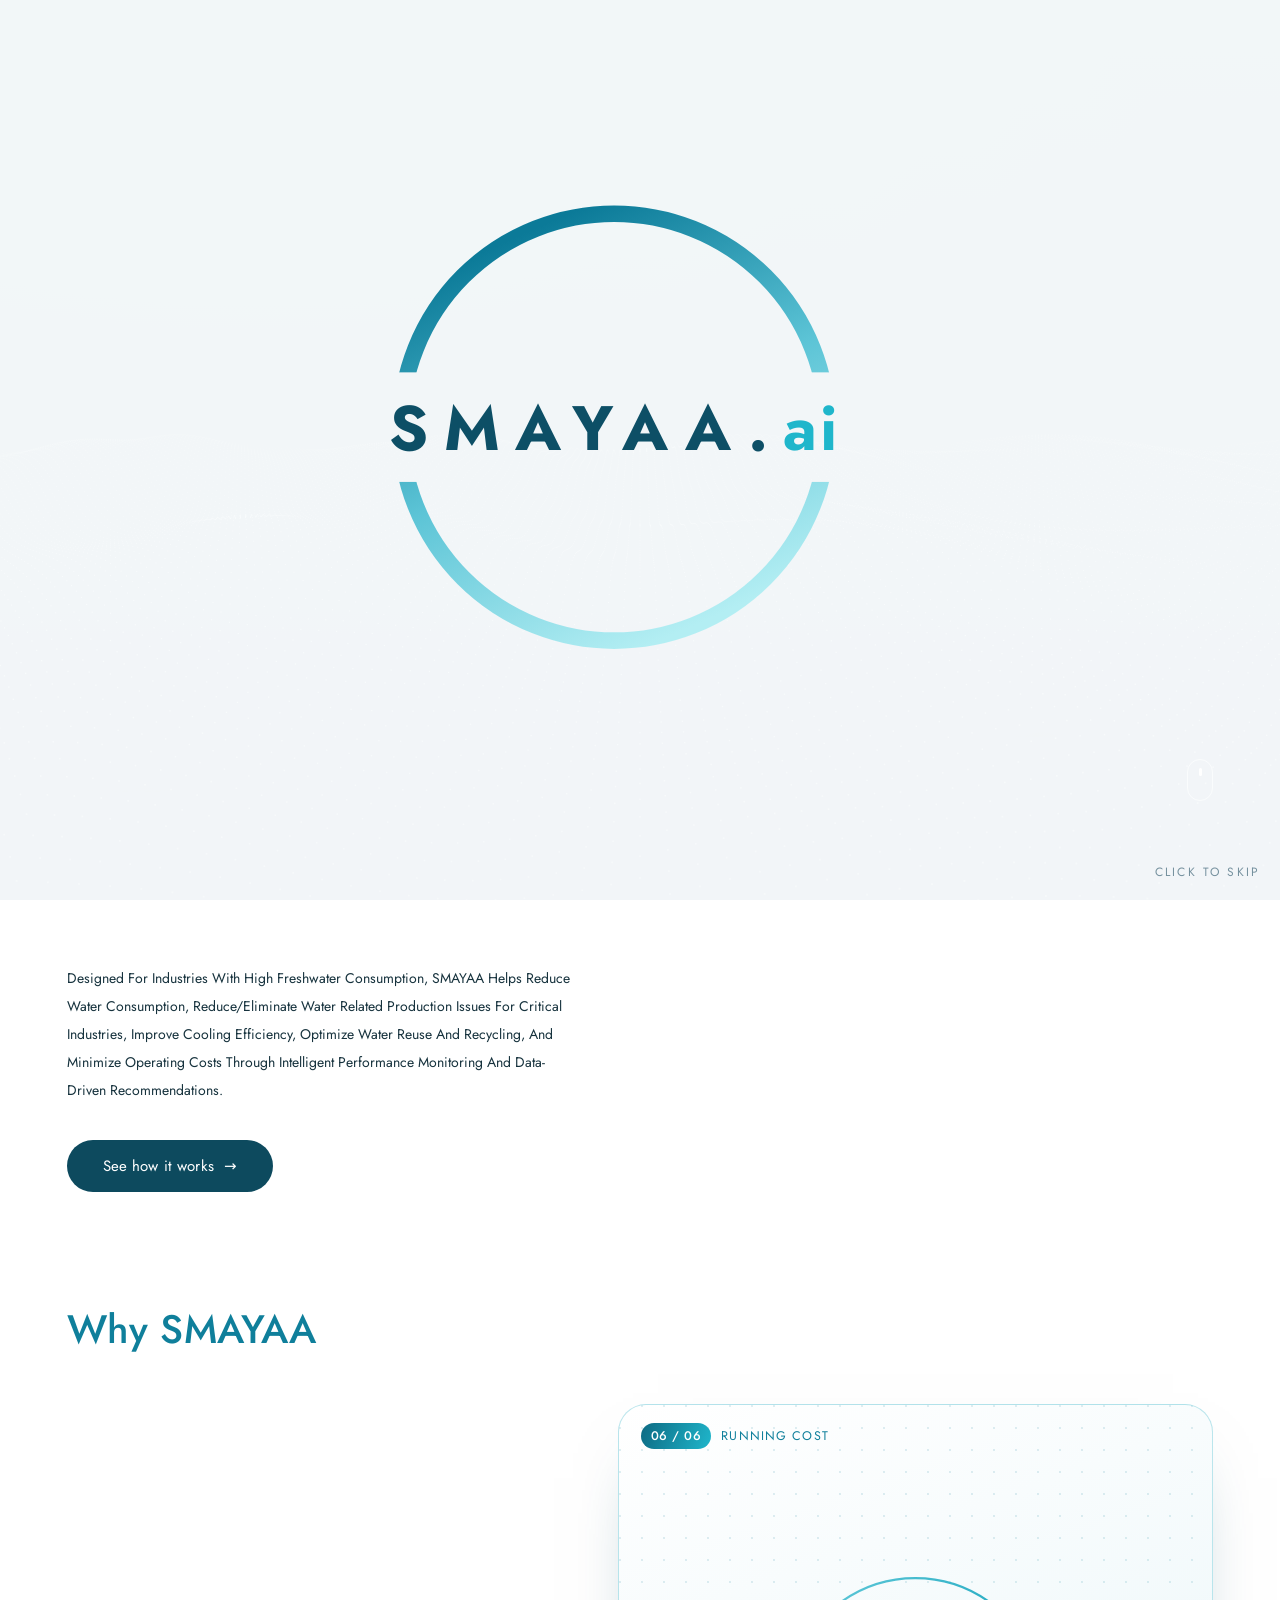
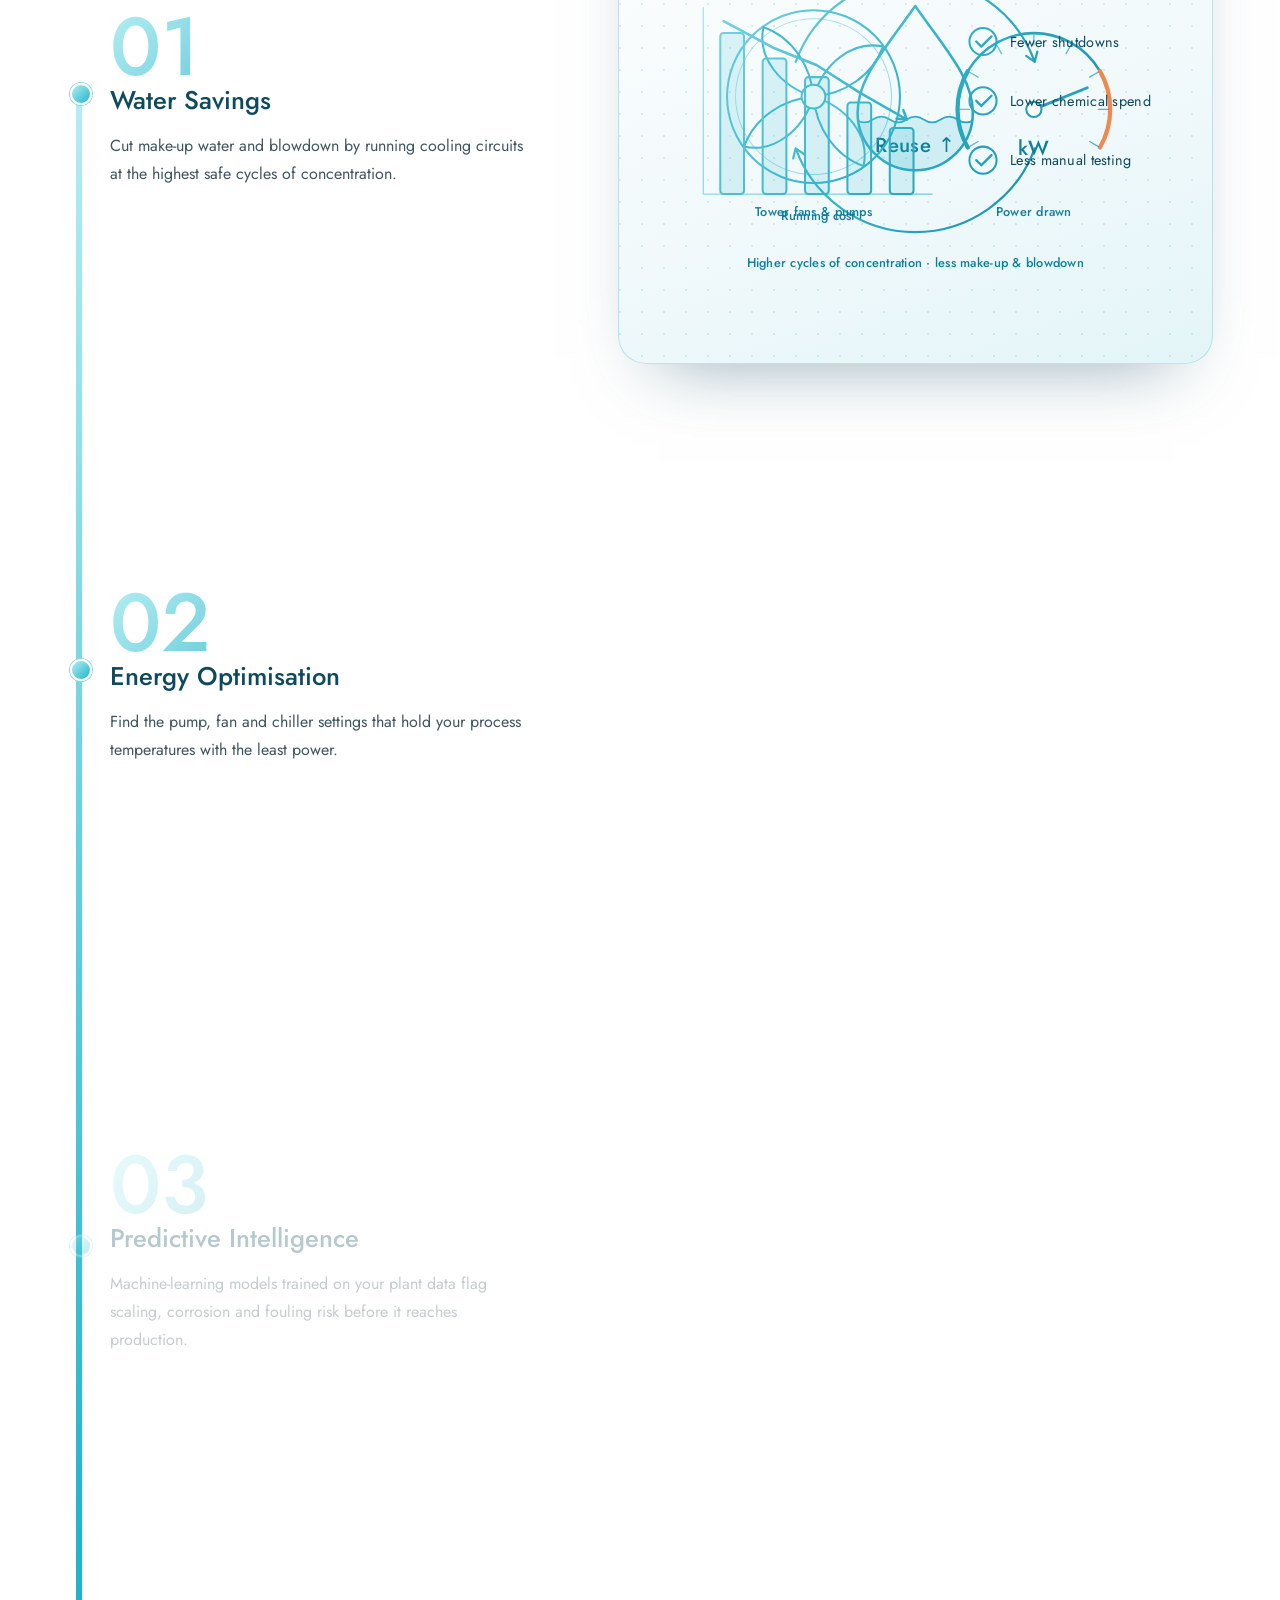
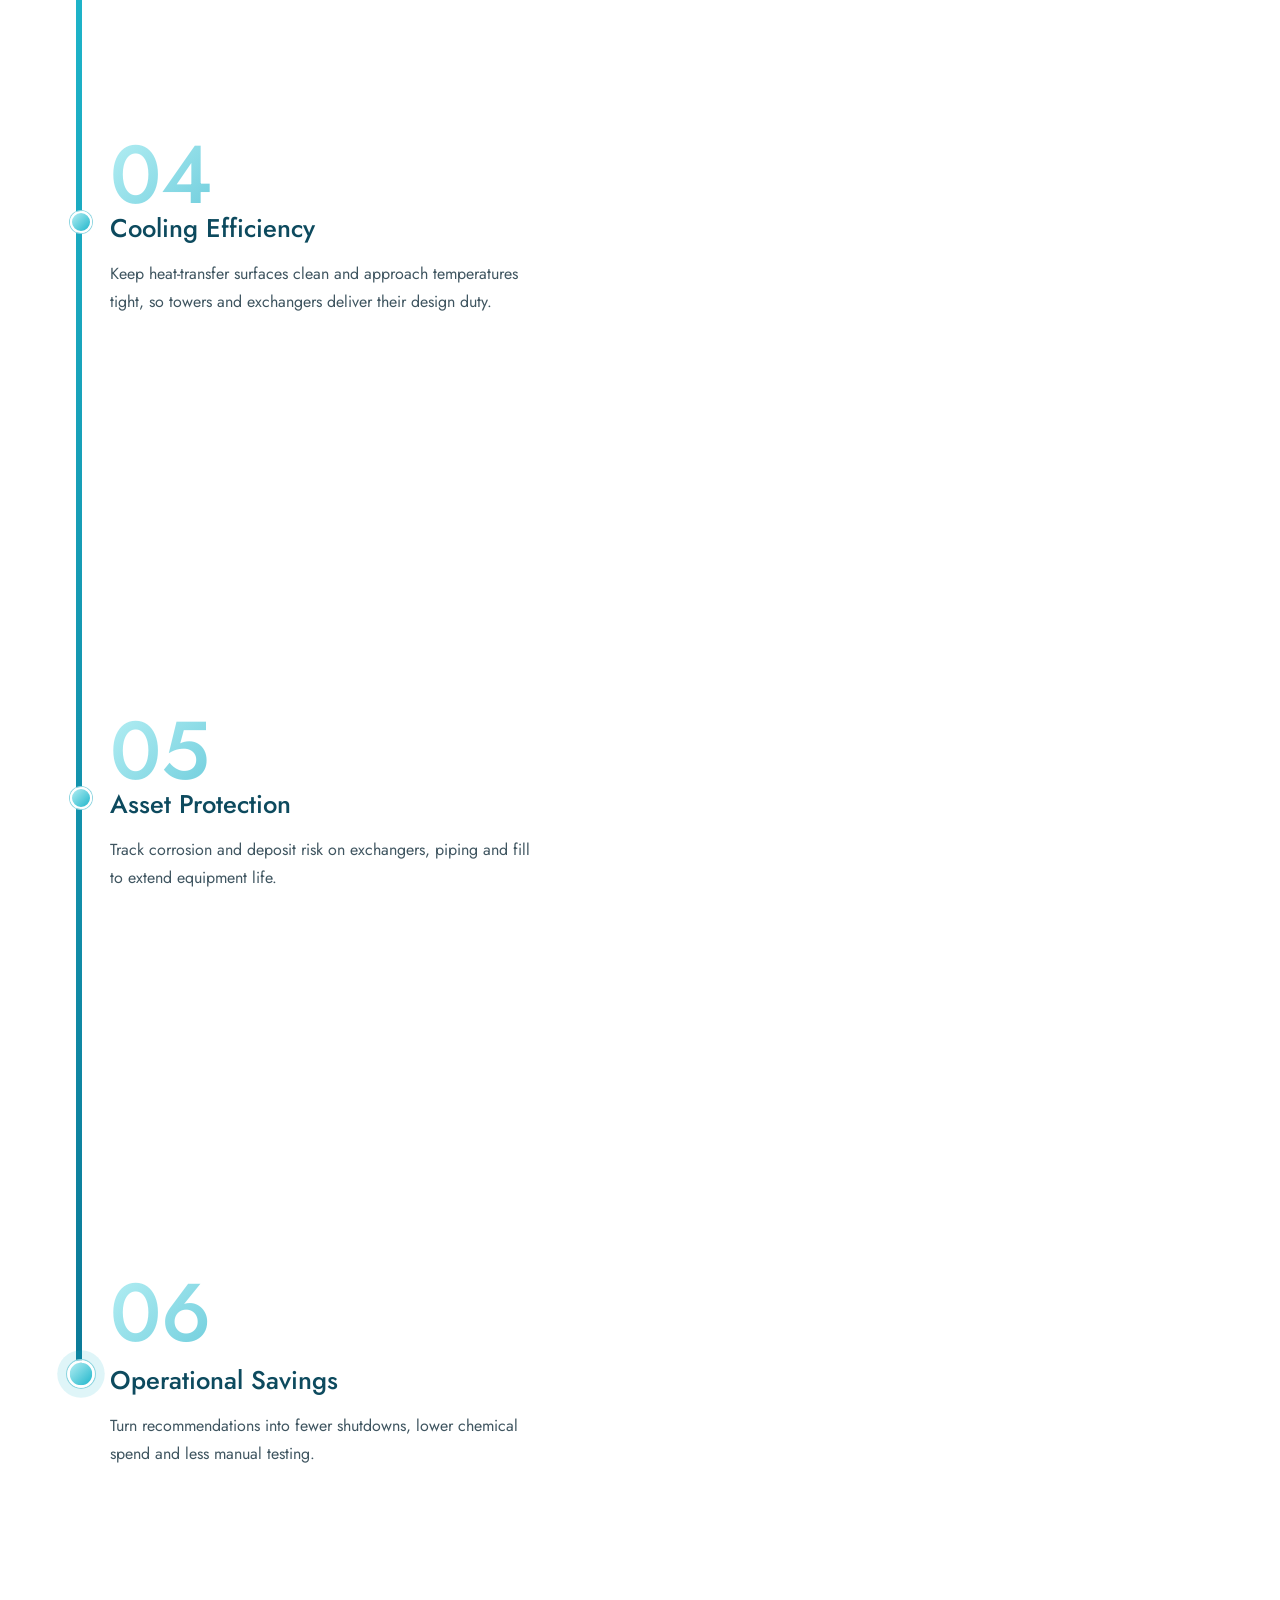
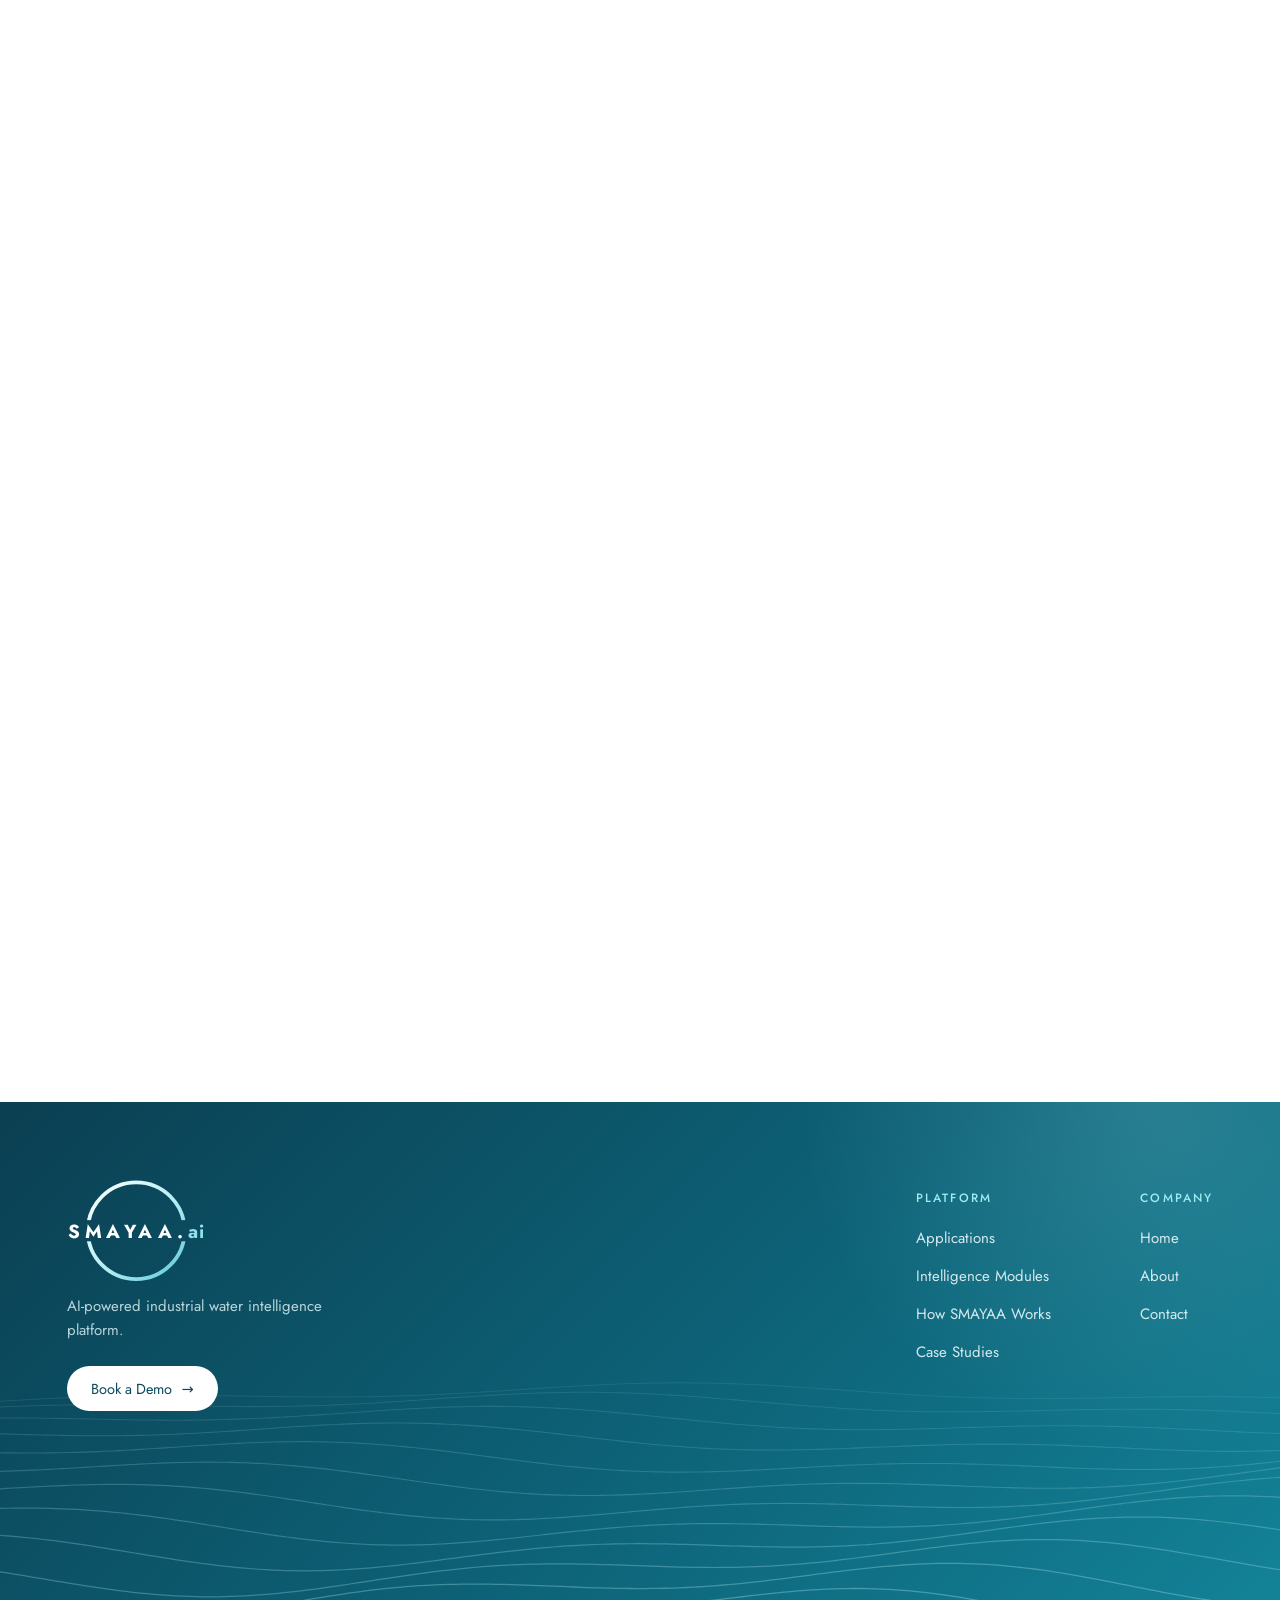
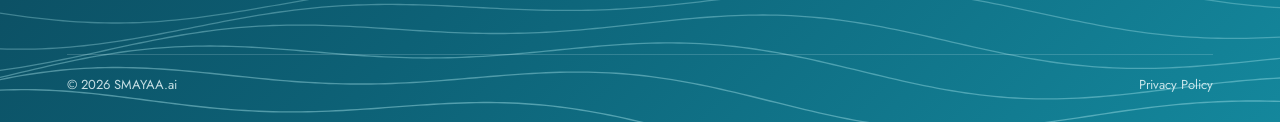
==== index.html @ d38f3992 "SMAYAA.ai website: full site build Pages: home, about, applications, intelligence modules, how it wo" ====
<!doctype html>
<html lang="en" class="loading">
<head>
<meta charset="utf-8">
<meta name="viewport" content="width=device-width, initial-scale=1, viewport-fit=cover">
<title>SMAYAA.ai | Machine Learning for Industrial Water &amp; Cooling Efficiency</title>
<meta name="description" content="SMAYAA.ai uses machine learning to cut freshwater use, improve cooling efficiency, protect assets and lower operating costs for steel, power, pulp &amp; paper, cement, refineries, data centres and HVAC.">
<meta name="robots" content="index, follow, max-image-preview:large">
<link rel="canonical" href="https://smayaa.ai/">
<meta name="theme-color" content="#0d4a5e">
<meta property="og:type" content="website">
<meta property="og:site_name" content="SMAYAA.ai">
<meta property="og:title" content="SMAYAA.ai | Machine Learning for Industrial Water &amp; Cooling Efficiency">
<meta property="og:description" content="Predict scaling, corrosion and fouling before they hit production. Save water, energy and chemicals with intelligent performance monitoring.">
<meta property="og:url" content="https://smayaa.ai/">
<meta name="twitter:card" content="summary_large_image">
<meta name="twitter:title" content="SMAYAA.ai | Machine Learning for Industrial Water &amp; Cooling Efficiency">
<meta name="twitter:description" content="Predict scaling, corrosion and fouling before they hit production. Save water, energy and chemicals.">
<link rel="icon" href="data:image/svg+xml,%3Csvg xmlns='http://www.w3.org/2000/svg' viewBox='0 0 64 64'%3E%3Cdefs%3E%3ClinearGradient id='g' x1='0' y1='0' x2='1' y2='1'%3E%3Cstop offset='0' stop-color='%23b3eef3'/%3E%3Cstop offset='.5' stop-color='%235cc4d6'/%3E%3Cstop offset='1' stop-color='%230b7a98'/%3E%3C/linearGradient%3E%3C/defs%3E%3Ccircle cx='32' cy='32' r='26' fill='none' stroke='url(%23g)' stroke-width='8'/%3E%3C/svg%3E">
<link rel="preconnect" href="https://fonts.googleapis.com">
<link rel="preconnect" href="https://fonts.gstatic.com" crossorigin>
<link rel="stylesheet" href="https://fonts.googleapis.com/css2?family=Jost:wght@400;500;600&display=swap">
<script>document.documentElement.classList.add('js');
// the logo intro plays on the first visit in this tab and on a reload; coming back to the home page skips it
try{var d=document.documentElement,n=performance.getEntriesByType('navigation')[0],k='smy-intro';if(sessionStorage.getItem(k)&&!(n&&n.type==='reload')){d.classList.remove('loading');d.classList.add('no-intro');}sessionStorage.setItem(k,'1');}catch(e){}</script>
<script type="application/ld+json">
{"@context":"https://schema.org","@graph":[
 {"@type":"Organization","@id":"https://smayaa.ai/#org","name":"SMAYAA.ai","url":"https://smayaa.ai/",
  "description":"Machine learning for industrial water, cooling and energy efficiency."},
 {"@type":"WebSite","@id":"https://smayaa.ai/#site","url":"https://smayaa.ai/","name":"SMAYAA.ai","publisher":{"@id":"https://smayaa.ai/#org"}},
 {"@type":"SoftwareApplication","name":"SMAYAA","applicationCategory":"BusinessApplication","operatingSystem":"Web",
  "publisher":{"@id":"https://smayaa.ai/#org"},
  "description":"Predictive intelligence for cooling-water systems: reduces freshwater consumption, improves cooling efficiency, optimises water reuse and protects assets.",
  "audience":{"@type":"BusinessAudience","audienceType":"Steel & Metal, Power Generation, Pulp & Paper, Cement Manufacturing, Refineries & Petrochemicals, Data Centres, HVAC & District Cooling, Water-Intensive Industries"}}
]}
</script>
<link rel="stylesheet" href="assets/site.css?v=0da2af27">
<style>
/* ---------- intro ---------- */
.intro{padding:clamp(40px,5vw,72px) 0 clamp(70px,9vw,140px)}
.intro p{max-width:64ch;margin:0 0 36px;font-size:clamp(14px,1.05vw,16px);line-height:2;color:var(--ink)}

/* ---------- why: scroll story over a pinned cooling-water circuit ---------- */
.why{padding-bottom:clamp(40px,6vw,90px)}
.ws{display:grid;grid-template-columns:minmax(0,.9fr) minmax(0,1.1fr);gap:clamp(32px,5vw,90px)}
.ws-steps{grid-column:1;grid-row:1;position:relative;padding-left:clamp(34px,3.4vw,52px)}
.ws-stage{grid-column:2;grid-row:1;--stage-h:min(560px,72vh)}
.ws-pipe{position:absolute;left:9px;top:var(--p0,0);height:var(--ph,0);width:6px;border-radius:6px;background:#e4f3f6;overflow:hidden}
.ws-fill{position:absolute;inset:0;border-radius:inherit;transform-origin:top;transform:scaleY(var(--fill,0));background:linear-gradient(#b3eef3,#1fb6cb 50%,#0b7a98)}
.ws-step{min-height:clamp(300px,64vh,600px);display:flex;flex-direction:column;justify-content:center;position:relative;transition:opacity .6s var(--ease)}
.ws-step::before{content:"";position:absolute;left:calc(-1 * clamp(34px,3.4vw,52px) + 12px);top:50%;width:18px;height:18px;margin:-9px 0 0 -9px;border-radius:50%;
  background:#fff;border:2px solid #cfe9ee;transition:background .5s,border-color .5s,box-shadow .5s,transform .5s var(--ease)}
.ws-step.past::before{background:linear-gradient(135deg,#b3eef3,#1fb6cb);border-color:#fff;box-shadow:0 0 0 1px #8fd6e1}
.ws-step.on::before{transform:scale(1.25);box-shadow:0 0 0 1px #8fd6e1,0 0 0 8px rgba(31,182,203,.14)}
html.js .ws-step:not(.on){opacity:.3}
.ws-step .n{font-size:clamp(56px,6.4vw,96px);line-height:.9;font-weight:500;background:linear-gradient(135deg,#b3eef3,#5cc4d6 45%,#0b7a98);-webkit-background-clip:text;background-clip:text;color:transparent;
  transform:translateY(14px);transition:transform .8s var(--ease)}
.ws-step h3{margin:12px 0 10px;font-size:clamp(22px,2vw,30px);font-weight:500;color:var(--deep)}
.ws-step p{margin:0;max-width:42ch;color:var(--muted);line-height:1.75}
.ws-step.on .n{transform:none}
.ws-card{position:sticky;top:max(88px,calc(50vh - var(--stage-h) / 2 + 30px));height:var(--stage-h);border-radius:28px;overflow:hidden;
  background:radial-gradient(circle at 1px 1px,rgba(15,127,155,.13) 1px,transparent 0) 0 0/22px 22px,linear-gradient(160deg,#fff,#f1f9fb 60%,#e3f5f8);
  border:1px solid rgba(143,214,225,.6);box-shadow:0 34px 70px -40px rgba(13,74,94,.5);display:grid;place-items:center;padding:clamp(42px,4vw,60px) clamp(14px,2vw,30px) clamp(14px,2vw,26px)}
.ws-card svg{width:100%;height:100%;overflow:visible}
.ws-tag{position:absolute;top:18px;left:22px;display:flex;align-items:center;gap:10px;font-size:12.5px;letter-spacing:.09em;text-transform:uppercase;color:var(--teal)}
.ws-tag b{font-weight:500;color:#fff;background:linear-gradient(110deg,#0d6a83,#1fb6cb);border-radius:99px;padding:3px 10px;letter-spacing:.04em}
.ws-tag span{animation:capIn .45s var(--ease)}
/* each benefit has its own scene; only the current one is shown */
.ws text{fill:var(--teal);stroke:none;font:500 15px Jost,'Century Gothic',system-ui,sans-serif;letter-spacing:.02em}
.ws text.sm{font-size:13px;font-weight:400;fill:var(--muted)}
.ws text.big{font-size:24px}
.ws text.lbl-dk{font-size:17px;font-weight:400;fill:var(--deep)}
.ws text.warm{fill:#d9733a}
.ws text.b{font-weight:700;font-size:15px}
.ws .scene{opacity:0;transform:translateY(18px) scale(.97);transform-origin:320px 235px;transition:opacity .45s var(--ease),transform .7s var(--ease)}
.ws-card[data-step="0"] .s0,.ws-card[data-step="1"] .s1,.ws-card[data-step="2"] .s2,
.ws-card[data-step="3"] .s3,.ws-card[data-step="4"] .s4,.ws-card[data-step="5"] .s5{opacity:1;transform:none;transition-delay:.12s}
.ws .flow,.ws .data{animation:wsFlow 1.1s linear infinite}
.ws .flow{stroke-dasharray:7 11}
.ws .data{stroke-dasharray:3 7;animation-duration:1.3s}
@keyframes wsFlow{to{stroke-dashoffset:-36}}
.ws .loop{transform-origin:320px 245px;animation:wsSpin 16s linear infinite}
.ws .rotor{transform-origin:200px 235px;animation:wsSpin 1.3s linear infinite}
.ws .ring{transform-origin:250px 240px;animation:wsSpin 5s linear infinite}
@keyframes wsSpin{to{transform:rotate(360deg)}}
.ws .wave40{animation:wsWave 2.4s linear infinite}
@keyframes wsWave{to{transform:translateX(-40px)}}
.ws .pulse{transform-box:fill-box;transform-origin:center;animation:wsPulse 2s ease-out infinite}
.ws .pulse:nth-of-type(2){animation-delay:.6s}.ws .pulse:nth-of-type(3){animation-delay:1.2s}
@keyframes wsPulse{0%{transform:scale(1);opacity:.9}100%{transform:scale(3);opacity:0}}
.ws .warn{transform-box:fill-box;transform-origin:center;animation:wsBeat 1.6s ease-in-out infinite}
@keyframes wsBeat{50%{transform:scale(1.18)}}
/* entrance moments, replayed each time a scene becomes current */
.ws .needle{transform-origin:460px 250px;transform:rotate(68deg);transition:transform 1.8s cubic-bezier(.3,.7,.2,1) .35s}
.ws-card[data-step="1"] .needle{transform:rotate(-58deg)}
.ws .merc{transform-box:fill-box;transform-origin:bottom;transition:transform 1.6s var(--ease) .4s}
.ws-card[data-step="3"] .merc{transform:scaleY(.3)}
.ws .fc{opacity:0;transition:opacity .8s .5s}
.ws-card[data-step="2"] .fc{opacity:1}
.ws .rust{opacity:.25;transition:opacity 1s var(--ease) .3s}
.ws-card[data-step="4"] .rust{opacity:1}
.ws .shield{transform-box:fill-box;transform-origin:center;transform:scale(.6);opacity:0;transition:transform .7s cubic-bezier(.3,1.5,.5,1) .45s,opacity .4s .45s}
.ws-card[data-step="4"] .shield{transform:none;opacity:1}
.ws .life{transform-box:fill-box;transform-origin:left;transform:scaleX(0);transition:transform 1.3s var(--ease) calc(.6s + var(--d,0s))}
.ws-card[data-step="4"] .life{transform:none}
.ws .tick,.ws .chart{stroke-dasharray:1;stroke-dashoffset:1;transition:stroke-dashoffset .8s var(--ease) var(--d,0s)}
.ws .chart{transition-duration:1.3s;--d:.7s}
.ws .chart-h{opacity:0;transition:opacity .3s 1.9s}
.ws-card[data-step="4"] .tick,.ws-card[data-step="5"] .tick,.ws-card[data-step="5"] .chart{stroke-dashoffset:0}
.ws-card[data-step="5"] .chart-h{opacity:1}
.ws .bar{transform-box:fill-box;transform-origin:bottom;transform:scaleY(.05);transition:transform .9s var(--ease) var(--d)}
.ws-card[data-step="5"] .bar{transform:none}
.ws:not(.live) *{animation-play-state:paused!important}
@media (max-width:900px){
  .ws{display:flex;flex-direction:column}
  .ws-stage{order:-1;position:sticky;top:66px;z-index:2;height:auto;background:linear-gradient(#fff 88%,rgba(255,255,255,0));padding:8px 0 22px;margin-inline:calc(var(--pad) * -1);padding-inline:var(--pad)}
  .ws-card{position:relative;top:auto;height:auto}
  .ws-card svg{height:auto}
  .ws-step{min-height:58vh}
}

/* ---------- industries ---------- */
.ind{padding-bottom:clamp(70px,9vw,140px)}
/* coverflow: the centre card faces you, its neighbours rake back into depth (positions painted from JS) */
.cf{--cf-card:clamp(200px,24vw,300px);position:relative;margin-inline:calc(var(--pad)*-1)}
.cf-frame{overflow:hidden;padding:44px 0 52px;perspective:calc(var(--cf-card)*3);touch-action:pan-y;cursor:grab;outline:none;
  -webkit-mask:linear-gradient(90deg,transparent,#000 9%,#000 91%,transparent);mask:linear-gradient(90deg,transparent,#000 9%,#000 91%,transparent)}
.cf-frame:active{cursor:grabbing}
.cf-frame:focus-visible .cf-card.on{outline:2px solid var(--teal-2);outline-offset:4px}
.cf-track{position:relative;height:var(--cf-card);transform-style:preserve-3d;user-select:none;-webkit-user-select:none;list-style:none;margin:0;padding:0}
.cf-card{position:absolute;left:50%;top:0;width:var(--cf-card);aspect-ratio:1;border-radius:24px;will-change:transform,opacity;
  display:flex;flex-direction:column;align-items:center;justify-content:center;gap:clamp(14px,1.6vw,22px);padding:24px;text-align:center;color:var(--teal);
  background:linear-gradient(160deg,#fff 0%,#f3fbfc 55%,#e3f5f8 100%);border:1px solid rgba(143,214,225,.6);
  box-shadow:0 26px 50px -24px rgba(13,74,94,.42),0 2px 6px rgba(13,74,94,.06);transition:box-shadow .5s var(--ease),border-color .5s var(--ease)}
.cf-card::before{content:"";position:absolute;inset:-1px;border-radius:inherit;padding:1.5px;background:linear-gradient(135deg,#b3eef3,#5cc4d6 50%,#0b7a98);
  -webkit-mask:linear-gradient(#000 0 0) content-box,linear-gradient(#000 0 0);-webkit-mask-composite:xor;mask-composite:exclude;opacity:0;transition:opacity .5s var(--ease)}
.cf-card.on{box-shadow:0 34px 64px -26px rgba(15,127,155,.6),0 2px 8px rgba(13,74,94,.08);border-color:transparent}
.cf-card.on::before{opacity:1}
.cf-card .ind-ico{width:46%;height:auto;aspect-ratio:1;overflow:visible;pointer-events:none}
.cf-card .ind-ico *{vector-effect:none}
.cf-card h3{margin:0;font-weight:400;font-size:clamp(15px,1.3vw,19px);line-height:1.25;max-width:16ch}
/* line-draw: hidden until the section scrolls in, then redrawn every time a card arrives at the centre */
.cf .ind-ico path,.cf .ind-ico rect,.cf .ind-ico circle{stroke-dasharray:var(--len)}
.cf:not(.in) .ind-ico path,.cf:not(.in) .ind-ico rect,.cf:not(.in) .ind-ico circle{stroke-dashoffset:var(--len)}
.cf-card.play .ind-ico path,.cf-card.play .ind-ico rect,.cf-card.play .ind-ico circle{animation:redraw 1.6s var(--ease) backwards}
/* steel & metal is one long continuous path (the others are several short ones), so it needs more time to draw at the same pace */
.cf-card.play .ind-steel-metal path{animation:redraw 3.4s cubic-bezier(.45,.1,.35,1) backwards}
@keyframes redraw{0%{stroke-dashoffset:var(--len)}100%{stroke-dashoffset:0}}
.cf-ctrl{display:flex;align-items:center;justify-content:center;gap:clamp(16px,2vw,28px);margin-top:22px}
.cf-btn{width:44px;height:44px;border-radius:50%;display:grid;place-items:center;flex:none;
  background:#fff;color:var(--teal);border:1px solid rgba(143,214,225,.8);box-shadow:0 8px 22px -12px rgba(13,74,94,.45);
  transition:background .3s,color .3s,border-color .3s,transform .3s var(--ease)}
.cf-btn:hover{background:var(--teal);border-color:var(--teal);color:#fff;transform:scale(1.06)}
.cf-btn svg{width:20px;height:20px}
.cf-cap{text-align:center;max-width:54ch;margin:0 auto;padding-inline:var(--pad);min-height:3.4em;color:var(--muted);font-size:clamp(15px,1.15vw,17px)}
.cf-cap p{margin:0;animation:capIn .45s var(--ease)}
@keyframes capIn{from{opacity:0;transform:translateY(6px)}}
.cf-more{color:var(--teal);font-weight:500;white-space:nowrap;border-bottom:1px solid currentColor}
.cf-more:hover{color:var(--deep)}
.cf-dots{display:flex;justify-content:center;gap:10px}
.cf-dots button{width:8px;height:8px;border-radius:99px;background:var(--teal);opacity:.25;padding:0;transition:width .4s var(--ease),opacity .3s}
.cf-dots button[aria-current="true"]{width:26px;opacity:1}
@media (max-width:600px){.cf{--cf-card:min(62vw,240px)}.cf-btn{width:38px;height:38px}}
.wide-cta{display:flex;justify-content:center;margin-top:clamp(48px,6vw,90px)}
.wide-cta .btn{width:min(100%,1200px);justify-content:center;padding:16px}

/* ---------- problems ---------- */
.prob{padding-bottom:clamp(60px,7vw,110px)}
.prob h2{margin-bottom:12px}
.sub{margin:0 0 clamp(28px,3.4vw,48px);color:var(--teal);font-size:clamp(15px,1.25vw,19px)}
.cards{display:flex;gap:clamp(6px,.7vw,12px);height:clamp(360px,36vw,600px)}
.pcard{flex:1 1 0;min-width:0;position:relative;overflow:hidden;border-radius:4px;background:linear-gradient(180deg,#dcdcdc,#cfd3d5);color:#fff;transition:flex-grow .7s var(--ease);outline:none;cursor:pointer}
.pcard img{position:absolute;left:50%;top:36%;width:42%;translate:-50% -50%;opacity:.35;filter:grayscale(.2);transition:.7s var(--ease)}
.pcard::after{content:"";position:absolute;inset:auto 0 0;height:30%;background:linear-gradient(180deg,rgba(13,74,94,0),rgba(13,74,94,.82) 55%,#0d4a5e);transition:height .7s var(--ease)}
.pcard .lbl{position:absolute;inset:auto 0 0;z-index:2;padding:18px 14px 22px;text-align:center}
.pcard h3{margin:0;font-weight:400;font-size:clamp(12px,.95vw,15px);line-height:1.35}
.pcard p{margin:0 auto;max-width:30ch;font-size:13.5px;line-height:1.6;color:#d8f2f5;max-height:0;opacity:0;overflow:hidden;transition:max-height .6s var(--ease),opacity .4s,margin .5s}
.pcard:hover,.pcard:focus-visible,.pcard.on{flex-grow:2.4}
.pcard:hover::after,.pcard:focus-visible::after,.pcard.on::after{height:62%}
.pcard:hover p,.pcard:focus-visible p,.pcard.on p{max-height:140px;opacity:1;margin-top:10px}
.pcard:hover img,.pcard.on img{opacity:.55;top:30%;width:34%}
/* real photos fill the whole card; the teal gradient underneath keeps the caption readable */
.pcard img.photo{left:0;top:0;width:100%;height:100%;translate:none;object-fit:cover;object-position:50% 40%;opacity:1;filter:saturate(.85);transform:scale(1.04);transition:transform 1.2s var(--ease),filter .7s}
.pcard:hover img.photo,.pcard.on img.photo{top:0;width:100%;opacity:1;filter:none;transform:none}
.pcard:has(.photo)::after{height:40%;background:linear-gradient(180deg,rgba(13,74,94,0),rgba(13,74,94,.7) 50%,rgba(10,58,74,.94))}
.pcard:has(.photo):hover::after,.pcard:has(.photo).on::after{height:46%}
@media (max-width:820px){
  .cards{flex-direction:column;height:auto}
  .pcard img.photo{width:100%;top:0}
  .pcard{height:110px;flex:none;transition:height .6s var(--ease)}
  .pcard.on,.pcard:hover{height:230px}
  .pcard img{width:70px;top:40%}
}

/* ---------- modules + laptop ---------- */
.mods{padding-bottom:0}
.tabs{display:grid;grid-template-columns:repeat(5,1fr);gap:clamp(8px,1.2vw,18px);margin-bottom:clamp(30px,3.5vw,54px)}
.tab{height:clamp(52px,4.6vw,70px);border:1.5px solid var(--line);border-radius:999px;color:var(--teal);font-size:clamp(12px,.98vw,15px);padding:0 10px;transition:.35s var(--ease);position:relative}
.tab:hover{background:var(--soft)}
.tab[aria-selected=true]{background:var(--deep);border-color:var(--deep);color:#fff;box-shadow:0 10px 26px rgba(13,74,94,.22)}
@media (max-width:820px){.tabs{display:flex;overflow-x:auto;scroll-snap-type:x mandatory;margin-inline:calc(var(--pad) * -1);padding-inline:var(--pad);scrollbar-width:none}.tab{flex:0 0 auto;padding:0 20px;scroll-snap-align:start}.tabs::-webkit-scrollbar{display:none}}
.mods{padding-bottom:0}
.stagebox{position:relative;perspective:1600px;padding-top:10px}
.laptop{position:relative;display:grid;width:min(100%,1060px);margin:0 auto;transform-style:preserve-3d;transform-origin:50% 100%;transition:transform .5s var(--ease)}
.laptop img{grid-area:1/1;width:100%;height:auto;opacity:0;transition:opacity .55s var(--ease)}
.laptop img.on{opacity:1}

</style>
</head>
<body>
<a class="sr-only" href="#main">Skip to content</a>

<div id="loader" aria-hidden="true"><span class="skip">Click to skip</span></div>
<div id="stage" aria-hidden="true"><svg id="opener" viewBox="30 120 1340 1180" xmlns="http://www.w3.org/2000/svg" role="img" aria-label="SMAYAA.ai">
        <defs>
          <linearGradient id="gTeal" gradientUnits="userSpaceOnUse" x1="150" y1="0" x2="850" y2="0">
            <stop offset="0" stop-color="#34b3c8"/><stop offset="1" stop-color="#009db6"/>
          </linearGradient>
          <linearGradient id="gDark" gradientUnits="userSpaceOnUse" x1="150" y1="0" x2="500" y2="0">
            <stop offset="0" stop-color="#006d88"/><stop offset="1" stop-color="#0a88a4"/>
          </linearGradient>
          <!-- pale cyan at the top left, deepening to blue-teal at the bottom right -->
          <linearGradient id="gRing" gradientUnits="userSpaceOnUse" x1="300" y1="308" x2="1100" y2="1108">
            <stop offset="0" stop-color="#b3eef3"/><stop offset="0.5" stop-color="#5cc4d6"/><stop offset="1" stop-color="#0b7a98"/>
          </linearGradient>
          <clipPath id="clipU"><path id="clipUPath"/></clipPath>
          <clipPath id="clipL"><path id="clipLPath"/></clipPath>
          <mask id="ringMask" maskUnits="userSpaceOnUse" x="0" y="0" width="1400" height="1440">
            <rect x="0" y="0" width="1400" height="1440" fill="#fff"/>
            <rect id="gap" x="700" y="708" width="1400" height="0" fill="#000"/><rect id="gapL" x="0" y="708" width="700" height="0" fill="#000"/>
          </mask>
          <g id="shade">
            <circle cx="700" cy="708" r="572" fill="#75d8e0"/>
            <g id="shadeShift">
              <path id="waveA" fill="url(#gTeal)" d="M-300 0 L1700 0 L1700 425 L1180 425 C1000 395 900 385 830 392 C700 410 640 490 615 580 C595 660 585 760 560 860 C530 970 450 1028 320 1026 L-300 1022 Z"/>
              <path id="waveB" fill="url(#gDark)" d="M-300 0 L497 0 C488 260 492 400 490 470 C488 560 430 620 360 665 C300 700 200 722 -300 730 Z"/>
              <path id="darkest" fill="#00586e" d="M-300 0 L345 0 C340 220 290 320 160 335 L-300 335 Z"/>
            </g>
          </g>
        </defs>
        <g id="sphere">
          <g clip-path="url(#clipU)"><use href="#shade"/></g>
          
          <g id="lines" fill="none" stroke="#b6eff2" stroke-width="4" stroke-linecap="round"></g>
          <g id="dots" fill="#b6eff2"></g>
          
        </g>
        <circle id="ring" cx="700" cy="708" r="565" fill="none" stroke="url(#gRing)" stroke-width="44" mask="url(#ringMask)" opacity="0"/>
        <g id="wordWrap">
          <text x="700" y="768" text-anchor="middle" font-family="'Century Gothic', Jost, Futura, sans-serif" font-size="166" font-weight="700"><tspan fill="#0d4f66" letter-spacing="40">SMAYAA.</tspan><tspan fill="#1fb6cb" letter-spacing="6">ai</tspan></text>
        </g>
      </svg></div>

<header class="hdr" id="hdr">
  <div class="wrap">
    <a class="brand" href="#home" aria-label="SMAYAA.ai home">
      <span id="brandSlot"></span>
      <img class="brand-static" src="[data-uri]" alt="SMAYAA.ai" width="140" height="42">
    </a>
    <button class="burger" id="burger" aria-label="Open menu" aria-expanded="false" aria-controls="nav"><span></span></button>
    <nav class="nav" id="nav" aria-label="Main">
      <a href="about" data-nav="about">About</a>
      <a href="applications" data-nav="applications">Applications</a>
      <a href="modules" data-nav="modules">Intelligence Modules</a>
      <div class="dd" id="dd">
        <button aria-expanded="false" aria-haspopup="true">How It Works <svg viewBox="0 0 10 6" aria-hidden="true"><path d="M1 1l4 4 4-4" fill="none" stroke="currentColor" stroke-width="1.4"/></svg></button>
        <div class="dd-menu">
          <a href="how-it-works" data-nav="how-it-works">How SMAYAA Works</a>
          <a href="case-studies" data-nav="case-studies">Case Studies</a>
        </div>
      </div>
      <a href="book-a-demo" data-nav="book-a-demo" data-demo>Book a Demo</a>
      <a class="pill" href="contact" data-nav="contact">Contact</a>
    </nav>
  </div>
</header>

<main id="main">
  <section class="hero" id="home" aria-labelledby="hero-title">
    <canvas id="net" aria-hidden="true"></canvas>
    <div class="wrap">
      <h1 id="hero-title"><span class="w"><span style="transition-delay:0.00s">An</span></span> <span class="w"><span style="transition-delay:0.04s">advanced,</span></span> <span class="w"><span style="transition-delay:0.08s">AI-powered</span></span> <span class="w"><span style="transition-delay:0.12s">industrial</span></span> <span class="w"><span style="transition-delay:0.16s">water</span></span> <span class="w"><span style="transition-delay:0.20s">intelligence</span></span> <span class="w"><span style="transition-delay:0.24s">platform</span></span> <span class="w"><span style="transition-delay:0.28s">that</span></span> <span class="w"><span style="transition-delay:0.32s">uses</span></span> <span class="w"><span style="transition-delay:0.41s"><span class="rot" id="heroRot"><span class="rw on">Machine Learning</span><span class="rw" aria-hidden="true">Predictive Analytics</span><span class="rw" aria-hidden="true">Engineering Intelligence</span></span></span></span></h1>
    </div>
    <span class="scroll-cue" aria-hidden="true"></span>
  </section>

  <section class="intro" aria-label="About SMAYAA">
    <div class="wrap rv">
      <p>Designed For Industries With High Freshwater Consumption, SMAYAA Helps Reduce Water Consumption, Reduce/Eliminate Water Related Production Issues For Critical Industries, Improve Cooling Efficiency, Optimize Water Reuse And Recycling, And Minimize Operating Costs Through Intelligent Performance Monitoring And Data-Driven Recommendations.</p>
      <a class="btn" href="#problems">See how it works <span class="arr" aria-hidden="true">→</span></a>
    </div>
  </section>

  <section class="why" id="why" aria-labelledby="why-title">
    <div class="wrap">
      <h2 id="why-title" class="rv">Why SMAYAA</h2>
      <div class="ws" id="ws">
        <div class="ws-steps">
          <div class="ws-pipe" aria-hidden="true"><span class="ws-fill"></span></div>
          <article class="ws-step on past" data-tag="Make-up &amp; blowdown"><div class="n" aria-hidden="true">01</div><h3>Water Savings</h3><p>Cut make-up water and blowdown by running cooling circuits at the highest safe cycles of concentration.</p></article>
          <article class="ws-step" data-tag="Fans &amp; pumps"><div class="n" aria-hidden="true">02</div><h3>Energy Optimisation</h3><p>Find the pump, fan and chiller settings that hold your process temperatures with the least power.</p></article>
          <article class="ws-step" data-tag="Sensors to models"><div class="n" aria-hidden="true">03</div><h3>Predictive Intelligence</h3><p>Machine-learning models trained on your plant data flag scaling, corrosion and fouling risk before it reaches production.</p></article>
          <article class="ws-step" data-tag="Return-water temperature"><div class="n" aria-hidden="true">04</div><h3>Cooling Efficiency</h3><p>Keep heat-transfer surfaces clean and approach temperatures tight, so towers and exchangers deliver their design duty.</p></article>
          <article class="ws-step" data-tag="Exchanger health"><div class="n" aria-hidden="true">05</div><h3>Asset Protection</h3><p>Track corrosion and deposit risk on exchangers, piping and fill to extend equipment life.</p></article>
          <article class="ws-step" data-tag="Running cost"><div class="n" aria-hidden="true">06</div><h3>Operational Savings</h3><p>Turn recommendations into fewer shutdowns, lower chemical spend and less manual testing.</p></article>
        </div>
        <div class="ws-stage">
          <div class="ws-card" data-step="0">
            <div class="ws-tag" aria-hidden="true"><b id="wsNum">01 / 06</b><span id="wsTag">Make-up &amp; blowdown</span></div>
            <svg viewBox="0 0 640 470" role="img" aria-label="Illustration of the selected SMAYAA benefit">
            <defs>
              <linearGradient id="wsG" gradientUnits="userSpaceOnUse" x1="40" y1="40" x2="600" y2="440"><stop offset="0" stop-color="#8fe0ea"/><stop offset=".5" stop-color="#2fb0c6"/><stop offset="1" stop-color="#0b7a98"/></linearGradient>
              <linearGradient id="wsTemp" gradientUnits="userSpaceOnUse" x1="150" y1="0" x2="490" y2="0"><stop offset="0" stop-color="#ef8a4c"/><stop offset=".45" stop-color="#f5b47c"/><stop offset="1" stop-color="#2fb0c6"/></linearGradient>
              <clipPath id="wsDropClip"><path d="M320 128 C282 182 252 214 252 254 a68 68 0 0 0 136 0 C388 214 358 182 320 128 Z"/></clipPath>
              <clipPath id="wsBore"><circle cx="460" cy="210" r="77"/></clipPath>
              <path id="wsBlade" d="M200 235 C212 196 246 168 282 176 C270 210 236 232 200 235 Z"/>
            </defs>
            <g fill="none" stroke="url(#wsG)" stroke-width="2.4" stroke-linecap="round" stroke-linejoin="round">
              <!-- 01 water savings: the same water goes round more times -->
              <g class="scene s0">
                <g class="loop"><path d="M179 194 A150 150 0 0 1 461 194 M451 187 L461 194 L464 182 M461 296 A150 150 0 0 1 179 296 M189 303 L179 296 L176 308" stroke-width="2.6"/></g>
                <g clip-path="url(#wsDropClip)"><path class="wave40" d="M190 262 q10 -7 20 0 t20 0 t20 0 t20 0 t20 0 t20 0 t20 0 t20 0 t20 0 t20 0 t20 0 t20 0 t20 0 t20 0  V340 H190 Z" fill="rgba(31,182,203,.16)" stroke="none"/><path class="wave40" d="M190 262 q10 -7 20 0 t20 0 t20 0 t20 0 t20 0 t20 0 t20 0 t20 0 t20 0 t20 0 t20 0 t20 0 t20 0 t20 0 " stroke-width="2"/></g>
                <path d="M320 128 C282 182 252 214 252 254 a68 68 0 0 0 136 0 C388 214 358 182 320 128 Z" stroke-width="3"/>
                <text x="320" y="300" text-anchor="middle" class="big">Reuse ↑</text>
                <text x="320" y="436" text-anchor="middle">Higher cycles of concentration · less make-up &amp; blowdown</text>
              </g>
              <!-- 02 energy: fans and pumps, power coming down -->
              <g class="scene s1">
                <circle cx="200" cy="235" r="102"/><circle cx="200" cy="235" r="92" stroke-width="1.2" opacity=".5"/>
                <g class="rotor"><use href="#wsBlade"/><use href="#wsBlade" transform="rotate(90 200 235)"/><use href="#wsBlade" transform="rotate(180 200 235)"/><use href="#wsBlade" transform="rotate(270 200 235)"/></g>
                <circle cx="200" cy="235" r="14" fill="#fff"/>
                <text x="200" y="376" text-anchor="middle">Tower fans &amp; pumps</text>
                <path d="M382 295 A90 90 0 1 1 538 295" stroke-width="3"/>
                <path d="M538 205 A90 90 0 0 1 538 295" stroke="#ef8a4c" stroke-width="5"/>
                <path d="M382 295 A90 90 0 0 1 382 205" stroke-width="5"/>
                <path d="M394.2 288.0 L383.8 294.0 M384.0 250.0 L372.0 250.0 M394.2 212.0 L383.8 206.0 M422.0 184.2 L416.0 173.8 M460.0 174.0 L460.0 162.0 M498.0 184.2 L504.0 173.8 M525.8 212.0 L536.2 206.0 M536.0 250.0 L548.0 250.0 M525.8 288.0 L536.2 294.0" stroke-width="1.6" opacity=".7"/>
                <g class="needle"><path d="M460 250 V182" stroke-width="3.4"/></g>
                <circle cx="460" cy="250" r="9" fill="#fff"/>
                <text x="460" y="304" text-anchor="middle" class="big">kW</text>
                <text x="460" y="376" text-anchor="middle">Power drawn</text>
              </g>
              <!-- 03 predictive: sensors feed the model, which forecasts risk before it happens -->
              <g class="scene s2">
                <path class="data" d="M88 150 Q170 150 216 222 M88 240 H212 M88 330 Q170 330 216 258" stroke-width="1.8"/>
                <circle class="pulse" cx="80" cy="150" r="7"/><circle class="pulse" cx="80" cy="240" r="7"/><circle class="pulse" cx="80" cy="330" r="7"/>
                <g fill="#fff"><circle cx="80" cy="150" r="7"/><circle cx="80" cy="240" r="7"/><circle cx="80" cy="330" r="7"/></g>
                <text x="80" y="128" text-anchor="middle" class="sm">pH</text><text x="80" y="218" text-anchor="middle" class="sm">Conductivity</text><text x="80" y="308" text-anchor="middle" class="sm">Temperature</text>
                <g class="ring"><path d="M250 202 a38 38 0 1 1 -36.6 28" stroke-width="4"/></g><circle cx="250" cy="240" r="6"/>
                <text x="250" y="304" text-anchor="middle" class="sm">SMAYAA</text>
                <path class="flow" d="M292 240 H330" stroke-width="3"/>
                <path d="M340 360 H604 M340 120 V360" stroke-width="1.6" opacity=".6"/>
                <path d="M340 214 H604" stroke="#ef8a4c" stroke-width="1.6" stroke-dasharray="4 6"/>
                <text x="348" y="204" class="sm warm">Scaling risk</text>
                <path d="M470 130 V360" stroke-width="1.2" stroke-dasharray="2 5" opacity=".7"/>
                <path d="M350 320 L380 306 L410 314 L440 292 L470 284" stroke-width="3"/>
                <path class="fc" d="M470 284 L500 258 L530 232 L556 208" stroke-width="3" stroke-dasharray="7 7"/>
                <circle class="warn" cx="556" cy="208" r="12" fill="#fff" stroke="#ef8a4c" stroke-width="2.4"/><text x="556" y="214" text-anchor="middle" class="warm b">!</text>
                <text x="470" y="382" text-anchor="middle" class="sm">Now</text><text x="540" y="382" text-anchor="middle" class="sm">Forecast</text>
                <text x="320" y="440" text-anchor="middle">Spot scaling, corrosion &amp; fouling before they happen</text>
              </g>
              <!-- 04 cooling efficiency: hot in, cool out through a clean exchanger -->
              <g class="scene s3">
                <path d="M30 215 H150" stroke="#ef8a4c" stroke-width="12" opacity=".18"/><path class="flow" d="M30 215 H150" stroke="#ef8a4c" stroke-width="3"/>
                <path d="M490 265 H610" stroke-width="12" opacity=".18"/><path class="flow" d="M490 265 H610" stroke-width="3"/>
                <rect x="150" y="185" width="340" height="110" rx="55" stroke-width="3"/>
                <path class="flow" d="M190 215 H450 M175 240 H465 M190 265 H450" stroke="url(#wsTemp)" stroke-width="3"/>
                <path d="M54 72 V136 a11 11 0 1 0 12 0 V72 a6 6 0 0 0 -12 0 z" stroke-width="2"/><path d="M60 146 V84" stroke="#ef8a4c" stroke-width="4"/>
                <path d="M574 72 V136 a11 11 0 1 0 12 0 V72 a6 6 0 0 0 -12 0 z" stroke-width="2"/><path class="merc" d="M580 146 V84" stroke-width="4"/>
                <text x="100" y="196" text-anchor="middle" class="warm">Hot in</text>
                <text x="548" y="248" text-anchor="middle">Cooled out</text>
                <text x="320" y="370" text-anchor="middle">Clean surfaces · tight approach temperature</text>
              </g>
              <!-- 05 asset protection: a pipe left to corrode next to one SMAYAA has kept clean -->
              <g class="scene s4">
                <text x="180" y="92" text-anchor="middle" class="sm warm">Without early warning</text>
                <circle cx="180" cy="210" r="94" stroke-width="3"/><circle cx="180" cy="210" r="78" stroke-width="1.6"/>
                <path class="rust" d="M102 210 a78 78 0 1 0 156 0 a78 78 0 1 0 -156 0 Z M229.7 210.0 L235.0 217.2 L239.7 226.0 L229.6 230.5 L223.9 235.4 L214.8 236.7 L208.2 238.2 L207.4 245.7 L201.2 246.7 L196.6 250.2 L189.1 244.1 L184.0 240.0 L180.0 242.0 L174.8 249.7 L168.9 251.4 L160.4 257.3 L151.4 259.6 L144.8 255.9 L143.8 246.2 L141.9 239.2 L133.0 237.1 L134.2 229.0 L125.6 224.6 L133.2 216.2 L141.9 210.0 L149.6 206.0 L151.2 202.3 L145.4 195.7 L146.2 190.5 L142.2 181.0 L144.9 174.9 L152.0 173.5 L156.9 169.9 L163.0 168.9 L167.1 161.9 L172.7 154.4 L180.0 149.1 L187.0 156.5 L191.5 166.9 L195.0 173.7 L197.7 179.4 L202.0 181.4 L210.9 179.1 L215.5 182.8 L214.2 190.2 L216.4 194.9 L217.4 200.0 L225.7 204.0 Z" fill="#e2a06d" fill-rule="evenodd" stroke="none"/>
                <g class="rust" fill="#b8643a" stroke="none"><circle cx="241.1" cy="228.9" r="3.5"/><circle cx="189.9" cy="267.2" r="2.5"/><circle cx="140.0" cy="265.0" r="3"/><circle cx="120.1" cy="212.5" r="4"/><circle cx="136.9" cy="160.1" r="2.5"/><circle cx="190.6" cy="154.0" r="3"/><circle cx="234.3" cy="165.8" r="2.5"/></g>
                <path d="M229.7 210.0 L235.0 217.2 L239.7 226.0 L229.6 230.5 L223.9 235.4 L214.8 236.7 L208.2 238.2 L207.4 245.7 L201.2 246.7 L196.6 250.2 L189.1 244.1 L184.0 240.0 L180.0 242.0 L174.8 249.7 L168.9 251.4 L160.4 257.3 L151.4 259.6 L144.8 255.9 L143.8 246.2 L141.9 239.2 L133.0 237.1 L134.2 229.0 L125.6 224.6 L133.2 216.2 L141.9 210.0 L149.6 206.0 L151.2 202.3 L145.4 195.7 L146.2 190.5 L142.2 181.0 L144.9 174.9 L152.0 173.5 L156.9 169.9 L163.0 168.9 L167.1 161.9 L172.7 154.4 L180.0 149.1 L187.0 156.5 L191.5 166.9 L195.0 173.7 L197.7 179.4 L202.0 181.4 L210.9 179.1 L215.5 182.8 L214.2 190.2 L216.4 194.9 L217.4 200.0 L225.7 204.0 Z" fill="rgba(31,182,203,.10)" stroke="#d9733a" stroke-width="1.4"/>
                <text x="180" y="334" text-anchor="middle" class="sm">Corrosion · scale · pitting</text>

                <path class="flow" d="M296 210 H344" stroke-width="3"/><path d="M336 202 l10 8 l-10 8" stroke-width="2.6"/>

                <text x="460" y="92" text-anchor="middle" class="sm">With SMAYAA</text>
                <circle cx="460" cy="210" r="94" stroke-width="3"/><circle cx="460" cy="210" r="78" stroke-width="1.6"/>
                <circle cx="460" cy="210" r="77" fill="rgba(31,182,203,.14)" stroke="none"/>
                <g clip-path="url(#wsBore)"><path class="wave40" d="M380 214 q10 -6 20 0 t20 0 t20 0 t20 0 t20 0 t20 0 t20 0 t20 0 t20 0" stroke-width="1.6" opacity=".6"/></g>
                <g transform="translate(14 -40)"><g class="shield">
                  <path d="M530 236 L566 248 V276 Q566 306 530 322 Q494 306 494 276 V248 Z" fill="#fff" stroke-width="2.8"/>
                  <path class="tick" style="--d:.7s" pathLength="1" d="M514 280 l11 11 l21 -23" stroke-width="3.2"/>
                </g></g>
                <text x="460" y="334" text-anchor="middle" class="sm">Clean bore · wall intact</text>

                <text x="70" y="384" class="sm">Equipment life</text>
                <path d="M70 402 H500 M70 428 H500" stroke="#e4f3f6" stroke-width="10"/>
                <path class="life" d="M70 402 H290" stroke="#ef8a4c" stroke-width="10"/>
                <path class="life" style="--d:.5s" d="M70 428 H500" stroke-width="10"/>
                <text x="510" y="433" class="sm">With SMAYAA</text>
                <text x="300" y="407" class="sm warm">Before</text>
              </g>
              <!-- 06 operational savings -->
              <g class="scene s5">
                <path d="M70 350 H340 M70 130 V350" stroke-width="1.6" opacity=".6"/>
                <g fill="rgba(31,182,203,.14)"><rect class="bar" style="--d:0.00s" x="90" y="160" width="28" height="190" rx="4"/><rect class="bar" style="--d:0.12s" x="140" y="190" width="28" height="160" rx="4"/><rect class="bar" style="--d:0.24s" x="190" y="212" width="28" height="138" rx="4"/><rect class="bar" style="--d:0.36s" x="240" y="242" width="28" height="108" rx="4"/><rect class="bar" style="--d:0.48s" x="290" y="272" width="28" height="78" rx="4"/></g>
                <path class="chart" pathLength="1" d="M94 146 L154 178 L204 198 L254 230 L310 262" stroke-width="3"/><path class="chart-h" d="M310 262 l-12 -1 M310 262 l-4 -11" stroke-width="3"/>
                <text x="205" y="380" text-anchor="middle">Running cost</text>
                <circle cx="400" cy="170" r="16"/><path class="tick" style="--d:0.50s" pathLength="1" d="M392 170 l6 6 l12 -12" stroke-width="2.8"/><text x="432" y="176" class="lbl-dk">Fewer shutdowns</text><circle cx="400" cy="240" r="16"/><path class="tick" style="--d:0.85s" pathLength="1" d="M392 240 l6 6 l12 -12" stroke-width="2.8"/><text x="432" y="246" class="lbl-dk">Lower chemical spend</text><circle cx="400" cy="310" r="16"/><path class="tick" style="--d:1.20s" pathLength="1" d="M392 310 l6 6 l12 -12" stroke-width="2.8"/><text x="432" y="316" class="lbl-dk">Less manual testing</text>
              </g>
            </g>
          </svg>
          </div>
        </div>
      </div>
    </div>
  </section>

  <section class="ind cv" id="applications" aria-labelledby="ind-title">
    <div class="wrap">
      <h2 id="ind-title" class="rv">Who Will Benefit From SMAYAA</h2>
      <div class="cf" id="indCf" role="region" aria-roledescription="carousel" aria-label="Industries that benefit from SMAYAA">
        <div class="cf-frame" tabindex="0" aria-describedby="cfCap">
          <ul class="cf-track">
            <li class="cf-card" data-href="applications#steel-metal" data-desc="Keep blast-furnace, caster and rolling-mill cooling circuits clean while recycling more water."><svg class="ind-ico ind-steel-metal" xmlns="http://www.w3.org/2000/svg" viewBox="0 0 48 48" aria-hidden="true" focusable="false"><defs><linearGradient id="smy-steel-metal-ring" gradientUnits="userSpaceOnUse" x1="4" y1="4" x2="44" y2="44"><stop offset="0" stop-color="#B3EEF3"/><stop offset="0.5" stop-color="#5CC4D6"/><stop offset="1" stop-color="#0B7A98"/></linearGradient></defs><g fill="none" stroke="url(#smy-steel-metal-ring)" stroke-width="2" stroke-linecap="butt" stroke-linejoin="round"><path d="M5.00 22.27 L22.27 22.27 L22.27 26.07 L16.40 26.07 L16.40 34.02 L22.27 34.02 L22.27 37.82 L5.00 37.82 L5.00 34.02 L10.87 34.02 L10.87 26.07 L5.00 26.07 Z M5.00 22.27 L25.73 10.18 L43.00 10.18 L22.27 22.27 M43.00 10.18 L43.00 13.98 L22.27 26.07 M16.40 34.02 L37.13 21.93 L37.13 17.41 M37.13 21.93 L43.00 21.93 M22.27 34.02 L43.00 21.93 L43.00 25.73 L22.27 37.82"/></g></svg><h3>Steel &amp; Metal</h3></li>
            <li class="cf-card" data-href="applications#power-generation" data-desc="Hold condenser vacuum and heat rate by catching fouling and scaling before they cost megawatts."><svg class="ind-ico ind-power-generation" xmlns="http://www.w3.org/2000/svg" viewBox="0 0 48 48" aria-hidden="true" focusable="false"><defs><linearGradient id="smy-power-generation-ring" gradientUnits="userSpaceOnUse" x1="4" y1="4" x2="44" y2="44"><stop offset="0" stop-color="#B3EEF3"/><stop offset="0.5" stop-color="#5CC4D6"/><stop offset="1" stop-color="#0B7A98"/></linearGradient></defs><g fill="none" stroke="url(#smy-power-generation-ring)" stroke-width="2" stroke-linecap="butt" stroke-linejoin="round"><path d="M10 44 C15 31 15 20 12 5 H36 C33 20 33 31 38 44 Z"/><path d="M26 13 L18 27 H24 L22 37 L30.5 22.5 H24.5 Z"/></g></svg><h3>Power Generation</h3></li>
            <li class="cf-card" data-href="applications#pulp-paper" data-desc="Balance heavy process-water demand against reuse, with early warning on deposits and biofouling."><svg class="ind-ico ind-pulp-paper" xmlns="http://www.w3.org/2000/svg" viewBox="0 0 48 48" aria-hidden="true" focusable="false"><defs><linearGradient id="smy-pulp-paper-ring" gradientUnits="userSpaceOnUse" x1="4" y1="4" x2="44" y2="44"><stop offset="0" stop-color="#B3EEF3"/><stop offset="0.5" stop-color="#5CC4D6"/><stop offset="1" stop-color="#0B7A98"/></linearGradient></defs><g fill="none" stroke="url(#smy-pulp-paper-ring)" stroke-width="2" stroke-linecap="butt" stroke-linejoin="round"><path d="M38.22 22.78 L26.2 10.76 A9.5 9.5 0 0 0 12.76 24.2 L24.78 36.22"/><circle cx="31.5" cy="29.5" r="9.5"/><path d="M12.76 24.2 L7.46 29.5 L16.96 39 H31.5"/><path d="M31.5 23.3 L32.49 23.46 L33.42 23.78 L34.28 24.24 L35.05 24.83 L35.7 25.52 L36.21 26.3 L36.59 27.14 L36.83 28.01 L36.92 28.9 L36.86 29.78 L36.66 30.63 L36.33 31.41 L35.89 32.13 L35.34 32.75 L34.71 33.26 L34.02 33.66 L33.28 33.94 L32.53 34.09 L31.77 34.11 L31.03 34.01 L30.33 33.79 L29.68 33.47 L29.11 33.06 L28.62 32.56 L28.23 32.01 L27.95 31.41 L27.76 30.78 L27.69 30.14 L27.72 29.52 L27.85 28.92 L28.07 28.36 L28.37 27.86 L28.74 27.43 L29.17 27.07 L29.64 26.79 L30.14 26.6 L30.65 26.5 L31.15 26.49 L31.64 26.55 L32.1 26.7 L32.51 26.91 L32.87 27.18 L33.18 27.49 L33.42 27.84 L33.59 28.22 L33.69 28.61 L33.73 28.99 L33.7 29.36 L33.61 29.71 L33.46 30.03 L33.28 30.3 L33.05 30.53 L32.81 30.71 L32.54 30.84 L32.27 30.92 L32 30.95 L31.75 30.93 L31.51 30.87 L31.31 30.77 L31.13 30.64" stroke-linecap="round"/></g></svg><h3>Pulp &amp; Paper</h3></li>
            <li class="cf-card" data-href="applications#cement" data-desc="Protect kiln and mill cooling with fewer manual tests and tighter control of make-up water."><svg class="ind-ico ind-cement" xmlns="http://www.w3.org/2000/svg" viewBox="0 0 48 48" aria-hidden="true" focusable="false"><defs><linearGradient id="smy-cement-ring" gradientUnits="userSpaceOnUse" x1="4" y1="4" x2="44" y2="44"><stop offset="0" stop-color="#B3EEF3"/><stop offset="0.5" stop-color="#5CC4D6"/><stop offset="1" stop-color="#0B7A98"/></linearGradient></defs><g fill="none" stroke="url(#smy-cement-ring)" stroke-width="2" stroke-linecap="butt" stroke-linejoin="round"><path d="M4 29 V22 L9 16 H16 V29"/><path d="M7.6 22 L10.4 18.6 H13.4 V22 Z"/><rect x="4" y="29" width="40" height="4.5" rx="1"/><path d="M20 16.65 L39.13 7.77 Q42.4 13.6 42.87 20.23 L22 23.35 Q20.4 20 20 16.65 Z"/><path d="M30.52 11.77 Q32.4 16.6 33.48 21.63"/><path d="M22 23.35 L20 29 M40 20.66 V29"/><circle cx="11" cy="37.8" r="3.8"/><circle cx="35" cy="37.8" r="3.8"/><circle cx="11" cy="37.8" r="1"/><circle cx="35" cy="37.8" r="1"/></g></svg><h3>Cement Manufacturing</h3></li>
            <li class="cf-card" data-href="applications#refineries-petrochemicals" data-desc="Predict exchanger fouling and corrosion across complex cooling networks to avoid unplanned throughput loss."><svg class="ind-ico ind-refineries-petrochemicals" xmlns="http://www.w3.org/2000/svg" viewBox="0 0 48 48" aria-hidden="true" focusable="false"><defs><linearGradient id="smy-refineries-petrochemicals-ring" gradientUnits="userSpaceOnUse" x1="4" y1="4" x2="44" y2="44"><stop offset="0" stop-color="#B3EEF3"/><stop offset="0.5" stop-color="#5CC4D6"/><stop offset="1" stop-color="#0B7A98"/></linearGradient></defs><g fill="none" stroke="url(#smy-refineries-petrochemicals-ring)" stroke-width="2" stroke-linecap="butt" stroke-linejoin="round"><path d="M13 6 H35 Q40 24 35 42 H13 Q8 24 13 6 Z"/><path d="M11.1 15 H36.9 M11.1 33 H36.9"/><path d="M24 18 C24 18 20 23 20 25.5 A4 4 0 0 0 28 25.5 C28 23 24 18 24 18 Z"/></g></svg><h3>Refineries &amp; Petrochemicals</h3></li>
            <li class="cf-card" data-href="applications#data-centres" data-desc="Lower water usage effectiveness (WUE) while chillers and towers keep the white space at temperature."><svg class="ind-ico ind-data-centres" xmlns="http://www.w3.org/2000/svg" viewBox="0 0 48 48" aria-hidden="true" focusable="false"><defs><linearGradient id="smy-data-centres-ring" gradientUnits="userSpaceOnUse" x1="4" y1="4" x2="44" y2="44"><stop offset="0" stop-color="#B3EEF3"/><stop offset="0.5" stop-color="#5CC4D6"/><stop offset="1" stop-color="#0B7A98"/></linearGradient></defs><g fill="none" stroke="url(#smy-data-centres-ring)" stroke-width="2" stroke-linecap="butt" stroke-linejoin="round"><rect x="10" y="5" width="28" height="38" rx="3"/><path d="M10 17.7 H38 M10 30.3 H38"/><path d="M15 11.35 H26"/><circle cx="32" cy="11.35" r="1.6"/><path d="M15 24 H26"/><circle cx="32" cy="24" r="1.6"/><path d="M15 36.65 H26"/><circle cx="32" cy="36.65" r="1.6"/></g></svg><h3>Data Centres</h3></li>
            <li class="cf-card" data-href="applications#hvac-district-cooling" data-desc="Run towers at higher cycles of concentration and cut energy per tonne of cooling delivered."><svg class="ind-ico ind-hvac-district-cooling" xmlns="http://www.w3.org/2000/svg" viewBox="0 0 48 48" aria-hidden="true" focusable="false"><defs><linearGradient id="smy-hvac-district-cooling-ring" gradientUnits="userSpaceOnUse" x1="4" y1="4" x2="44" y2="44"><stop offset="0" stop-color="#B3EEF3"/><stop offset="0.5" stop-color="#5CC4D6"/><stop offset="1" stop-color="#0B7A98"/></linearGradient></defs><g fill="none" stroke="url(#smy-hvac-district-cooling-ring)" stroke-width="2" stroke-linecap="butt" stroke-linejoin="round"><circle cx="24" cy="24" r="19"/><circle cx="24" cy="24" r="3"/><path transform="rotate(0 24 24)" d="M24 21 C19.5 16 20 9.5 25 7.5 C30 9.5 29 16 24 21 Z"/><path transform="rotate(120 24 24)" d="M24 21 C19.5 16 20 9.5 25 7.5 C30 9.5 29 16 24 21 Z"/><path transform="rotate(240 24 24)" d="M24 21 C19.5 16 20 9.5 25 7.5 C30 9.5 29 16 24 21 Z"/></g></svg><h3>HVAC &amp; District Cooling</h3></li>
            <li class="cf-card" data-href="applications#other-water-intensive" data-desc="Any site with cooling towers and a water bill: textiles, food, pharma, chemicals and more."><svg class="ind-ico ind-other-water-intensive" xmlns="http://www.w3.org/2000/svg" viewBox="0 0 48 48" aria-hidden="true" focusable="false"><defs><linearGradient id="smy-other-water-intensive-ring" gradientUnits="userSpaceOnUse" x1="4" y1="4" x2="44" y2="44"><stop offset="0" stop-color="#B3EEF3"/><stop offset="0.5" stop-color="#5CC4D6"/><stop offset="1" stop-color="#0B7A98"/></linearGradient></defs><g fill="none" stroke="url(#smy-other-water-intensive-ring)" stroke-width="2" stroke-linecap="butt" stroke-linejoin="round"><path d="M10 5.5 H26 M18 5.5 V12"/><path d="M5 9 V25"/><path d="M5 12 H28 A10 10 0 0 1 38 22 V27 H30 V23.5 A2.5 2.5 0 0 0 27.5 21 H5"/><path d="M34 31 C34 31 29 37 29 39.5 A5 5 0 0 0 39 39.5 C39 37 34 31 34 31 Z"/></g></svg><h3>Other Water-Intensive Industries</h3></li>
          </ul>
        </div>
        <div class="cf-cap" id="cfCap" aria-live="polite"></div>
        <div class="cf-ctrl"><button type="button" class="cf-btn cf-prev" aria-label="Previous industry"><svg viewBox="0 0 24 24" fill="none" stroke="currentColor" stroke-width="2" stroke-linecap="round" stroke-linejoin="round" aria-hidden="true"><path d="m15 18-6-6 6-6"/></svg></button><div class="cf-dots" role="group" aria-label="Choose an industry"></div><button type="button" class="cf-btn cf-next" aria-label="Next industry"><svg viewBox="0 0 24 24" fill="none" stroke="currentColor" stroke-width="2" stroke-linecap="round" stroke-linejoin="round" aria-hidden="true"><path d="m9 18 6-6-6-6"/></svg></button></div>
      </div>
      <div class="wide-cta rv"><a class="btn" href="book-a-demo" data-demo>Book a demo</a></div>
    </div>
  </section>

  <section class="prob cv" id="problems" aria-labelledby="prob-title">
    <div class="wrap">
      <h2 id="prob-title" class="rv">Problem To Prediction</h2>
      <p class="sub rv">Real industrial problems that inspired SMAYAA</p>
      <div class="cards rv" id="cards">
        <article class="pcard on" tabindex="0"><img class="photo" src="img/scaling-heat-transfer-loss.webp" alt="Cooling-water pipe almost closed by thick mineral scale" width="572" height="1024" loading="lazy" decoding="async"><div class="lbl"><h3>Scaling &amp; heat transfer loss</h3><p>Forecasts scaling tendency from water chemistry and ΔT drift, before heat transfer drops.</p></div></article>
        <article class="pcard" tabindex="0"><img class="photo" src="img/corrosion-asset-damage.webp" alt="Cut cooling-water pipe with its bore rusted and pitted by corrosion" width="572" height="1024" loading="lazy" decoding="async"><div class="lbl"><h3>Corrosion &amp; asset damage</h3><p>Tracks corrosion risk across metallurgy so inhibitor dosing matches real conditions.</p></div></article>
        <article class="pcard" tabindex="0"><img class="photo" src="img/oil-in-cooling-water.webp" alt="Oil sheen spreading across a cooling-water basin below an inflow pipe" style="object-position:50% 82%" width="572" height="1024" loading="lazy" decoding="async"><div class="lbl"><h3>Oil in cooling water</h3><p>Flags hydrocarbon ingress early from conductivity, turbidity and process signals.</p></div></article>
        <article class="pcard" tabindex="0"><img class="photo" src="img/biofouling-microbiological-growth.webp" alt="Filter cartridge streaked with green biofilm inside a strainer housing" width="572" height="1024" loading="lazy" decoding="async"><div class="lbl"><h3>Biofouling &amp; microbiological growth</h3><p>Spots the conditions that favour microbial growth and times biocide dosing to them.</p></div></article>
        <article class="pcard" tabindex="0"><img class="photo" src="img/high-dirt-loads-clogging.webp" alt="Mesh strainer basket caked with dirt and debris" width="572" height="1024" loading="lazy" decoding="async"><div class="lbl"><h3>High dirt loads &amp; clogging</h3><p>Predicts filter and strainer loading so cleaning is planned, not an emergency.</p></div></article>
        <article class="pcard" tabindex="0"><img class="photo" src="img/deposit-build-up-in-scale-pits.webp" alt="Concrete pit with a layer of settled sludge and deposits" width="572" height="1024" loading="lazy" decoding="async"><div class="lbl"><h3>Deposit build-up in scale pits</h3><p>Models where solids settle so pit cleaning happens before capacity is lost.</p></div></article>
      </div>
    </div>
  </section>

  <section class="mods cv" id="modules" aria-labelledby="mods-title">
    <div class="wrap">
      <h2 id="mods-title" class="sr-only">Intelligence Modules</h2>
      <div class="tabs rv" role="tablist" aria-label="Intelligence modules" id="tabs">
        <button class="tab" role="tab" aria-selected="true" aria-controls="screen" data-t="0">Water Balance &amp; Losses</button>
        <button class="tab" role="tab" aria-selected="false" aria-controls="screen" data-t="1" tabindex="-1">Cooling &amp; Heat Transfer</button>
        <button class="tab" role="tab" aria-selected="false" aria-controls="screen" data-t="2" tabindex="-1">Water Chemistry &amp; COC</button>
        <button class="tab" role="tab" aria-selected="false" aria-controls="screen" data-t="3" tabindex="-1">Asset Health</button>
        <button class="tab" role="tab" aria-selected="false" aria-controls="screen" data-t="4" tabindex="-1">Savings &amp; Sustainability</button>
      </div>
      <div class="stagebox rv" id="stagebox">
        <div class="laptop" id="screen" role="tabpanel" aria-label="SMAYAA platform preview">
          <img src="img/home-water-balance.webp" width="1500" height="1268" loading="lazy" decoding="async" class="on" alt="SMAYAA platform Overview filtered to the Water Balance module">
          <img src="img/home-thermal.webp" width="1500" height="1268" loading="lazy" decoding="async" alt="SMAYAA platform Overview filtered to the Cooling module">
          <img src="img/home-coc.webp" width="1500" height="1268" loading="lazy" decoding="async" alt="SMAYAA platform Overview filtered to the CoC &amp; blowdown module">
          <img src="img/home-predictive-maintenance.webp" width="1500" height="1268" loading="lazy" decoding="async" alt="SMAYAA platform Overview filtered to the Contamination module">
          <img src="img/home-optimization.webp" width="1500" height="1268" loading="lazy" decoding="async" alt="SMAYAA platform Overview filtered to the Optimisation module">
        </div>
      </div>
    </div>
  </section>
</main>

<footer class="foot" id="contact">
  <canvas class="foot-wave" id="footWave" aria-hidden="true"></canvas>
  <div class="wrap">
    <div class="foot-top">
      <div class="foot-brand">
        <svg class="foot-logo" viewBox="0 0 440 300" role="img" aria-label="SMAYAA.ai">
          <defs>
            <linearGradient id="fRing" x1="0" y1="0" x2="1" y2="1"><stop offset="0" stop-color="#ffffff"/><stop offset=".55" stop-color="#b3eef3"/><stop offset="1" stop-color="#5cc4d6"/></linearGradient>
            <mask id="fGap" maskUnits="userSpaceOnUse" x="0" y="0" width="440" height="300"><rect width="440" height="300" fill="#fff"/><rect x="0" y="122" width="440" height="56" fill="#000"/></mask>
          </defs>
          <circle cx="220" cy="150" r="128" fill="none" stroke="url(#fRing)" stroke-width="10" mask="url(#fGap)"/>
          <text x="220" y="168" text-anchor="middle" font-family="'Century Gothic', Jost, Futura, sans-serif" font-size="50" font-weight="700"><tspan fill="#fff" letter-spacing="12">SMAYAA.</tspan><tspan fill="#8fe3ee" letter-spacing="2">ai</tspan></text>
        </svg>
        <p>AI-powered industrial water intelligence platform.</p>
        <a class="foot-cta" href="book-a-demo" data-demo>Book a Demo <span aria-hidden="true">→</span></a>
      </div>
      <nav class="foot-nav" aria-label="Footer">
        <div>
          <h2>Platform</h2>
          <a href="applications">Applications</a>
          <a href="modules">Intelligence Modules</a>
          <a href="how-it-works">How SMAYAA Works</a>
          <a href="case-studies">Case Studies</a>
        </div>
        <div>
          <h2>Company</h2>
          <a href="#home">Home</a>
          <a href="about">About</a>
          <a href="contact">Contact</a>
        </div>
      </nav>
    </div>
    <div class="foot-bot"><span>© 2026 SMAYAA.ai</span><a href="#contact">Privacy Policy</a></div>
  </div>
</footer>


<script src="assets/site.js?v=b1d422b8" defer></script>
<script src="assets/net.js?v=be59d167" defer></script>
<script src="assets/home.js?v=220eea19" defer></script>
<script src="assets/logo.js?v=650fa6c9" defer></script>
</body>
</html>
---- assets/site.css ----
@font-face{font-family:Jost;font-weight:700;font-style:normal;src:url([data-uri]) format('woff2')}
:root{
  --ink:#16323d; --muted:#3f5560; --teal:#0f7f9b; --teal-2:#1fb6cb; --pale:#b3eef3; --line:#8fd6e1;
  --deep:#0d4a5e; --deeper:#0a3a4a; --bg:#fff; --soft:#f3f9fa;
  --pad:clamp(16px,5.2vw,88px); --max:1440px;
  --ease:cubic-bezier(.22,.8,.22,1);
}
*{box-sizing:border-box}
html{scroll-behavior:smooth;-webkit-text-size-adjust:100%}
body{margin:0;background:var(--bg);color:var(--ink);font:400 16px/1.6 Jost,'Century Gothic',Futura,system-ui,sans-serif;-webkit-font-smoothing:antialiased;overflow-x:hidden}
img,svg{display:block;max-width:100%}
a{color:inherit;text-decoration:none}
button{font:inherit;color:inherit;background:none;border:0;cursor:pointer}
:focus-visible{outline:2px solid var(--teal-2);outline-offset:3px;border-radius:6px}
.sr-only{position:absolute;width:1px;height:1px;overflow:hidden;clip:rect(0 0 0 0);white-space:nowrap}
.wrap{max-width:var(--max);margin:0 auto;padding-inline:var(--pad)}
h2{font-weight:500;font-size:clamp(28px,3.1vw,46px);line-height:1.15;color:var(--teal);margin:0 0 clamp(28px,4vw,56px);letter-spacing:.005em}
section{position:relative}

/* ---------- loader ---------- */
#loader{position:fixed;inset:0;background:#fff;z-index:90;display:none}
#stage{position:fixed;z-index:95;left:50%;top:50%;width:0;height:0;display:none;pointer-events:none;will-change:left,top,width,height}
#stage svg,#brandSlot svg{width:100%;height:100%}
html.js.loading #loader,html.js #stage{display:block}
html.js.loading{overflow:hidden}
html.js.loading body{overflow:hidden}
#loader .skip{position:absolute;right:20px;bottom:18px;font-size:12px;letter-spacing:.18em;text-transform:uppercase;color:#7b95a0;opacity:0;animation:fadeIn .6s 1.2s forwards}
@keyframes fadeIn{to{opacity:1}}
#opener tspan{transition:fill .7s ease}
#opener.on-dark tspan:first-child{fill:#fff}

/* ---------- header ---------- */
.hdr{position:fixed;inset:0 0 auto;z-index:50;transition:background .4s,box-shadow .4s,backdrop-filter .4s}
.hdr .wrap{display:flex;align-items:center;justify-content:space-between;height:clamp(72px,8vw,104px);transition:height .4s var(--ease)}
.hdr.scrolled{background:rgba(9,58,74,.72);backdrop-filter:blur(14px) saturate(1.3);-webkit-backdrop-filter:blur(14px) saturate(1.3);box-shadow:0 8px 30px rgba(4,30,40,.18)}
.hdr.scrolled .wrap{height:68px}
.brand{display:flex;height:clamp(46px,5.2vw,76px);transition:height .4s var(--ease)}
.hdr.scrolled .brand{height:50px}
#brandSlot{display:block;height:100%;aspect-ratio:3.32}
html:not(.js) #brandSlot{display:none}
.brand-static{display:none;height:100%;width:auto}
html:not(.js) .brand-static{display:block}
.nav{display:flex;align-items:center;gap:clamp(14px,2.4vw,40px);font-size:15px;color:#e8f7f9}
.nav>a,.nav .dd>button{position:relative;padding:8px 0;opacity:.92;transition:opacity .2s}
.nav>a::after,.nav .dd>button::after{content:"";position:absolute;left:0;right:0;bottom:2px;height:1.5px;background:var(--pale);transform:scaleX(0);transform-origin:left;transition:transform .35s var(--ease)}
.nav>a:hover::after,.nav .dd>button:hover::after,.nav .dd.open>button::after{transform:scaleX(1)}
.nav>a:hover{opacity:1}
.nav .pill{padding:7px 22px;border:1px solid rgba(220,245,248,.75);border-radius:999px;background:rgba(255,255,255,.08);transition:background .25s,color .25s}
.nav .pill::after{display:none}
.nav .pill:hover,.nav .pill[aria-current=page]{background:#fff;color:var(--deep)}
.dd{position:relative}
.dd>button{display:flex;align-items:center;gap:6px}
.dd>button svg{width:10px;transition:transform .3s}
.dd.open>button svg{transform:rotate(180deg)}
.dd-menu{position:absolute;top:calc(100% + 10px);left:50%;translate:-50% 0;min-width:220px;padding:8px;border-radius:14px;background:#fff;color:var(--ink);box-shadow:0 18px 50px rgba(4,40,55,.22);opacity:0;visibility:hidden;transform:translateY(-6px);transition:.25s var(--ease)}
.dd.open .dd-menu{opacity:1;visibility:visible;transform:none}
.dd-menu a{display:block;padding:10px 14px;border-radius:9px;font-size:14px}
.dd-menu a:hover{background:var(--soft);color:var(--teal)}
.nav>*{transition:opacity .6s var(--ease),transform .6s var(--ease)}
html.js:not(.ready) .hdr .nav>*{opacity:0;transform:translateY(-8px)}
html.ready .nav>*:nth-child(2){transition-delay:.06s}html.ready .nav>*:nth-child(3){transition-delay:.12s}
html.ready .nav>*:nth-child(4){transition-delay:.18s}html.ready .nav>*:nth-child(5){transition-delay:.24s}html.ready .nav>*:nth-child(6){transition-delay:.3s}
.burger{display:none;width:44px;height:44px;border-radius:50%;border:1px solid rgba(220,245,248,.6);place-items:center}
.burger span,.burger span::before,.burger span::after{display:block;width:18px;height:1.6px;background:#fff;position:relative;transition:.3s}
.burger span::before,.burger span::after{content:"";position:absolute;left:0}
.burger span::before{top:-6px}.burger span::after{top:6px}
.menu-open .burger span{background:transparent}
.menu-open .burger span::before{top:0;transform:rotate(45deg)}
.menu-open .burger span::after{top:0;transform:rotate(-45deg)}
@media (max-width:920px){
  .burger{display:grid}
  .nav{position:fixed;inset:0;z-index:-1;flex-direction:column;justify-content:center;gap:22px;font-size:22px;background:linear-gradient(160deg,#0b4457,#0d6b80);clip-path:circle(0 at calc(100% - 40px) 40px);transition:clip-path .6s var(--ease)}
  .menu-open .nav{clip-path:circle(150% at calc(100% - 40px) 40px)}
  .dd-menu{position:static;translate:none;box-shadow:none;background:transparent;color:#e8f7f9;display:none;text-align:center}
  .dd.open .dd-menu{display:block}
  .dd-menu a:hover{background:rgba(255,255,255,.1);color:#fff}
  .dd>button{margin:0 auto}
  .dd-menu a{font-size:17px}
  .nav .dd-menu a[aria-current=page]{color:#9fecf2}
}

/* ---------- hero ---------- */
.hero{height:100vh;height:100svh;min-height:560px;max-height:1100px;color:#fff;overflow:hidden;
  background:radial-gradient(120% 80% at 20% 0%,#2f7c86 0%,transparent 60%),linear-gradient(180deg,#2b7180 0%,#2a6984 45%,#2b5d8c 100%)}
#net{position:absolute;inset:0;width:100%;height:100%;pointer-events:none}
.hero::after{content:"";position:absolute;inset:auto 0 0;height:45%;background:linear-gradient(180deg,transparent,rgba(30,74,120,.55));pointer-events:none}
.hero .wrap{position:relative;z-index:2;height:100%;display:flex;flex-direction:column;justify-content:flex-end;padding-bottom:clamp(64px,12vh,150px);pointer-events:none}
.hero h1{margin:0;max-width:30em;font-weight:700;font-size:clamp(30px,3.5vw,58px);line-height:1.22;letter-spacing:-.005em;color:#fff;text-shadow:0 4px 30px rgba(5,40,60,.35)}
/* the last phrase rotates: machine learning -> predictive analytics -> engineering intelligence */
.hero .rot{display:inline-grid;vertical-align:bottom;overflow:hidden;padding-bottom:.08em;margin-bottom:-.08em}
.hero .rw{grid-area:1/1;color:#9fecf2;text-shadow:0 4px 26px rgba(5,40,60,.35);white-space:nowrap;transform:translateY(105%);opacity:0;transition:transform .5s var(--ease),opacity .3s}
.hero .rw.on{transform:none;opacity:1}
.hero .rw.out{transform:translateY(-105%);opacity:0}
.hero .hint{margin-top:18px;font-size:13px;letter-spacing:.2em;text-transform:uppercase;color:rgba(225,247,250,.7)}
.hero h1 .w{display:inline-block;overflow:hidden;vertical-align:bottom}
.hero h1 .w>span{display:inline-block;transform:translateY(105%);transition:transform 1s var(--ease)}
html.ready .hero h1 .w>span,html:not(.js) .hero h1 .w>span{transform:none}
.scroll-cue{position:absolute;right:var(--pad);bottom:clamp(64px,11vh,150px);z-index:2;width:26px;height:42px;border:1.5px solid rgba(225,247,250,.7);border-radius:14px}
.scroll-cue::after{content:"";position:absolute;left:50%;top:8px;width:3px;height:8px;margin-left:-1.5px;border-radius:2px;background:#fff;animation:cue 1.8s infinite}
@media (max-width:600px){.scroll-cue{display:none}}
.menu-open .hdr{backdrop-filter:none;-webkit-backdrop-filter:none}
@keyframes cue{0%{opacity:0;transform:translateY(0)}30%{opacity:1}100%{opacity:0;transform:translateY(14px)}}

/* ---------- buttons ---------- */
.btn{display:inline-flex;align-items:center;gap:10px;padding:14px 36px;border-radius:999px;background:var(--deep);color:#fff;font-size:15px;letter-spacing:.01em;position:relative;overflow:hidden;isolation:isolate;transition:transform .3s var(--ease),box-shadow .3s}
.btn::before{content:"";position:absolute;inset:0;z-index:-1;background:linear-gradient(110deg,#0b7a98,#1fb6cb);transform:translateX(-101%);transition:transform .5s var(--ease)}
.btn:hover{transform:translateY(-2px);box-shadow:0 12px 30px rgba(13,74,94,.28)}
.btn:hover::before{transform:none}
.btn .arr{transition:transform .3s var(--ease)}
.btn:hover .arr{transform:translateX(4px)}

/* ---------- footer ---------- */
.foot{color:#e8f7f9;background:linear-gradient(135deg,#0b3f52 0%,#0d6176 50%,#14879c 100%);padding:clamp(60px,7vw,110px) 0 26px;position:relative;overflow:hidden;isolation:isolate}
.foot::before{content:"";position:absolute;z-index:-1;width:60vw;aspect-ratio:1;right:-20vw;top:-30vw;border-radius:50%;background:radial-gradient(circle,rgba(179,238,243,.16),transparent 65%);pointer-events:none}
.foot-wave{position:absolute;z-index:-1;left:0;bottom:0;width:100%;height:clamp(220px,30vw,380px);display:block}
.foot-top{display:grid;grid-template-columns:minmax(0,1fr) auto;gap:48px clamp(30px,8vw,140px);align-items:start;padding-bottom:clamp(150px,19vw,260px)}
.foot-logo{display:block;width:clamp(140px,13vw,190px);margin:-18px 0 6px -14px}
.foot-brand p{margin:0 0 24px;max-width:30ch;font-size:15px;line-height:1.6;color:rgba(223,244,247,.82)}
.foot-cta{display:inline-flex;align-items:center;gap:10px;padding:11px 24px;border-radius:999px;font-size:14.5px;color:var(--deep);background:#fff;transition:transform .3s var(--ease),box-shadow .3s}
.foot-cta span{transition:transform .3s var(--ease)}
.foot-cta:hover{transform:translateY(-2px);box-shadow:0 14px 30px -12px rgba(2,25,35,.55)}
.foot-cta:hover span{transform:translateX(4px)}
.foot-nav{display:grid;grid-template-columns:repeat(2,auto);gap:30px clamp(40px,7vw,120px)}
.foot-nav div{display:flex;flex-direction:column;align-items:flex-start;gap:14px}
.foot-nav h2{margin:0 0 6px;font-size:12px;font-weight:500;letter-spacing:.18em;text-transform:uppercase;color:#9fecf2}
.foot-nav a{position:relative;font-size:15px;opacity:.9;transition:opacity .2s}
.foot-nav a::after{content:"";position:absolute;left:0;right:0;bottom:-3px;height:1px;background:currentColor;transform:scaleX(0);transform-origin:left;transition:transform .35s var(--ease)}
.foot-nav a:hover{opacity:1}
.foot-nav a:hover::after{transform:none}
.foot-bot{position:relative;display:flex;justify-content:space-between;gap:20px;padding-top:20px;border-top:1px solid rgba(223,244,247,.18);font-size:13px;color:rgba(232,247,249,.85)}
.foot-bot a:hover{color:#fff}
@media (max-width:820px){.foot-top{grid-template-columns:1fr}}


/* ---------- reveal ---------- */
html.js .rv{opacity:0;transform:translateY(28px);transition:opacity .9s var(--ease),transform .9s var(--ease)}
html.js .rv.in{opacity:1;transform:none}
@media (prefers-reduced-motion:reduce){
  *,*::before,*::after{animation-duration:.01ms!important;animation-iteration-count:1!important;transition-duration:.01ms!important;scroll-behavior:auto!important}
  html.js.loading #loader{display:none}
  html.js #stage{visibility:hidden}
  html.js.loading,html.js.loading body{overflow:auto}
}
.cv{content-visibility:auto;contain-intrinsic-size:auto 900px}
.nav>a[aria-current=page]{opacity:1}.nav>a[aria-current=page]::after{transform:scaleX(1)}
.nav .dd:has([aria-current=page])>button{opacity:1}.nav .dd:has([aria-current=page])>button::after{transform:scaleX(1)}
.dd-menu a[aria-current=page]{color:var(--teal);font-weight:500}
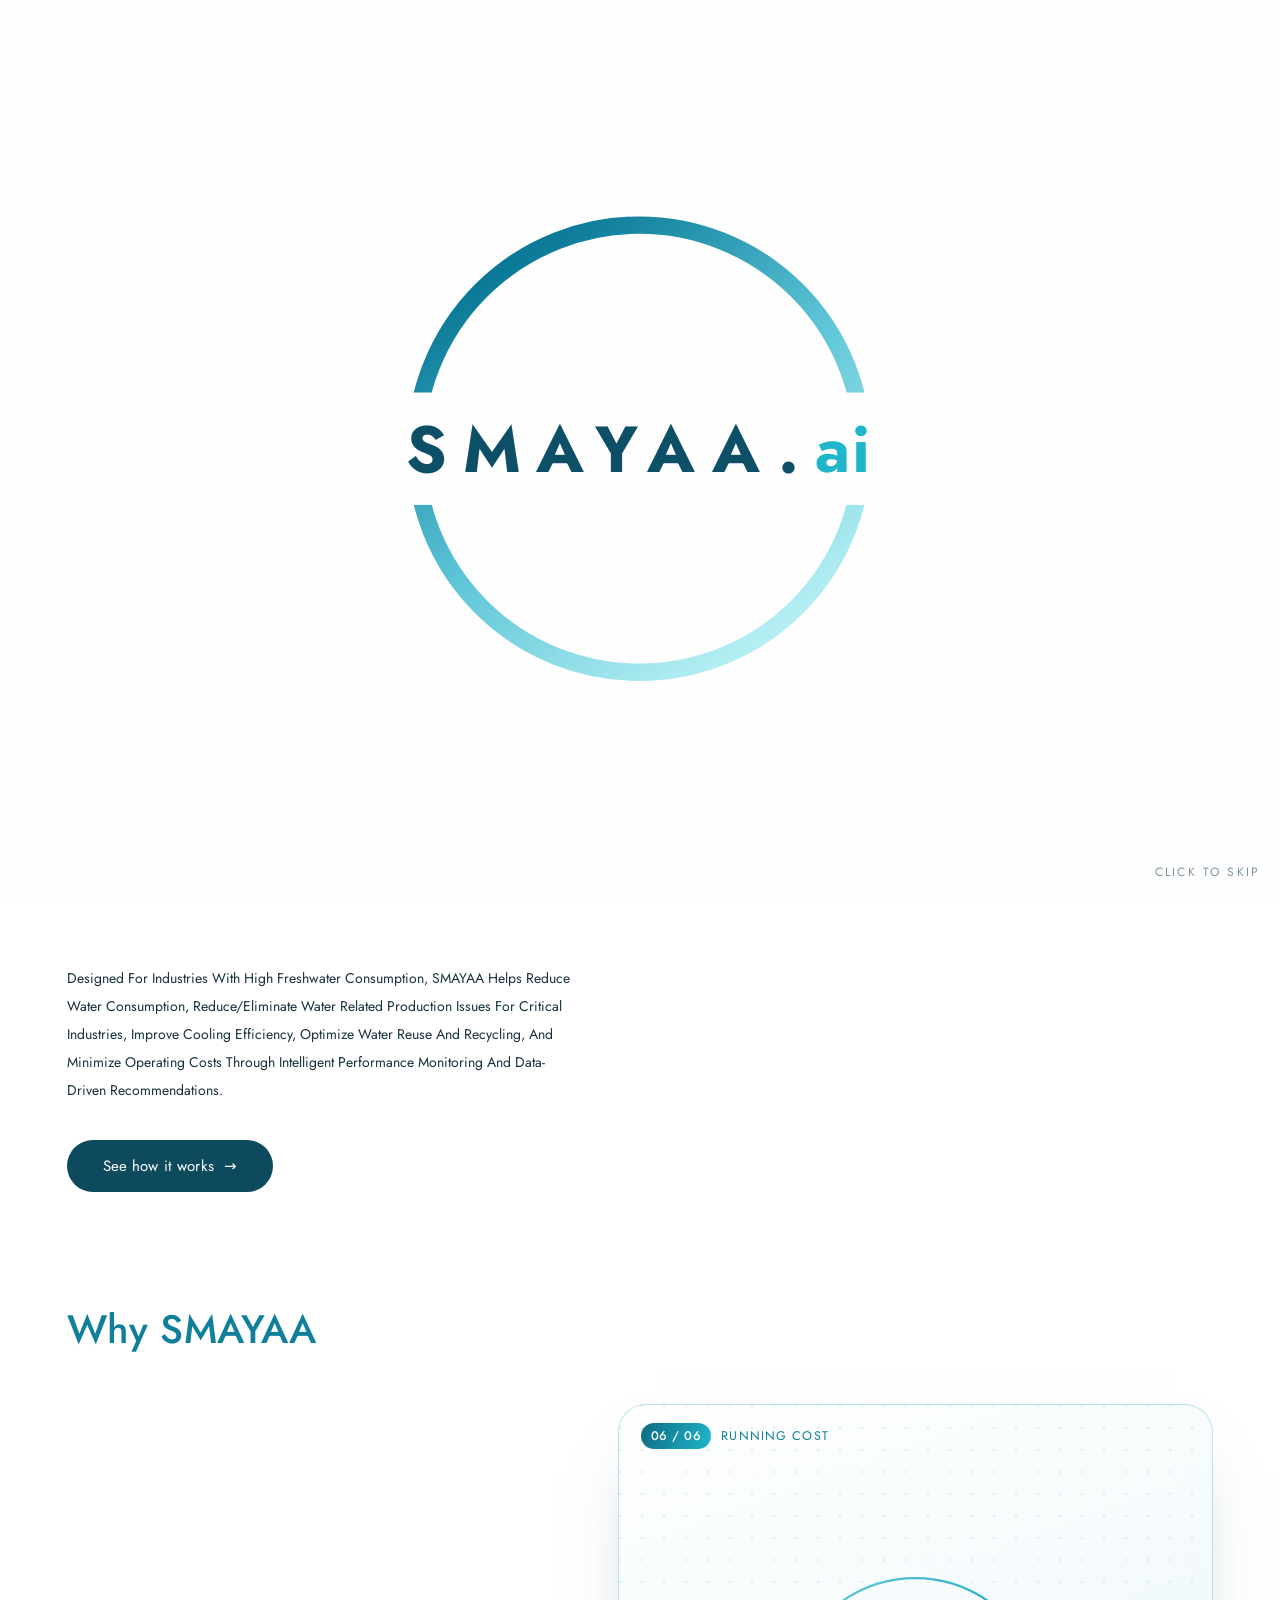
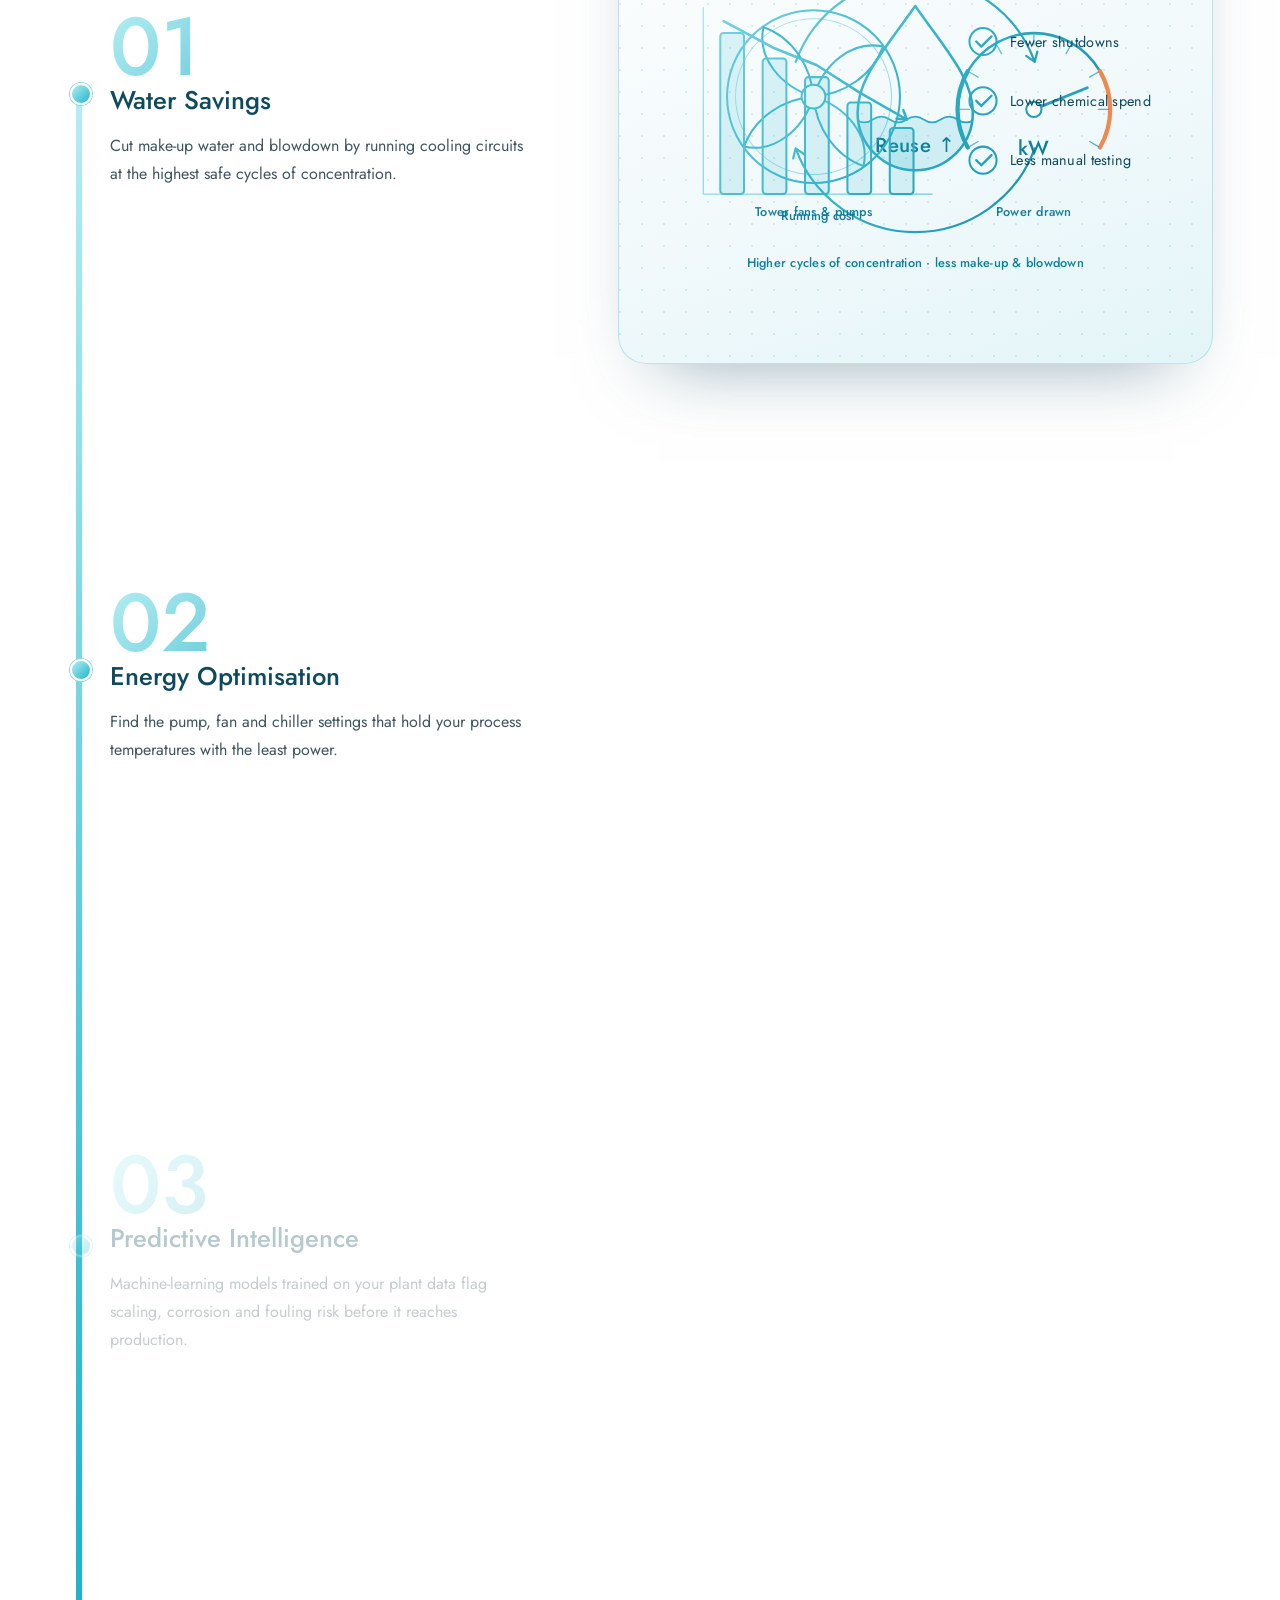
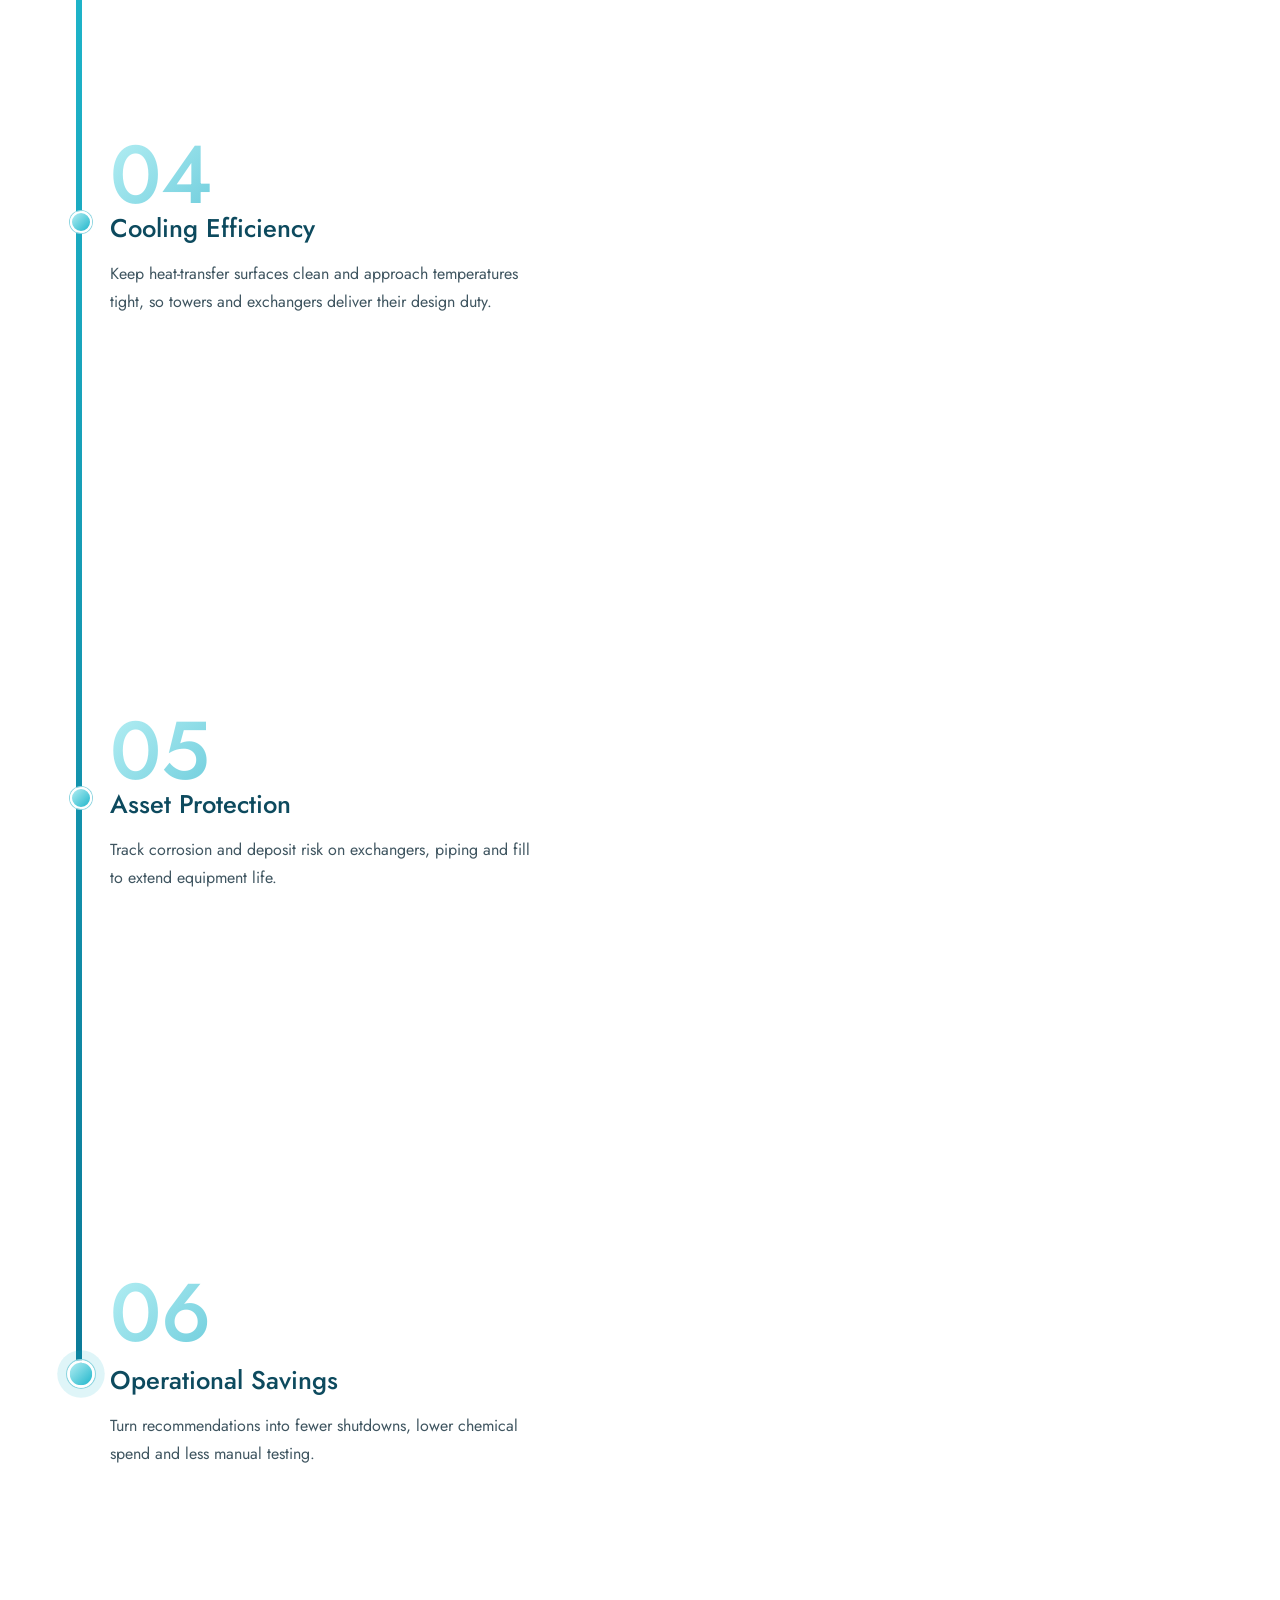
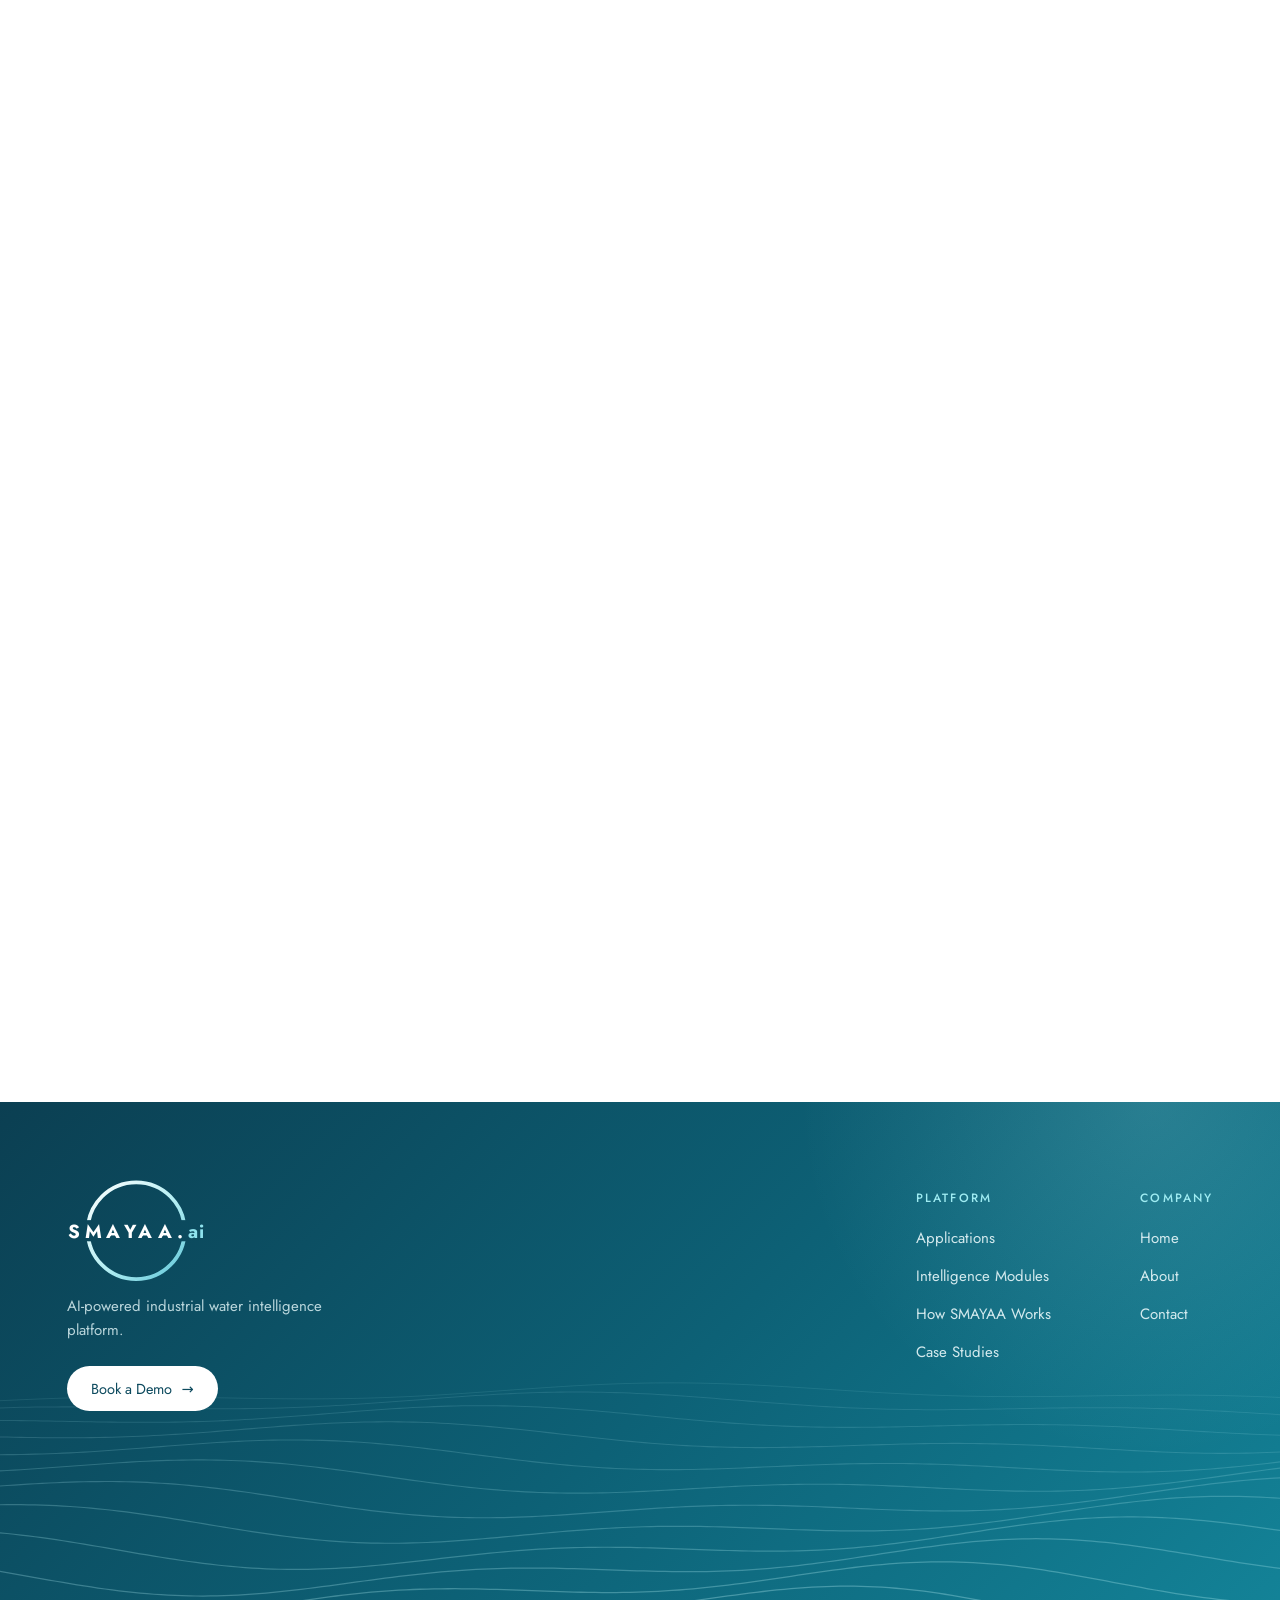
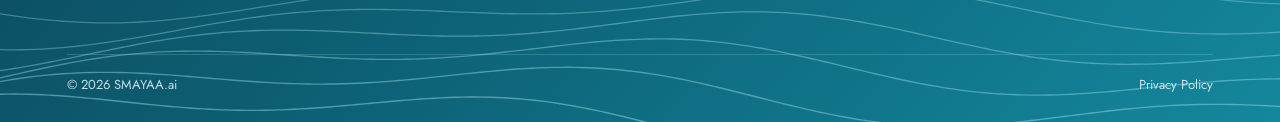
==== commit d6d08974: "HTML platform screens in the laptops; looping How It Works video - Home and Intelligence Modules lap" ====
--- a/index.html
+++ b/index.html
@@ -35,6 +35,7 @@
 ]}
 </script>
 <link rel="stylesheet" href="assets/site.css?v=0da2af27">
+<link rel="stylesheet" href="assets/screens.css?v=ab61aa86">
 <style>
 /* ---------- intro ---------- */
 .intro{padding:clamp(40px,5vw,72px) 0 clamp(70px,9vw,140px)}
@@ -201,9 +202,7 @@
 @media (max-width:820px){.tabs{display:flex;overflow-x:auto;scroll-snap-type:x mandatory;margin-inline:calc(var(--pad) * -1);padding-inline:var(--pad);scrollbar-width:none}.tab{flex:0 0 auto;padding:0 20px;scroll-snap-align:start}.tabs::-webkit-scrollbar{display:none}}
 .mods{padding-bottom:0}
 .stagebox{position:relative;perspective:1600px;padding-top:10px}
-.laptop{position:relative;display:grid;width:min(100%,1060px);margin:0 auto;transform-style:preserve-3d;transform-origin:50% 100%;transition:transform .5s var(--ease)}
-.laptop img{grid-area:1/1;width:100%;height:auto;opacity:0;transition:opacity .55s var(--ease)}
-.laptop img.on{opacity:1}
+.laptop{width:min(100%,1060px);margin:0 auto}
 
 </style>
 </head>
@@ -463,17 +462,16 @@
         <button class="tab" role="tab" aria-selected="false" aria-controls="screen" data-t="4" tabindex="-1">Savings &amp; Sustainability</button>
       </div>
       <div class="stagebox rv" id="stagebox">
-        <div class="laptop" id="screen" role="tabpanel" aria-label="SMAYAA platform preview">
-          <img src="img/home-water-balance.webp" width="1500" height="1268" loading="lazy" decoding="async" class="on" alt="SMAYAA platform Overview filtered to the Water Balance module">
-          <img src="img/home-thermal.webp" width="1500" height="1268" loading="lazy" decoding="async" alt="SMAYAA platform Overview filtered to the Cooling module">
-          <img src="img/home-coc.webp" width="1500" height="1268" loading="lazy" decoding="async" alt="SMAYAA platform Overview filtered to the CoC &amp; blowdown module">
-          <img src="img/home-predictive-maintenance.webp" width="1500" height="1268" loading="lazy" decoding="async" alt="SMAYAA platform Overview filtered to the Contamination module">
-          <img src="img/home-optimization.webp" width="1500" height="1268" loading="lazy" decoding="async" alt="SMAYAA platform Overview filtered to the Optimisation module">
-        </div>
+        <figure class="lapx stand laptop" id="screen" role="tabpanel" aria-label="SMAYAA platform preview">
+          <div class="lap-scr" data-screen="water-balance"></div>
+          <img class="lap-frame" src="img/laptop-stand-frame.webp" width="1500" height="1268" loading="lazy" decoding="async" alt="SMAYAA platform screen on a laptop">
+        </figure>
       </div>
     </div>
   </section>
 </main>
+
+<template id="sx-logo"><img class="lg" src="[data-uri]" alt="" width="120" height="36"></template>
 
 <footer class="foot" id="contact">
   <canvas class="foot-wave" id="footWave" aria-hidden="true"></canvas>
@@ -514,7 +512,8 @@
 
 <script src="assets/site.js?v=b1d422b8" defer></script>
 <script src="assets/net.js?v=be59d167" defer></script>
-<script src="assets/home.js?v=220eea19" defer></script>
+<script src="assets/screens.js?v=e8c07508" defer></script>
+<script src="assets/home.js?v=018d6be7" defer></script>
 <script src="assets/logo.js?v=650fa6c9" defer></script>
 </body>
 </html>
--- a/assets/screens.css
+++ b/assets/screens.css
@@ -0,0 +1,97 @@
+/* SMAYAA platform screens drawn in HTML inside a laptop photo (screens.js).
+   .lapx       the laptop: a frame image with a see-through display (img/laptop-frame.webp or laptop-stand-frame.webp)
+   .lap-scr    the opening behind the frame; the screen inside is designed at 1180 x 764 and scaled to fit */
+.lapx{position:relative;display:block;margin:0}
+.lapx .lap-frame{position:relative;z-index:2;display:block;width:100%;height:auto;pointer-events:none;user-select:none}
+.lap-scr{position:absolute;z-index:1;overflow:hidden;background:#f3f8fa;
+  left:var(--sl,14.933%);top:var(--st,3.182%);width:var(--sw,71.467%);height:var(--sh,78.864%)}
+.lapx.stand .lap-scr{--sl:16.282%;--st:2.123%;--sw:68.718%;--sh:52.627%}
+.sx{position:absolute;left:0;top:0;width:1180px;height:764px;transform-origin:0 0;transform:scale(var(--k,.5));
+  --ink:#123a4b;--mut:#647c86;--hair:#e2ecf0;--alert:#c8641c;--bad:#c23b31;--good:#0f7f9b;
+  display:flex;flex-direction:column;background:#f3f8fa;color:var(--ink);font:13px/1.45 Jost,system-ui,sans-serif;text-align:left;transition:opacity .45s var(--ease)}
+.sx *{box-sizing:border-box}
+.sx.out{opacity:0}
+
+/* browser bar (left of the camera notch) */
+.sx-bar{flex:none;display:flex;align-items:center;gap:8px;height:34px;padding:0 14px;background:#202124}
+.sx-bar i{width:11px;height:11px;border-radius:50%;background:#ff5f57}
+.sx-bar i:nth-child(2){background:#febc2e}.sx-bar i:nth-child(3){background:#28c840}
+.sx-bar span{margin-left:16px;width:300px;padding:4px 14px;border-radius:12px;background:#35363a;color:#c8ccd0;font-size:12px;letter-spacing:.01em}
+
+/* app header with the SMAYAA logo */
+.sx-top{flex:none;display:flex;align-items:center;gap:18px;padding:12px 22px;background:#fff;border-bottom:1px solid var(--hair);font-size:12.5px;color:var(--mut)}
+.sx-top .lg{display:block;height:30px;width:auto}
+.sx-mod{padding-left:18px;border-left:1px solid var(--hair);font-size:15px;font-weight:500;color:var(--ink)}
+.sx-site{color:var(--mut)}
+.sx-date{font-variant-numeric:tabular-nums}
+.sx-st{display:inline-flex;align-items:center;gap:8px;margin-left:auto;padding:5px 12px;border-radius:999px;font-weight:500;color:var(--good);background:#e8f6f8}
+.sx-st::before{content:"";width:7px;height:7px;border-radius:50%;background:currentColor}
+.sx-st.w{color:var(--alert);background:#fdf0e6}.sx-st.a{color:var(--bad);background:#fbeceb}
+.sx-st em{font-style:normal;font-weight:400;color:var(--mut);padding-left:10px;border-left:1px solid #cfe0e5}
+
+.sx-body{flex:1;display:flex;flex-direction:column;gap:14px;padding:16px 22px 18px;min-height:0}
+.sx-card{background:#fff;border-radius:14px;box-shadow:inset 0 0 0 1px var(--hair)}
+
+/* four readings */
+.sx-k{display:grid;grid-template-columns:repeat(4,minmax(0,1fr));margin:0;overflow:hidden}
+.k{padding:15px 20px 13px;border-left:1px solid var(--hair);min-width:0}
+.k:first-child{border-left:0}
+.k dt{font-size:12.5px;color:var(--mut)}
+.k dd{margin:6px 0 0;display:flex;align-items:baseline;gap:5px}
+.k dd b{font-size:28px;font-weight:500;line-height:1;letter-spacing:-.01em;font-variant-numeric:tabular-nums}
+.k dd small{font-size:12px;color:var(--mut)}
+.k svg{display:block;width:100%;height:20px;margin:10px 0 6px;overflow:visible}
+.k svg path{fill:none;stroke:#8fb9c6;stroke-width:1.4;stroke-linejoin:round}
+.k .rg{font-size:11.5px;color:#93a9b1;font-variant-numeric:tabular-nums}
+.k.w dd b,.k.w .rg{color:var(--alert)}.k.w svg path{stroke:var(--alert)}
+.k.a dd b,.k.a .rg{color:var(--bad)}.k.a svg path{stroke:var(--bad)}
+
+/* chart + issues */
+.sx-m{flex:1;display:grid;grid-template-columns:minmax(0,1.25fr) minmax(0,1fr);gap:14px;min-height:0}
+.sx-c{margin:0;padding:16px 20px}
+.sx-c figcaption{display:flex;flex-wrap:wrap;align-items:baseline;gap:4px 6px;margin-bottom:10px;font-size:13px;color:var(--mut)}
+.sx-c figcaption b{font-weight:500;color:var(--ink)}
+.sx-c figcaption span{margin-left:auto;font-size:12px;color:#93a9b1}
+.sx-c svg{display:block;width:100%;height:auto;overflow:visible}
+.sx-c text{font-size:10.5px;fill:#9ab0b8;font-family:inherit;font-variant-numeric:tabular-nums}
+.sx-c .gl{stroke:#e6eef1;stroke-dasharray:2 4}
+.sx-c .bd{fill:#dcf0f3}
+.sx-c .ex{fill:none;stroke:#5cc4d6;stroke-width:1.2;stroke-dasharray:4 4}
+.sx-c .ac{fill:none;stroke:var(--ink);stroke-width:1.7;stroke-linejoin:round}
+.sx-c .ou{fill:none;stroke:var(--alert);stroke-width:2.2;stroke-linejoin:round;stroke-linecap:round}
+.sx-c .nw{fill:#fff;stroke:var(--ink);stroke-width:2}.sx-c .nw.o{stroke:var(--alert)}
+.sx-c svg.w .ou{stroke:#8a63c9}.sx-c svg.w .nw.o{stroke:#8a63c9}
+.sx-v{margin:10px 0 0;padding-left:12px;border-left:2px solid var(--good);font-size:13px;line-height:1.55;color:var(--mut)}
+.sx-v b{font-weight:500;color:var(--ink);font-variant-numeric:tabular-nums}
+.sx-v.w{border-color:#8a63c9}.sx-v.a{border-color:var(--alert)}
+
+.sx-i{padding:16px 20px}
+.sx-i h3{display:flex;justify-content:space-between;align-items:baseline;gap:10px;margin:0 0 6px;font-size:13px;font-weight:500;color:var(--ink)}
+.sx-i h3 span{font-size:12px;font-weight:400;color:#93a9b1}
+.sx-i ol{list-style:none;margin:0;padding:0}
+.sx-i li{display:grid;grid-template-columns:minmax(0,1fr) auto;gap:8px 14px;align-items:center;padding:12px 0;border-bottom:1px solid var(--hair)}
+.sx-i li:last-child{border-bottom:0;padding-bottom:0}
+.sx-i b{display:block;font-weight:500;font-size:13.5px;line-height:1.35}
+.sx-i small{display:block;margin-top:2px;font-size:11.5px;color:#93a9b1}
+.sx-i .pc{font-size:15px;font-weight:500;color:var(--mut);font-variant-numeric:tabular-nums}
+.sx-i i{grid-column:1/-1;height:3px;border-radius:3px;background:#e6eef1;overflow:hidden}
+.sx-i i::after{content:"";display:block;height:100%;width:calc(var(--r) * 100%);border-radius:3px;background:#9cc9d4;transform-origin:left;transition:transform 1.1s var(--ease) .2s}
+.sx-i li.w .pc,.sx-i li.w small{color:var(--alert)}.sx-i li.w i::after{background:var(--alert)}
+.sx-i li.a .pc,.sx-i li.a small{color:var(--bad)}.sx-i li.a i::after{background:var(--bad)}
+.sx-i li.op .pc,.sx-i li.op small{color:#7a52bf}.sx-i li.op i::after{background:#a98ae0}
+
+/* the one thing to do */
+.sx-a{flex:none;display:grid;grid-template-columns:auto minmax(0,1fr) auto;align-items:baseline;gap:4px 18px;padding:14px 20px;background:#effaf3;box-shadow:inset 0 0 0 1px #cdebd9}
+.sx-a span{font-size:11.5px;letter-spacing:.12em;text-transform:uppercase;color:#2e8a5a}
+.sx-a b{font-weight:500;font-size:14px}
+.sx-a em{font-style:normal;font-size:12px;color:var(--mut);white-space:nowrap}
+
+/* lines and bars draw in once the screen is seen */
+.sx .k svg,.sx .sx-c svg{clip-path:inset(0 100% 0 0);transition:clip-path 1.4s var(--ease) .15s}
+.sx.seen .k svg,.sx.seen .sx-c svg{clip-path:inset(0 0 0 0)}
+.sx:not(.seen) .sx-i i::after{transform:scaleX(0)}
+@media (prefers-reduced-motion:reduce){
+  .sx{transition:none}
+  .sx .k svg,.sx .sx-c svg{clip-path:none;transition:none}
+  .sx:not(.seen) .sx-i i::after{transform:none}
+}
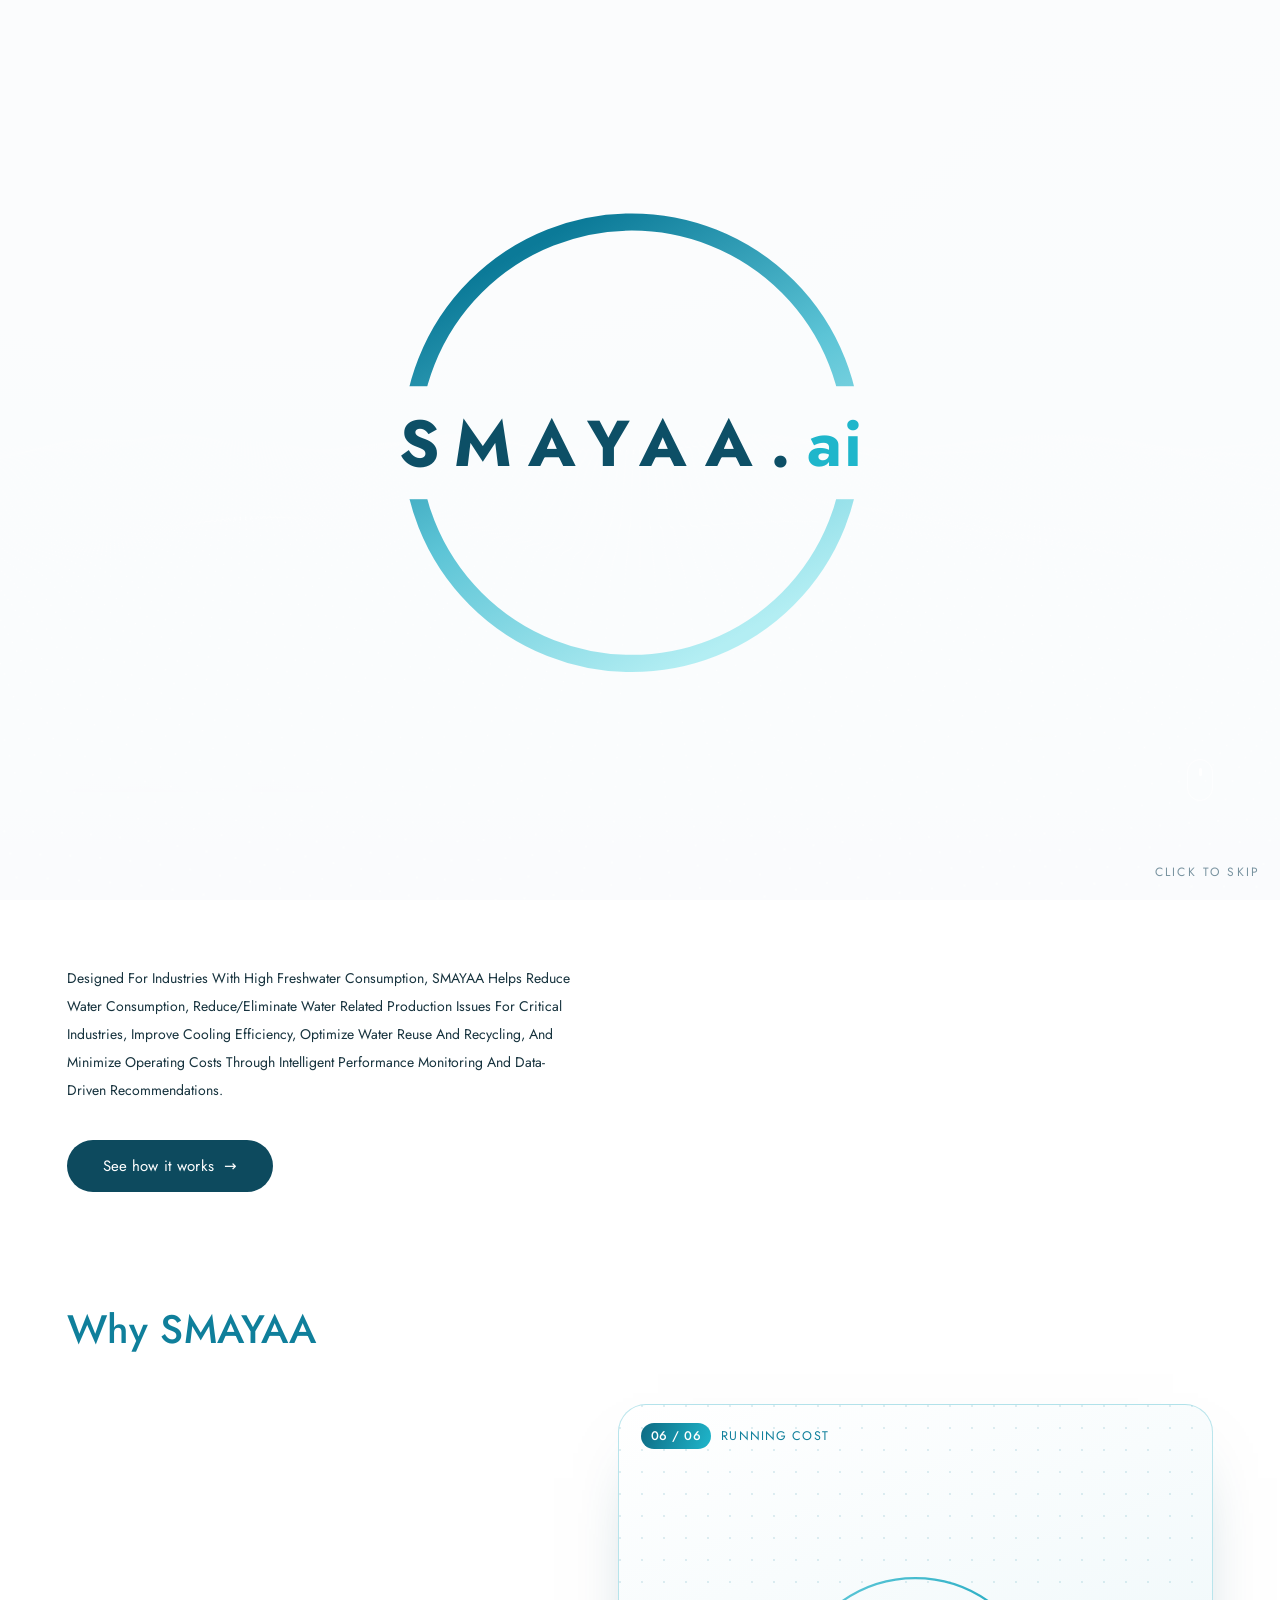
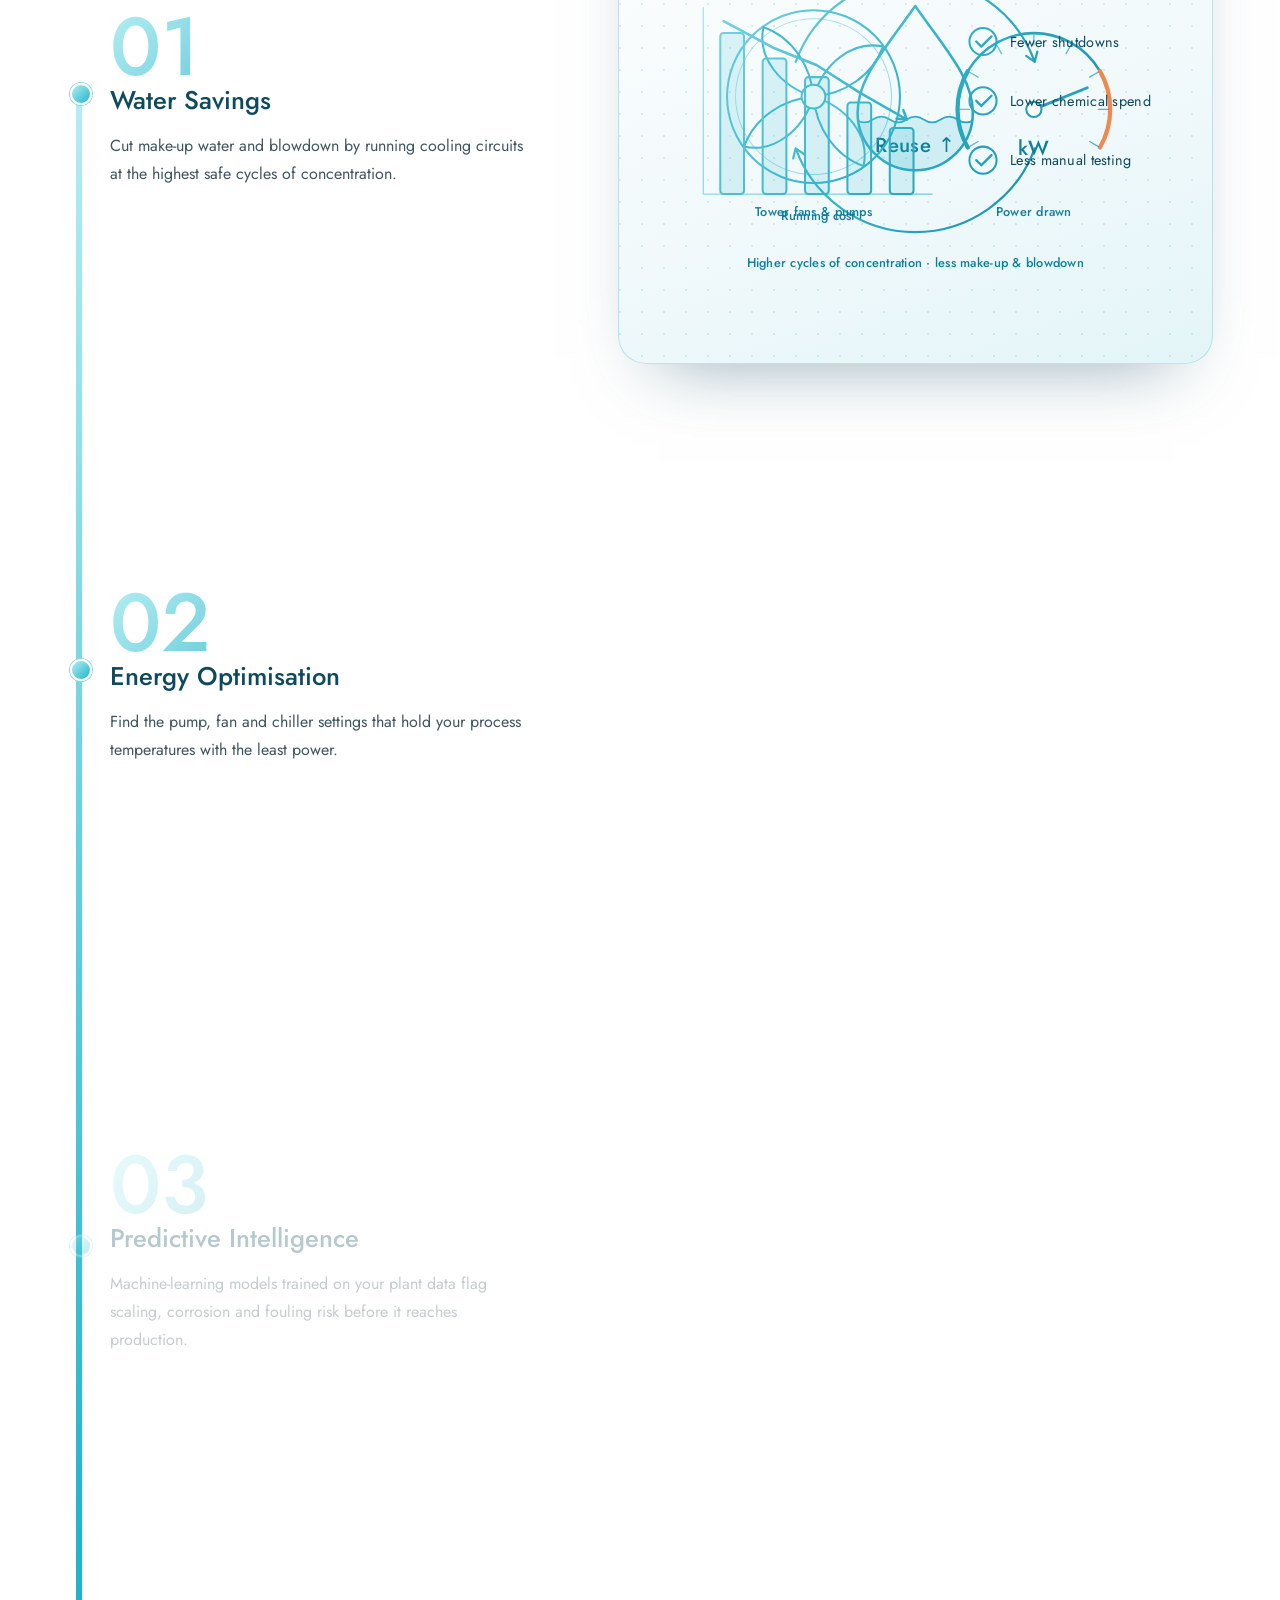
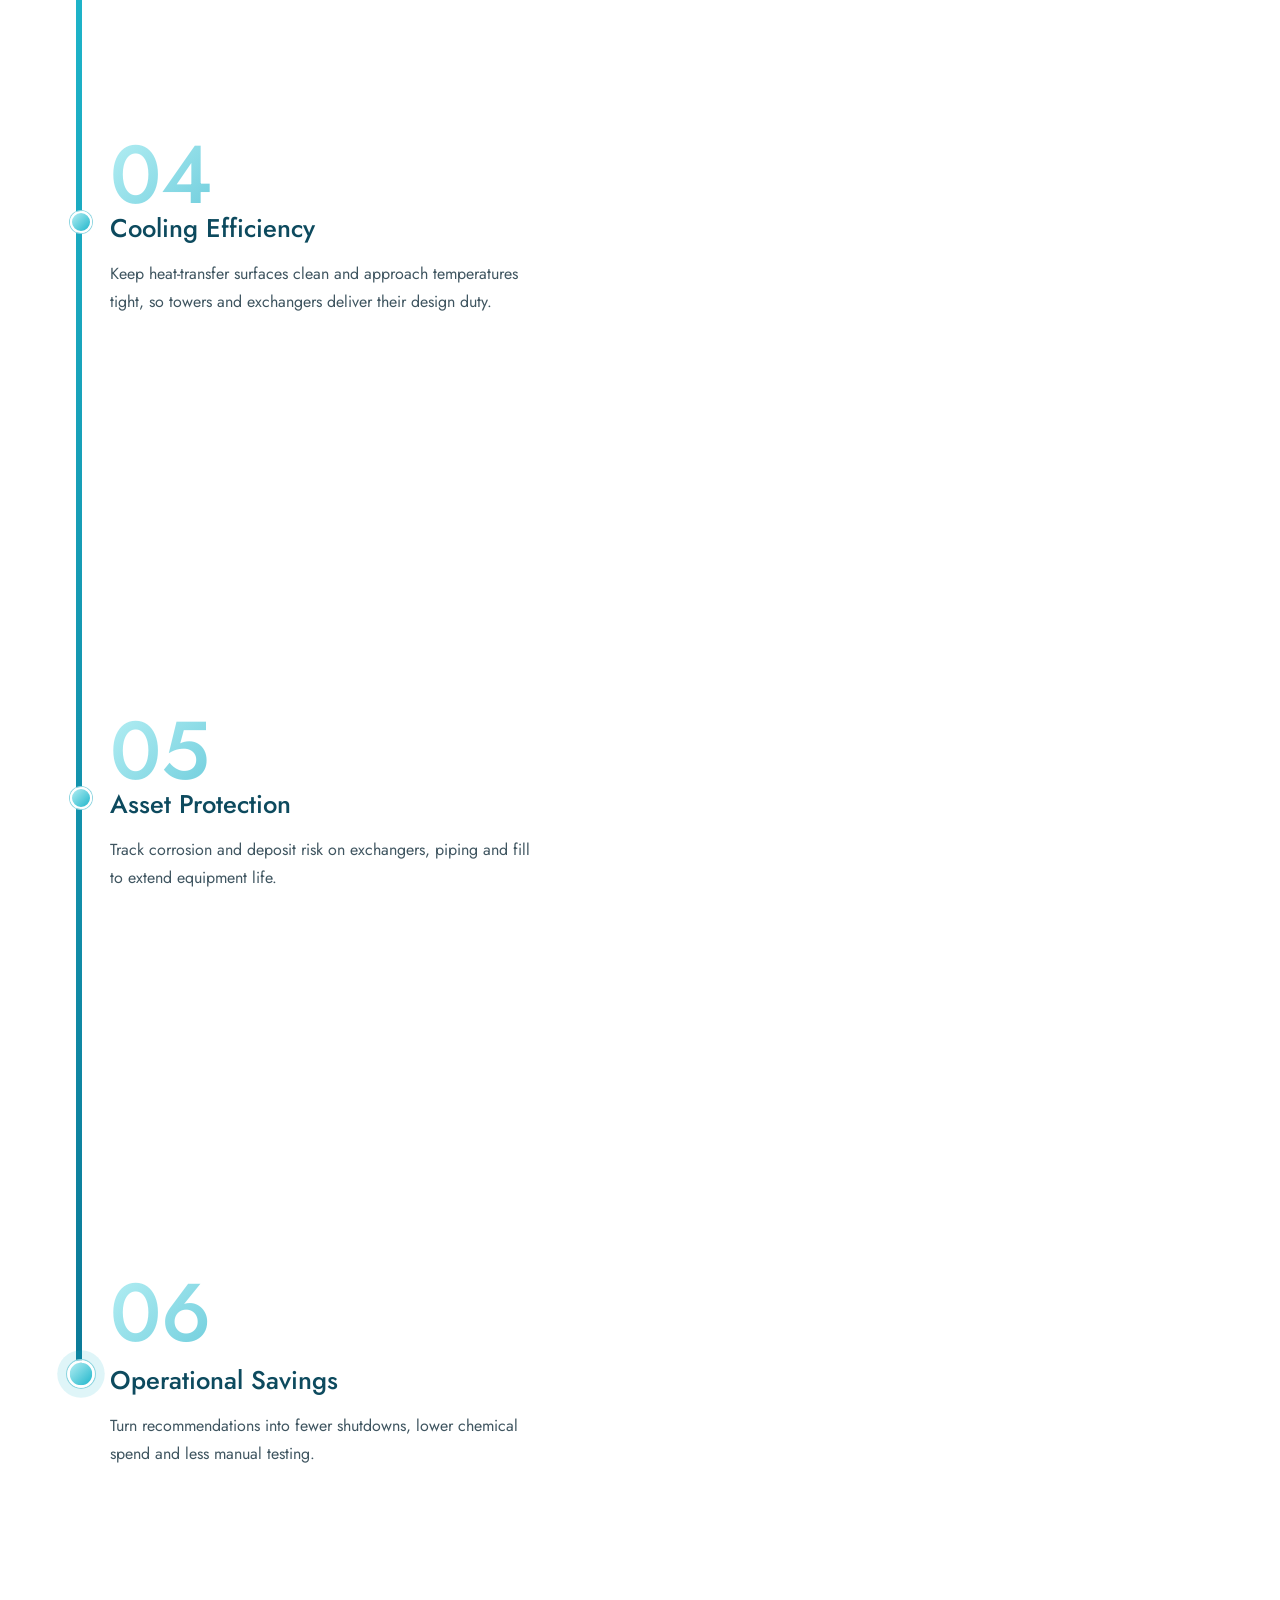
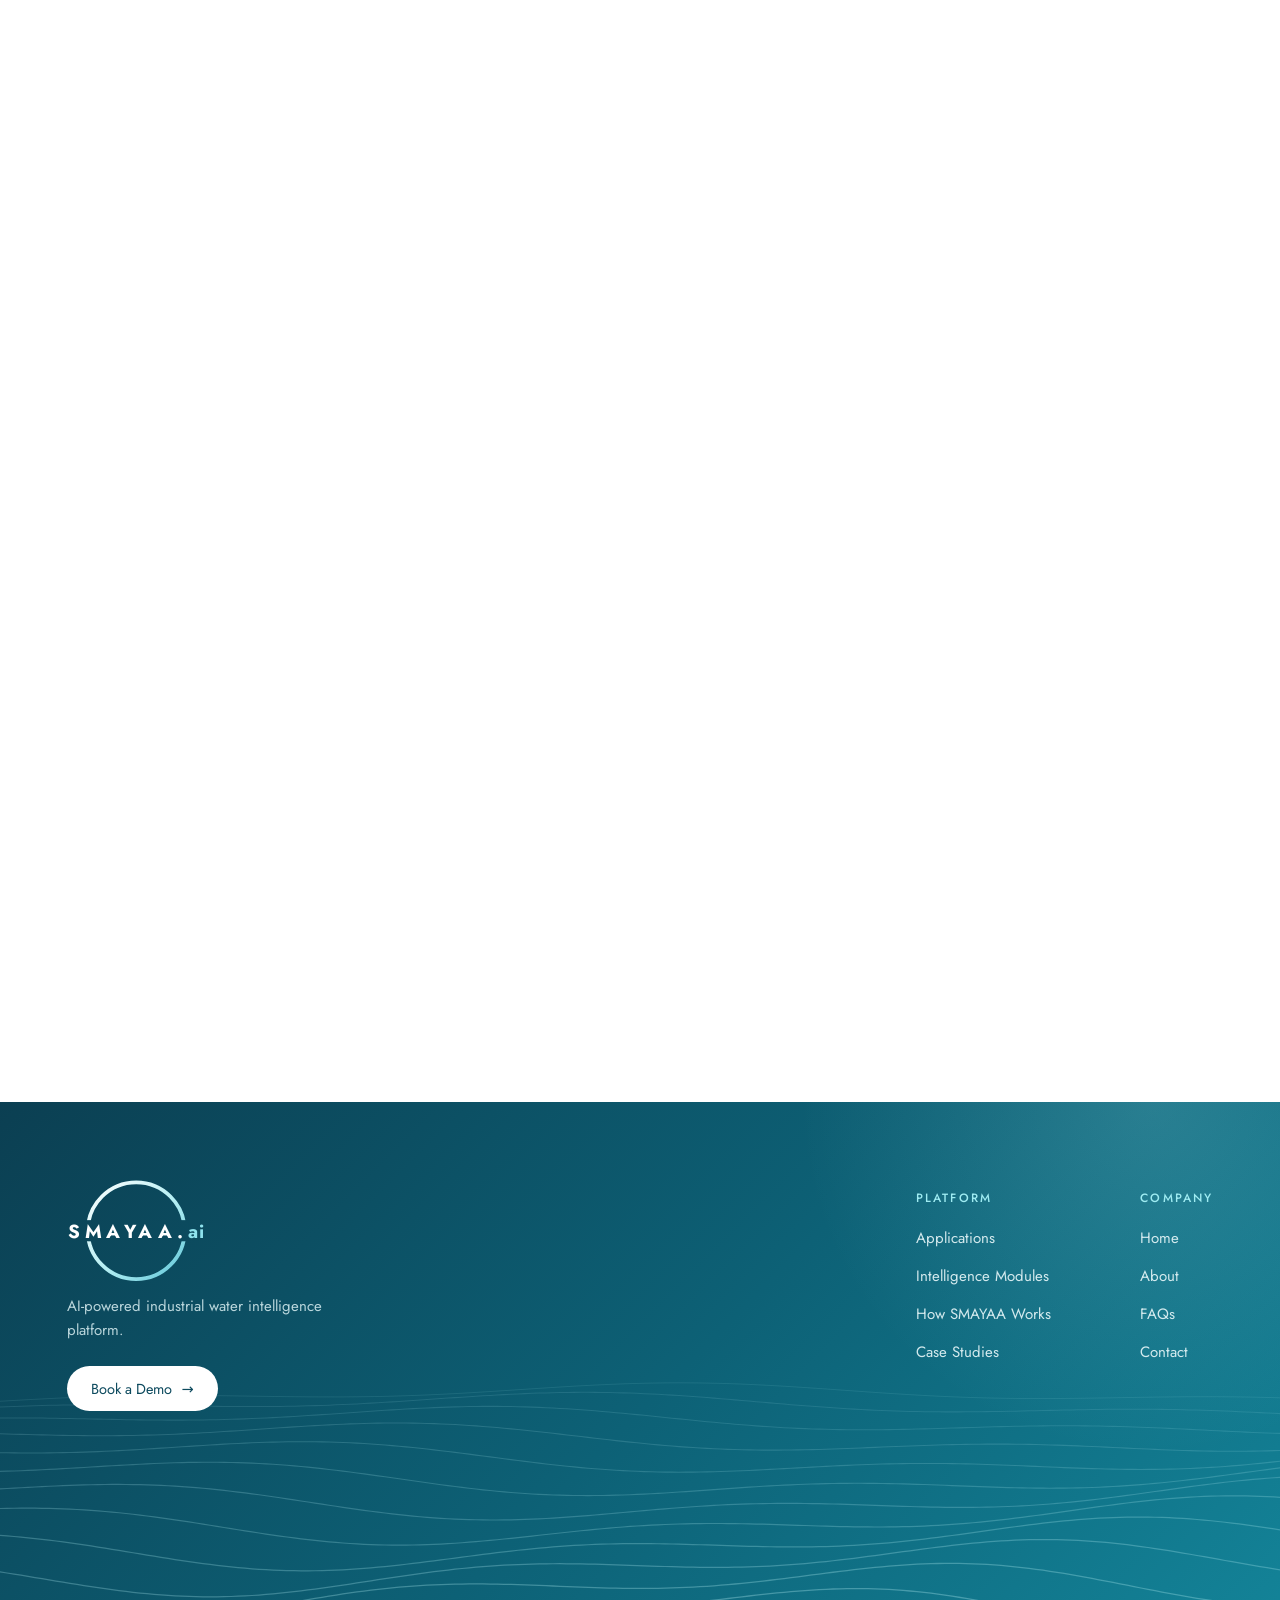
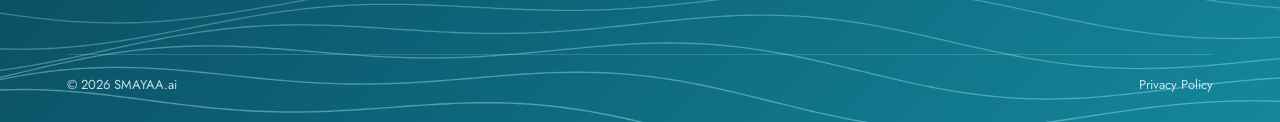
==== commit a75bc187: "Team photos on About; new FAQ page - About: the five team cards now show portrait photos instead of " ====
--- a/index.html
+++ b/index.html
@@ -501,6 +501,7 @@
           <h2>Company</h2>
           <a href="#home">Home</a>
           <a href="about">About</a>
+          <a href="faq">FAQs</a>
           <a href="contact">Contact</a>
         </div>
       </nav>
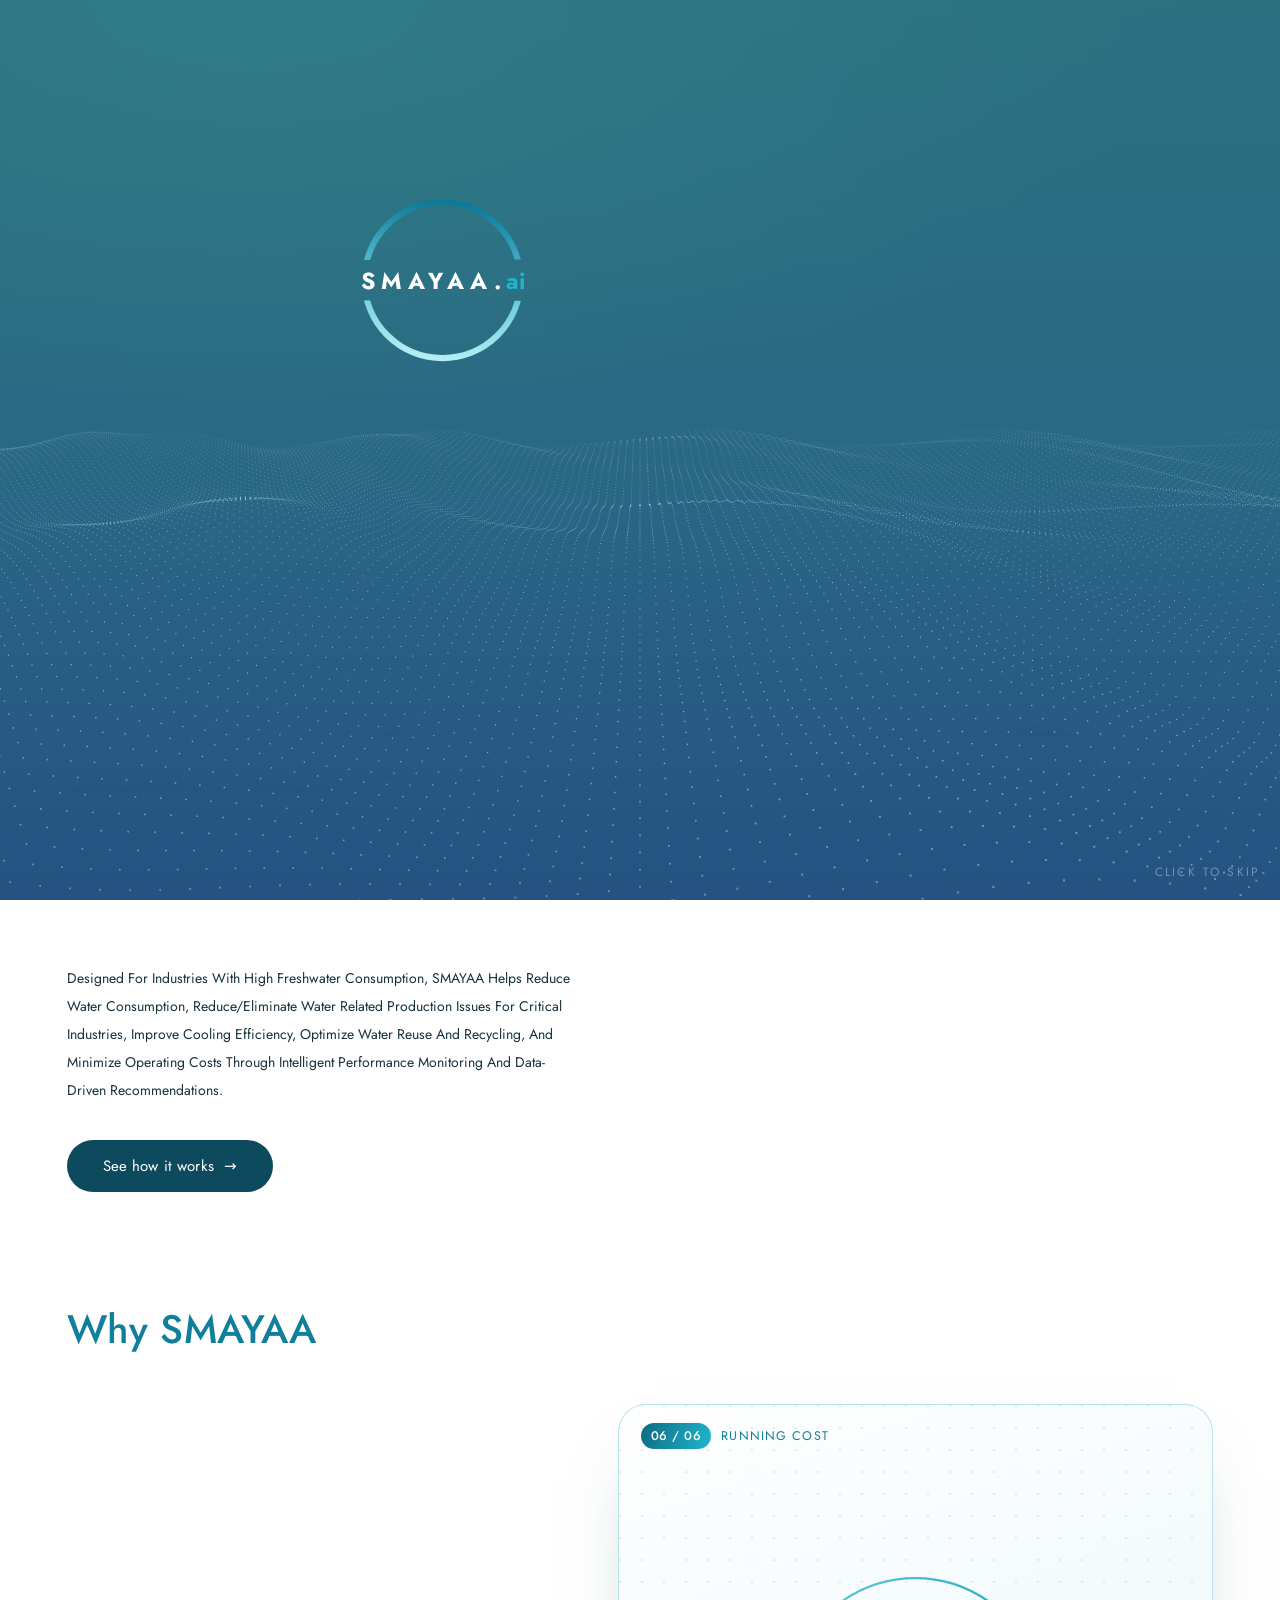
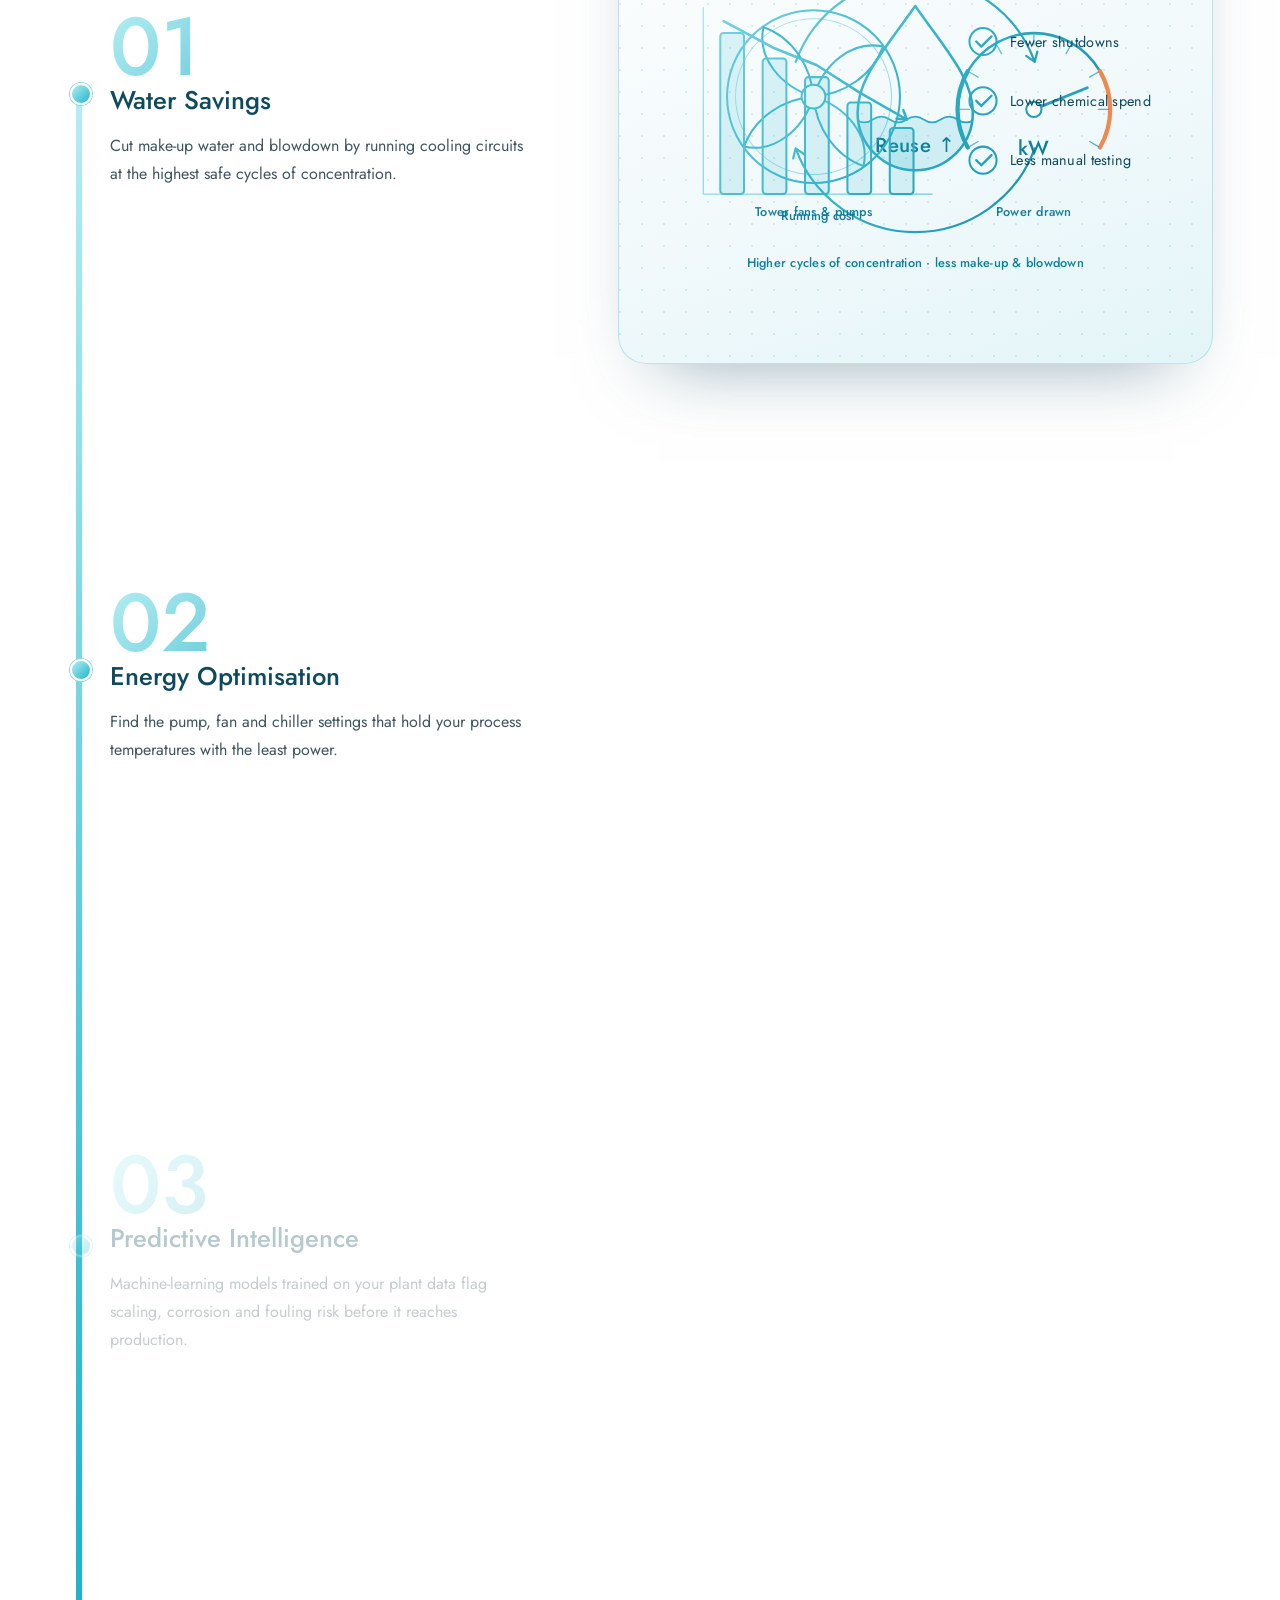
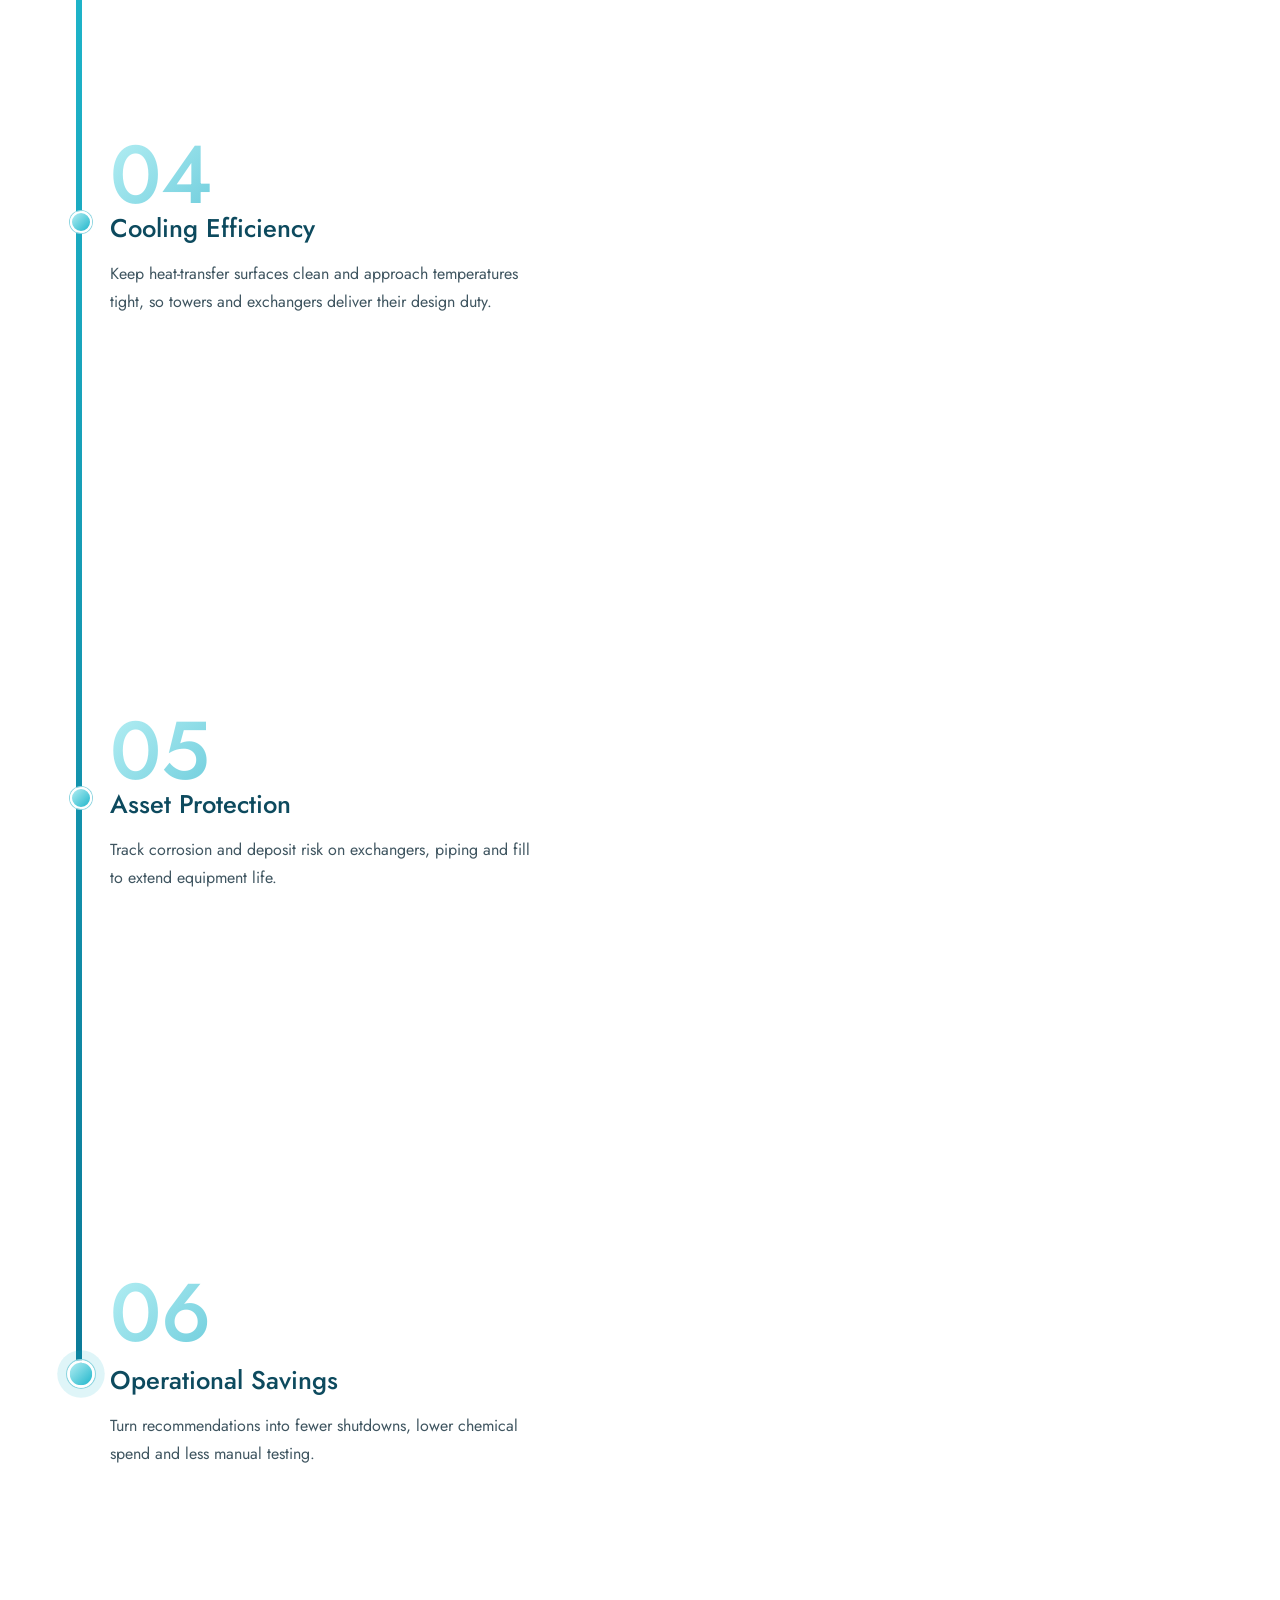
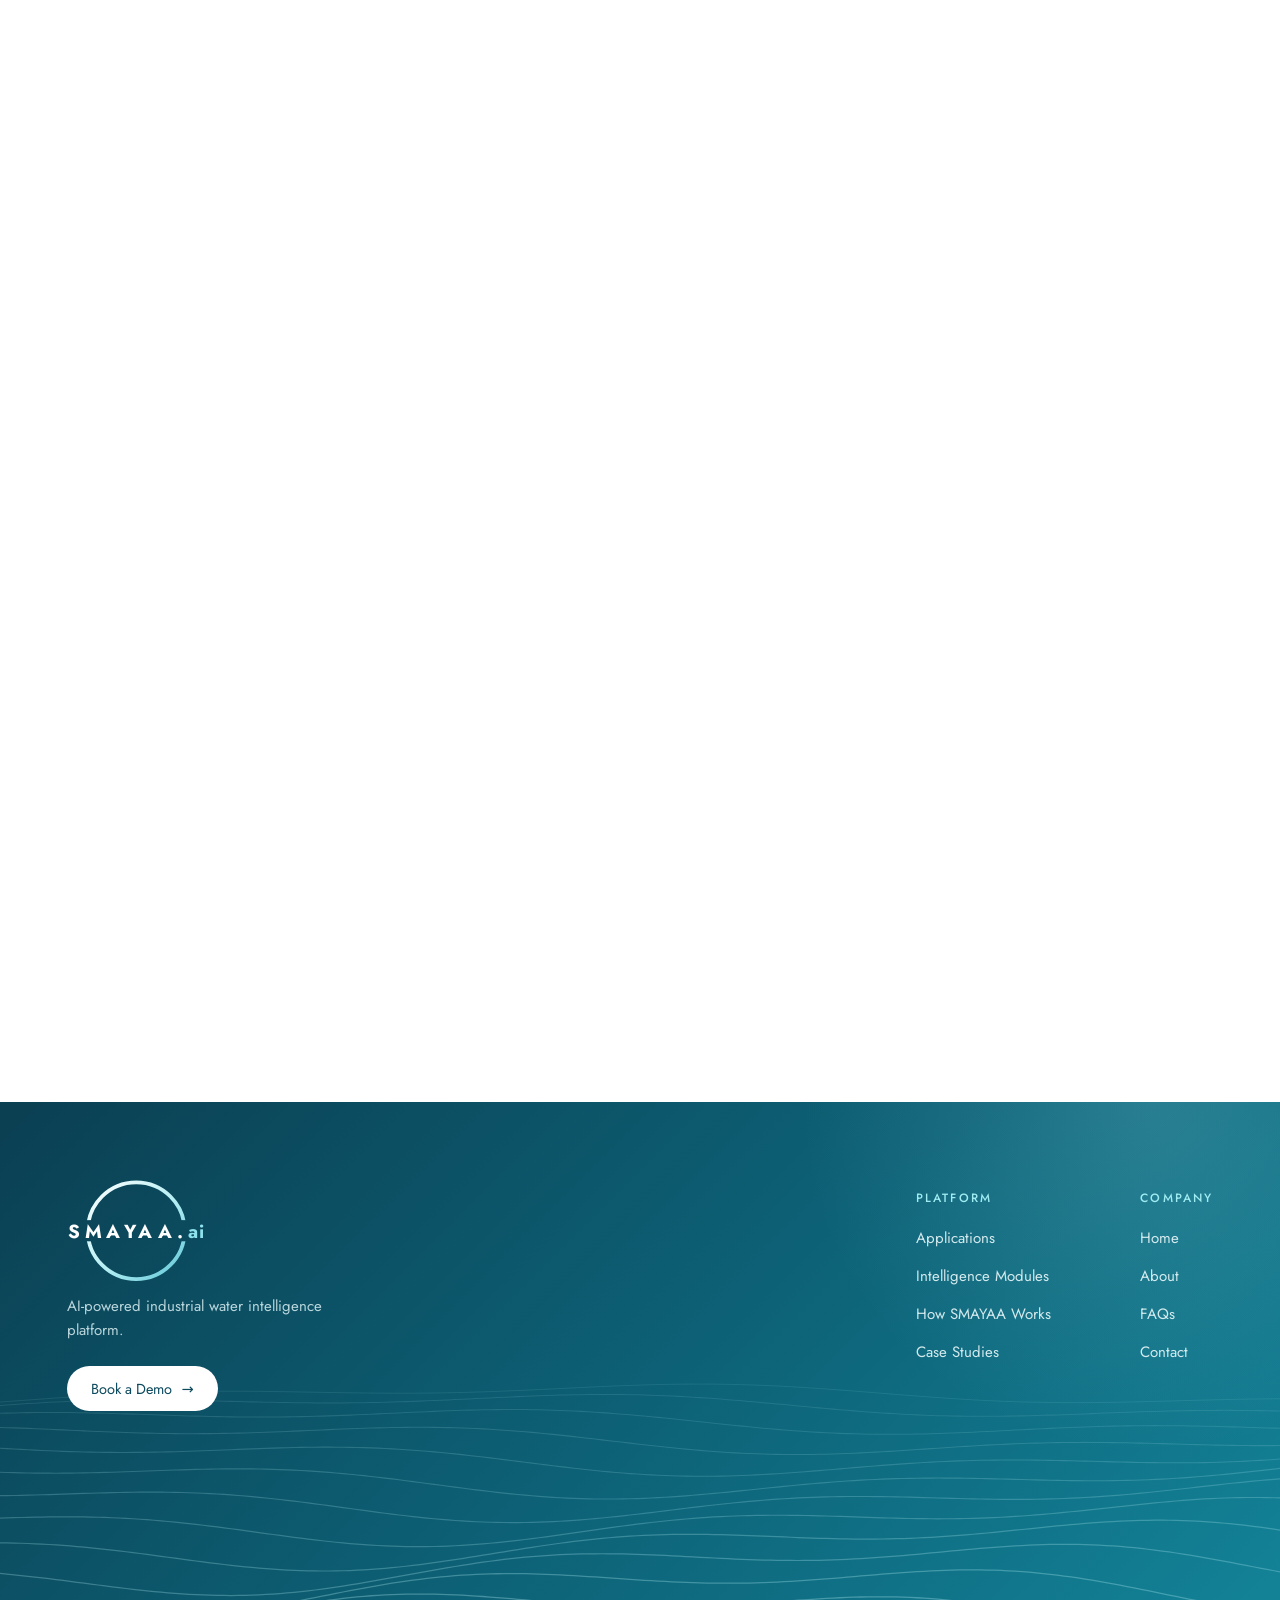
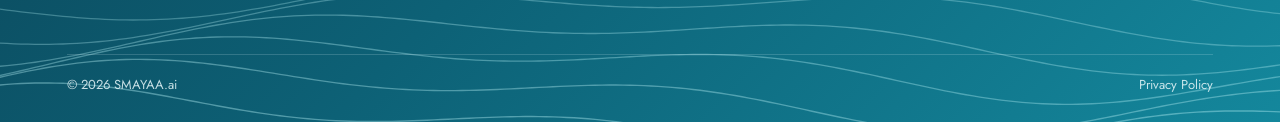
==== commit 34de5686: "Modules: one pinned laptop; intro on the coming-soon blue - Intelligence Modules: a single pinned ca" ====
--- a/index.html
+++ b/index.html
@@ -34,7 +34,7 @@
   "audience":{"@type":"BusinessAudience","audienceType":"Steel & Metal, Power Generation, Pulp & Paper, Cement Manufacturing, Refineries & Petrochemicals, Data Centres, HVAC & District Cooling, Water-Intensive Industries"}}
 ]}
 </script>
-<link rel="stylesheet" href="assets/site.css?v=0da2af27">
+<link rel="stylesheet" href="assets/site.css?v=9e28ac63">
 <link rel="stylesheet" href="assets/screens.css?v=ab61aa86">
 <style>
 /* ---------- intro ---------- */
@@ -511,8 +511,8 @@
 </footer>
 
 
-<script src="assets/site.js?v=b1d422b8" defer></script>
-<script src="assets/net.js?v=be59d167" defer></script>
+<script src="assets/site.js?v=1c6a055c" defer></script>
+<script src="assets/net.js?v=ac54335a" defer></script>
 <script src="assets/screens.js?v=e8c07508" defer></script>
 <script src="assets/home.js?v=018d6be7" defer></script>
 <script src="assets/logo.js?v=650fa6c9" defer></script>
--- a/assets/site.css
+++ b/assets/site.css
@@ -18,13 +18,17 @@
 section{position:relative}
 
 /* ---------- loader ---------- */
-#loader{position:fixed;inset:0;background:#fff;z-index:90;display:none}
+/* like the hosted coming-soon page: the loader is see-through, so the logo plays over the hero's blue gradient
+   and particle wave from the first frame (it only catches "click to skip") */
+#loader{position:fixed;inset:0;z-index:90;display:none;background:transparent}
+html.loading #opener tspan:first-child{fill:#fff}
+html.loading .scroll-cue{visibility:hidden}
 #stage{position:fixed;z-index:95;left:50%;top:50%;width:0;height:0;display:none;pointer-events:none;will-change:left,top,width,height}
 #stage svg,#brandSlot svg{width:100%;height:100%}
 html.js.loading #loader,html.js #stage{display:block}
 html.js.loading{overflow:hidden}
 html.js.loading body{overflow:hidden}
-#loader .skip{position:absolute;right:20px;bottom:18px;font-size:12px;letter-spacing:.18em;text-transform:uppercase;color:#7b95a0;opacity:0;animation:fadeIn .6s 1.2s forwards}
+#loader .skip{position:absolute;right:20px;bottom:18px;font-size:12px;letter-spacing:.18em;text-transform:uppercase;color:rgba(223,244,247,.7);opacity:0;animation:fadeIn .6s 1.2s forwards;z-index:1}
 @keyframes fadeIn{to{opacity:1}}
 #opener tspan{transition:fill .7s ease}
 #opener.on-dark tspan:first-child{fill:#fff}
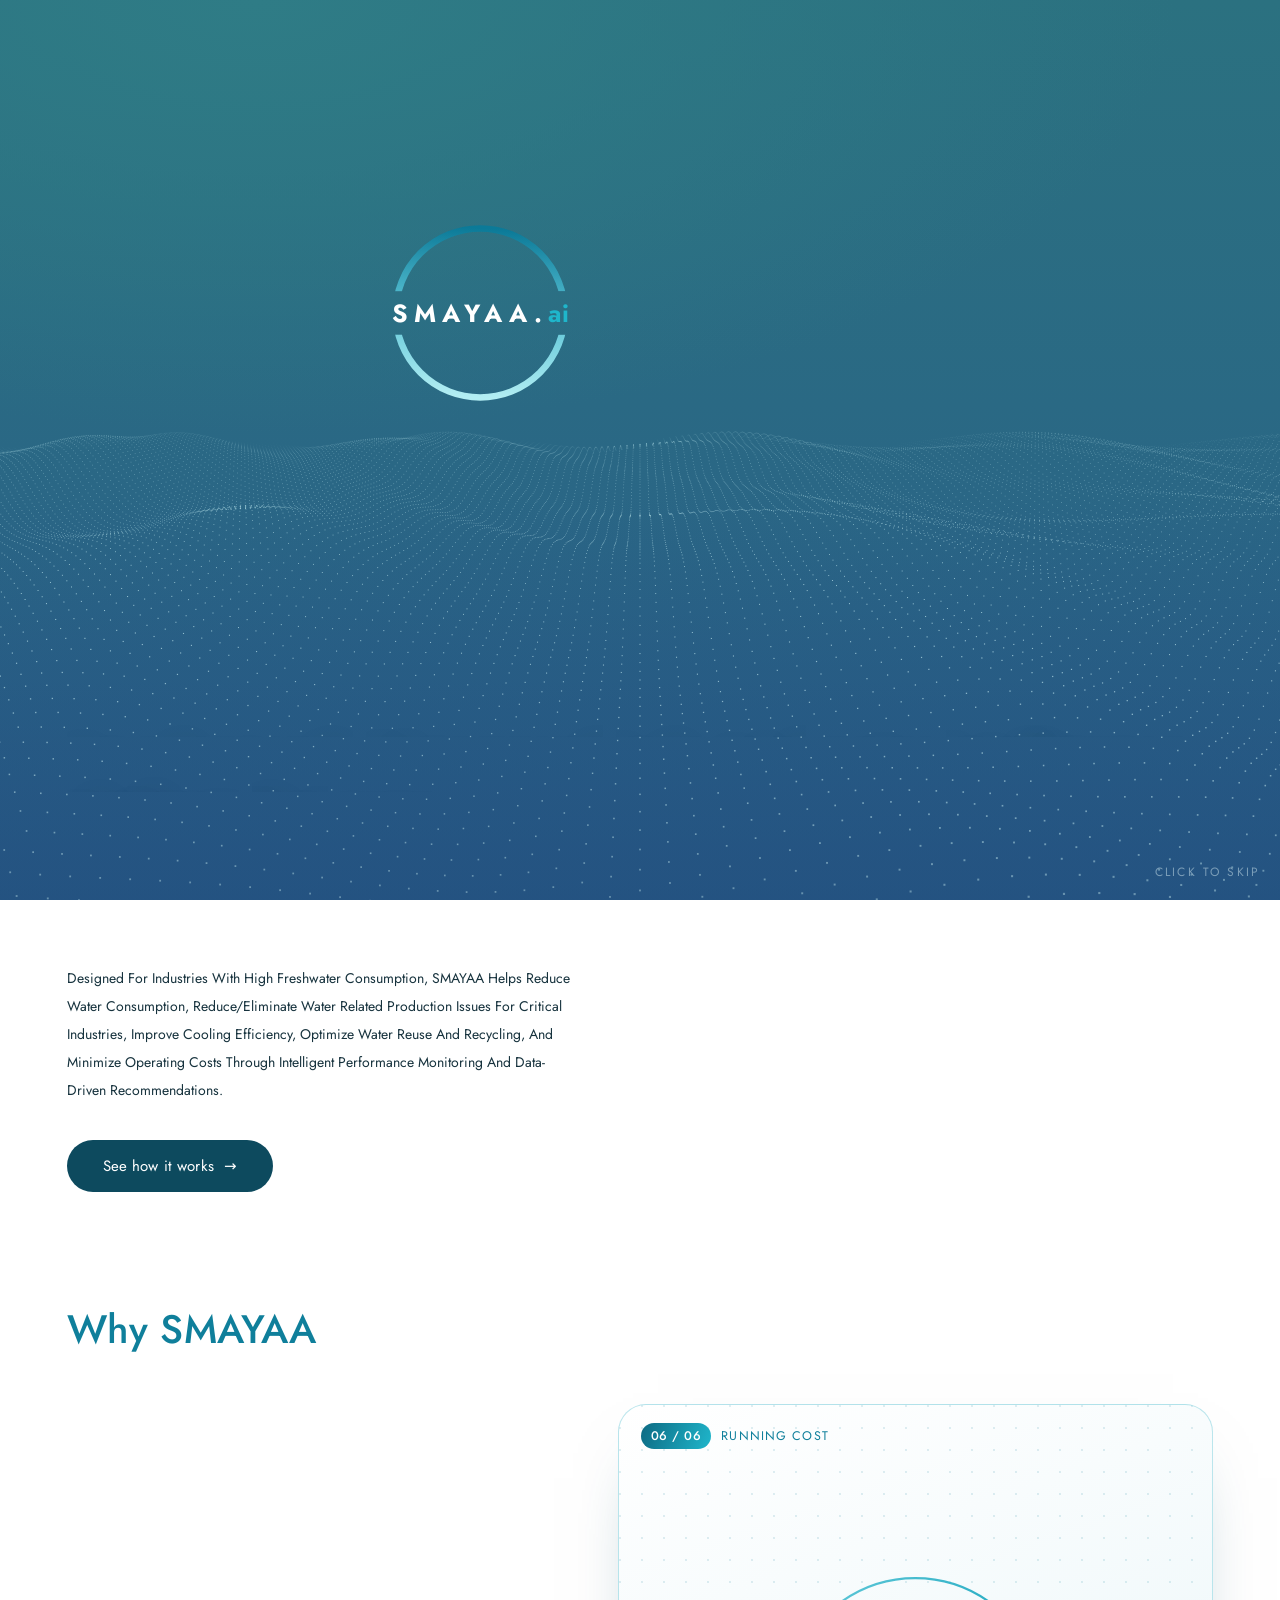
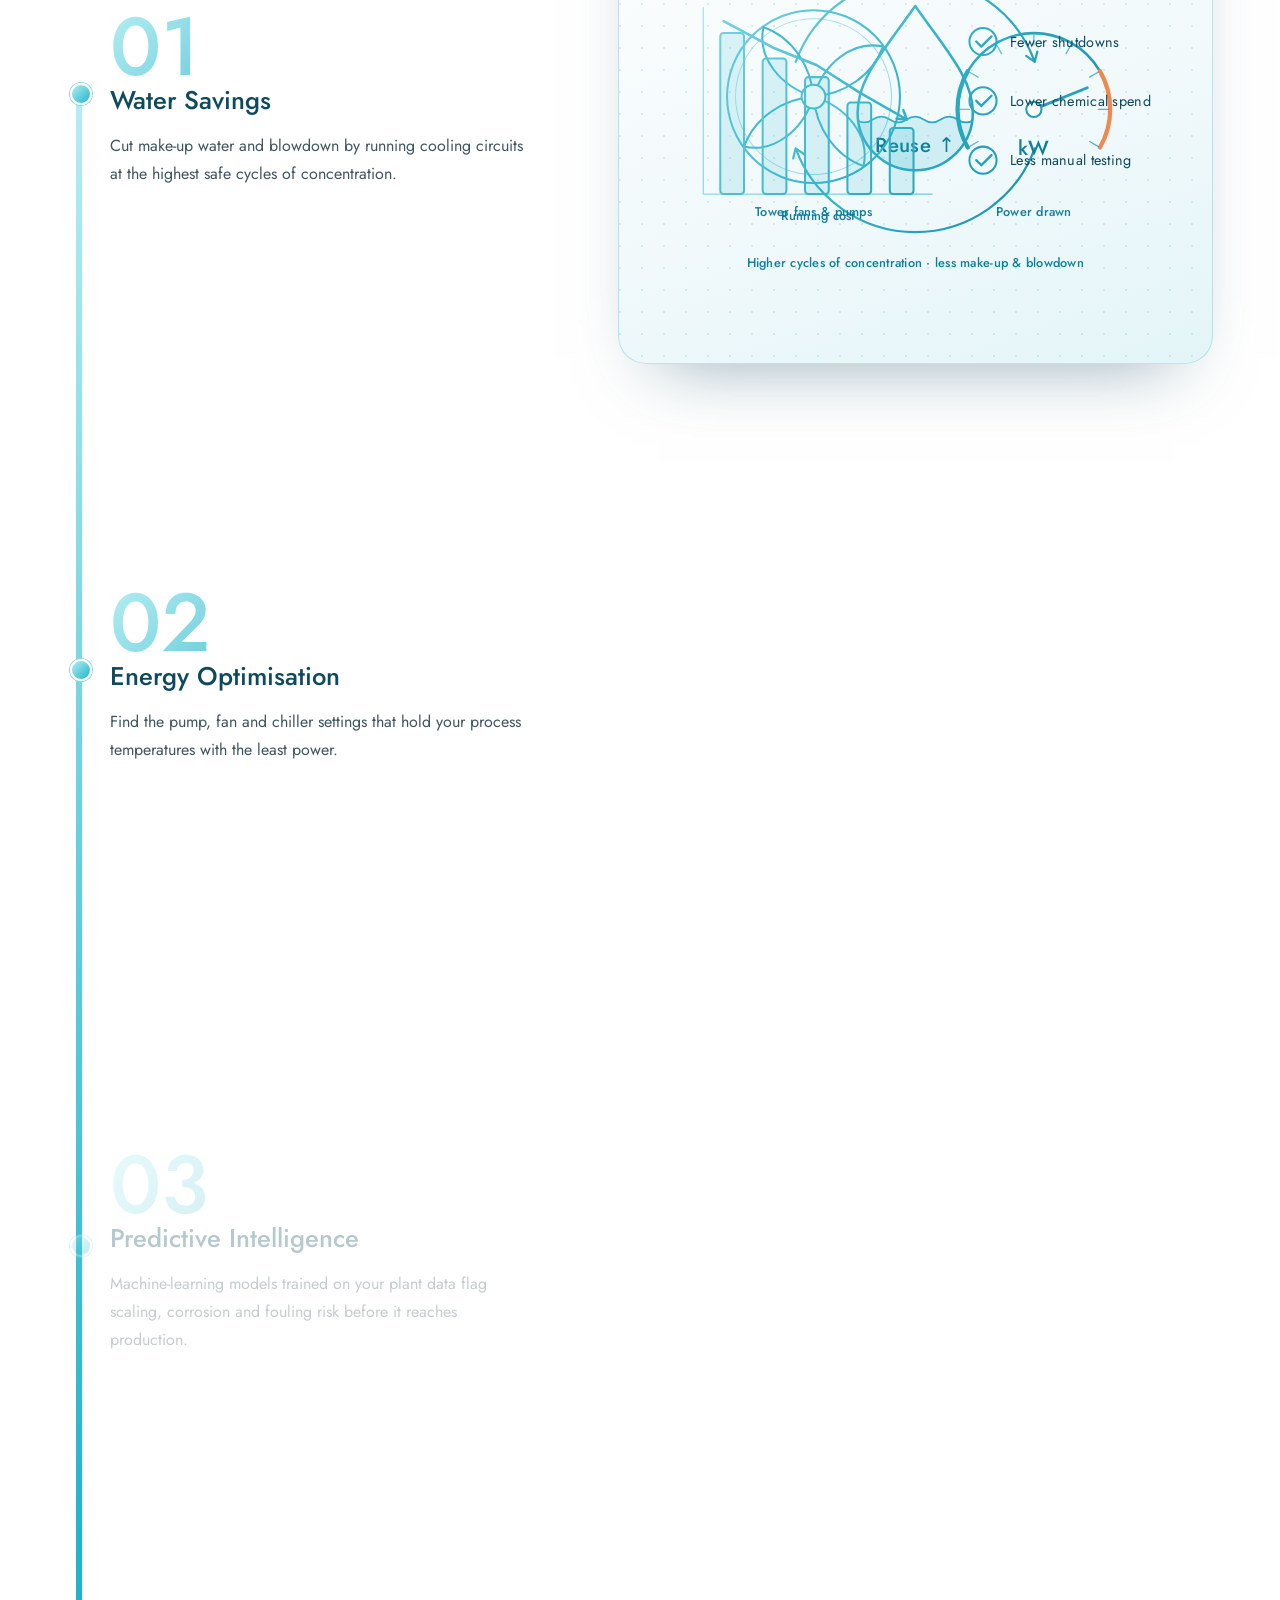
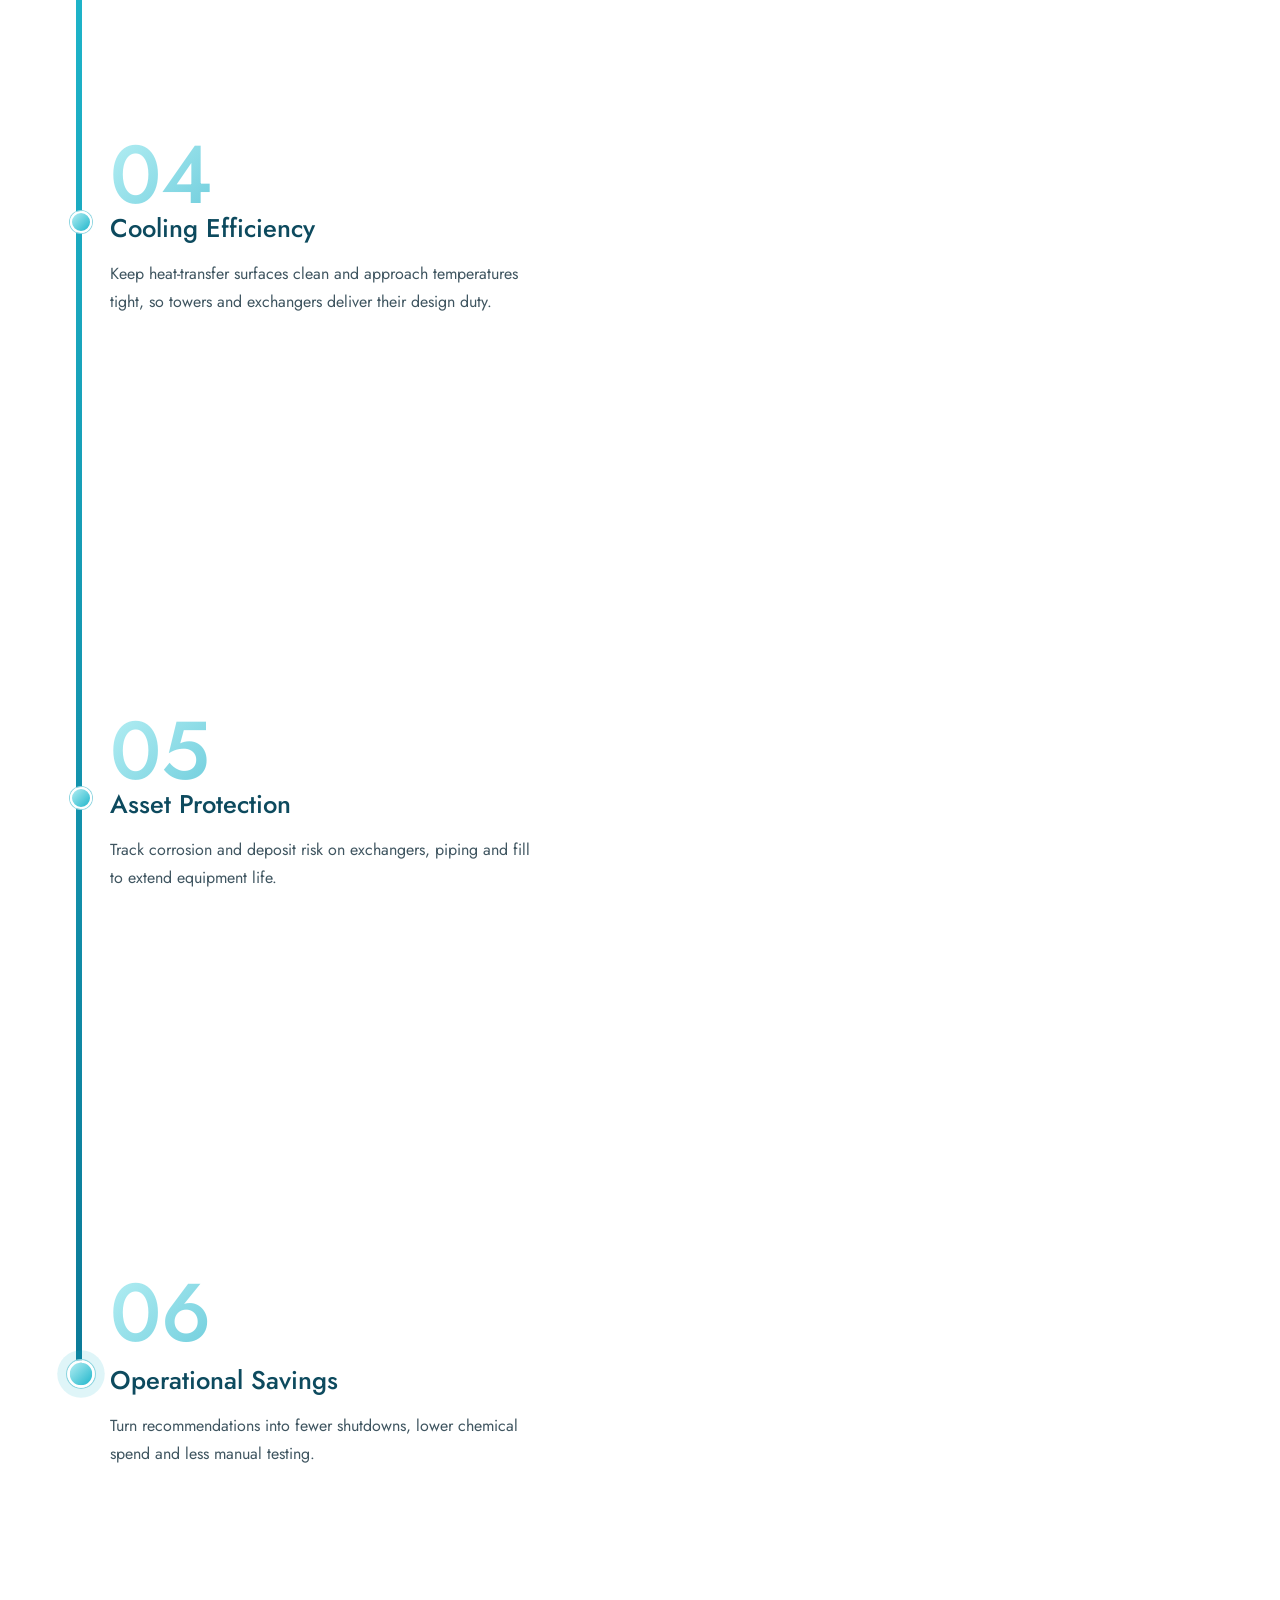
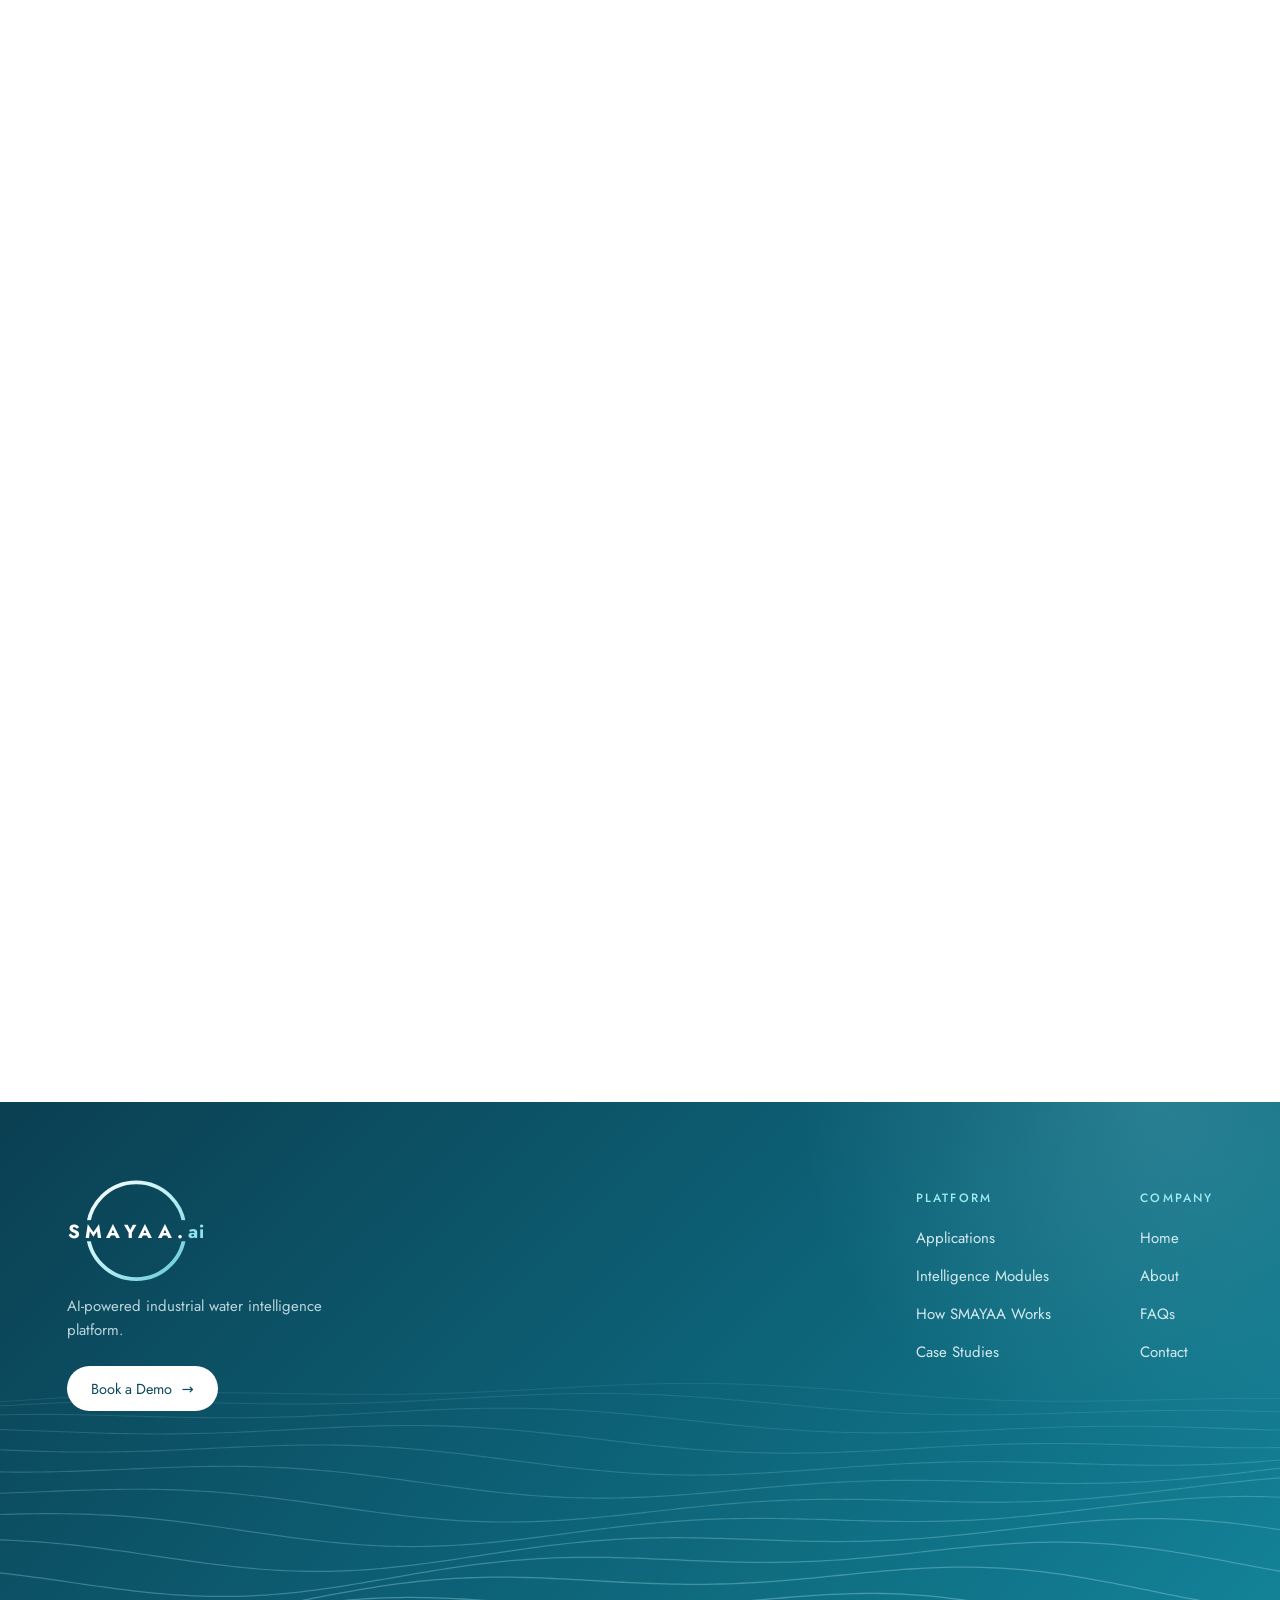
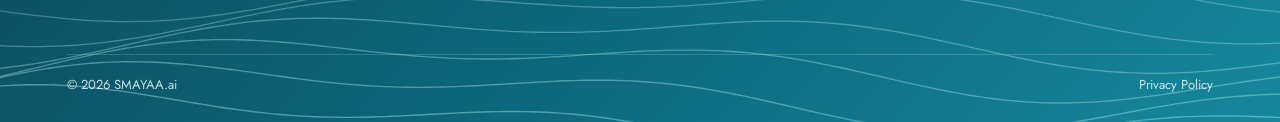
==== commit 49042123: "Mobile: touch targets, landscape layouts, lighter wave - Finger-sized hit areas on small links and b" ====
--- a/index.html
+++ b/index.html
@@ -34,7 +34,7 @@
   "audience":{"@type":"BusinessAudience","audienceType":"Steel & Metal, Power Generation, Pulp & Paper, Cement Manufacturing, Refineries & Petrochemicals, Data Centres, HVAC & District Cooling, Water-Intensive Industries"}}
 ]}
 </script>
-<link rel="stylesheet" href="assets/site.css?v=9e28ac63">
+<link rel="stylesheet" href="assets/site.css?v=d2b06b60">
 <link rel="stylesheet" href="assets/screens.css?v=ab61aa86">
 <style>
 /* ---------- intro ---------- */
@@ -117,7 +117,16 @@
   .ws-stage{order:-1;position:sticky;top:66px;z-index:2;height:auto;background:linear-gradient(#fff 88%,rgba(255,255,255,0));padding:8px 0 22px;margin-inline:calc(var(--pad) * -1);padding-inline:var(--pad)}
   .ws-card{position:relative;top:auto;height:auto}
   .ws-card svg{height:auto}
-  .ws-step{min-height:58vh}
+  .ws-step{min-height:46vh}
+}
+/* phones held sideways: card and steps side by side again, sized to the short screen */
+@media (max-width:900px) and (orientation:landscape) and (max-height:600px){
+  .ws{display:grid;grid-template-columns:minmax(0,1fr) minmax(0,1fr);gap:28px}
+  .ws-stage{order:0;position:static;background:none;padding:0;margin:0}
+  .ws-card{position:sticky;top:78px;height:calc(100svh - 96px);padding:40px 12px 10px}
+  .ws-card svg{height:100%}
+  .ws-step{min-height:80svh}
+  .ws-step .n{font-size:44px}
 }
 
 /* ---------- industries ---------- */
@@ -203,6 +212,7 @@
 .mods{padding-bottom:0}
 .stagebox{position:relative;perspective:1600px;padding-top:10px}
 .laptop{width:min(100%,1060px);margin:0 auto}
+@media (max-width:900px) and (orientation:landscape) and (max-height:600px){.laptop{width:min(100%,calc((100svh - 90px) * 1.183))}}
 
 </style>
 </head>
@@ -512,9 +522,9 @@
 
 
 <script src="assets/site.js?v=1c6a055c" defer></script>
-<script src="assets/net.js?v=ac54335a" defer></script>
+<script src="assets/net.js?v=5e1564d4" defer></script>
 <script src="assets/screens.js?v=e8c07508" defer></script>
-<script src="assets/home.js?v=018d6be7" defer></script>
+<script src="assets/home.js?v=b8d914b3" defer></script>
 <script src="assets/logo.js?v=650fa6c9" defer></script>
 </body>
 </html>
--- a/assets/site.css
+++ b/assets/site.css
@@ -149,3 +149,10 @@
 .nav>a[aria-current=page]{opacity:1}.nav>a[aria-current=page]::after{transform:scaleX(1)}
 .nav .dd:has([aria-current=page])>button{opacity:1}.nav .dd:has([aria-current=page])>button::after{transform:scaleX(1)}
 .dd-menu a[aria-current=page]{color:var(--teal);font-weight:500}
+
+/* ---------- touch screens: finger-sized hit areas (invisible, the layout does not move) ---------- */
+@media (pointer:coarse){
+  .foot-nav a,.foot-bot a,.cf-more,.cf-dots button,.cd .copy,.tools button,.ly .go{position:relative}
+  .foot-nav a::before,.foot-bot a::before,.cf-more::before,.cd .copy::before,.tools button::before,.ly .go::before{content:"";position:absolute;inset:-9px -8px}
+  .cf-dots button::before{content:"";position:absolute;inset:-16px -4px}
+}
